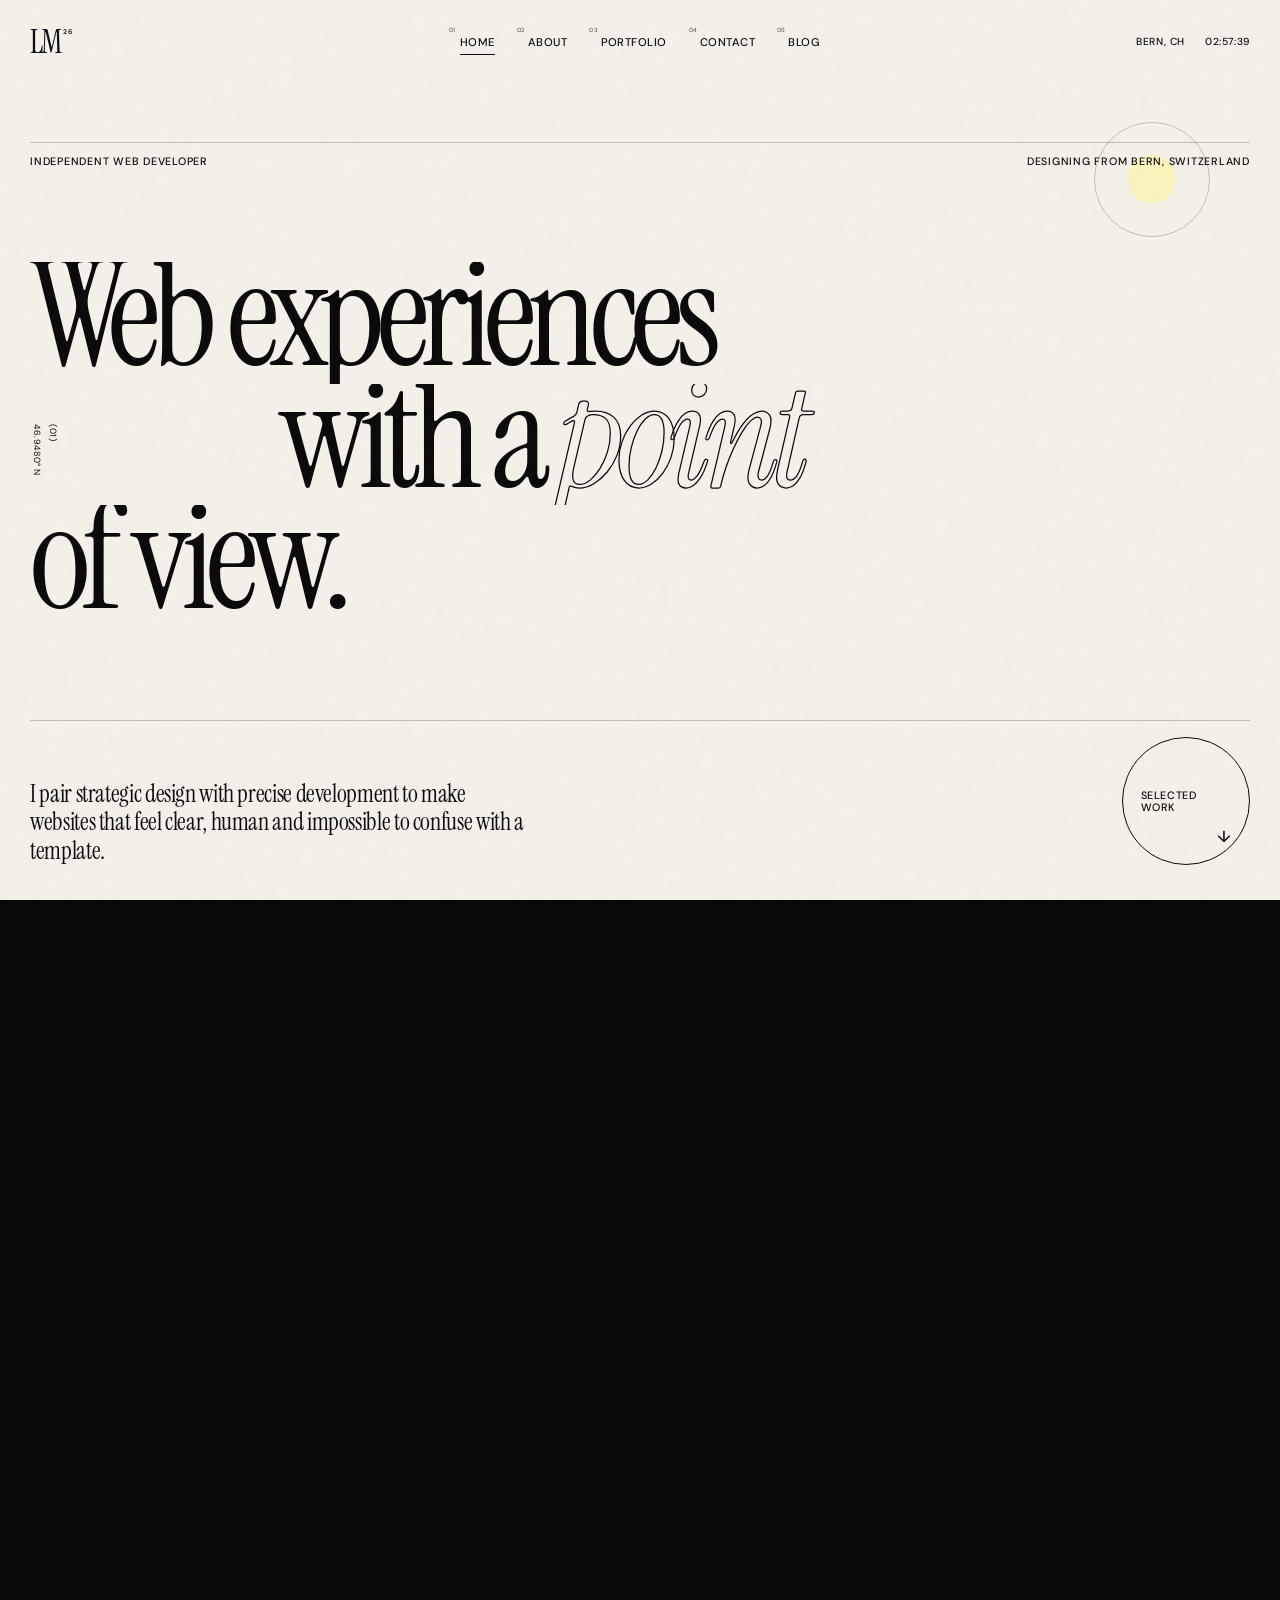
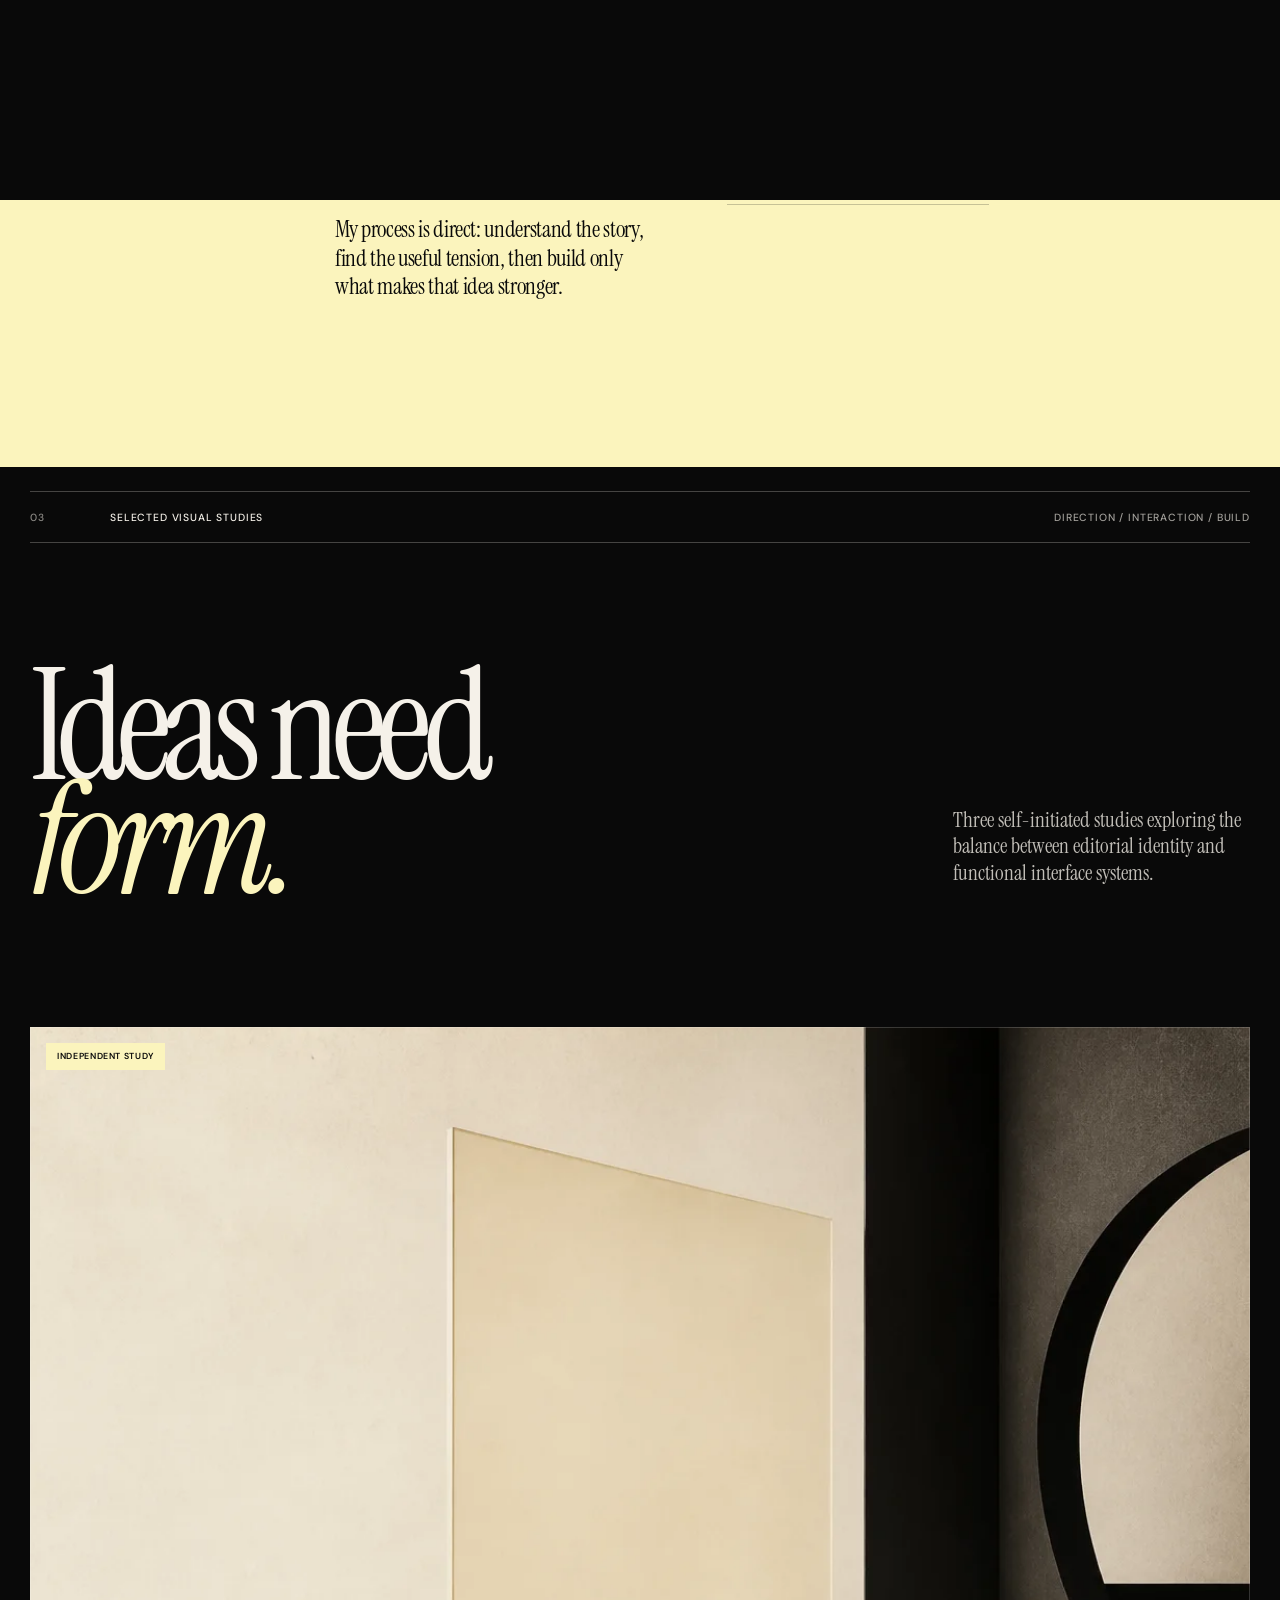
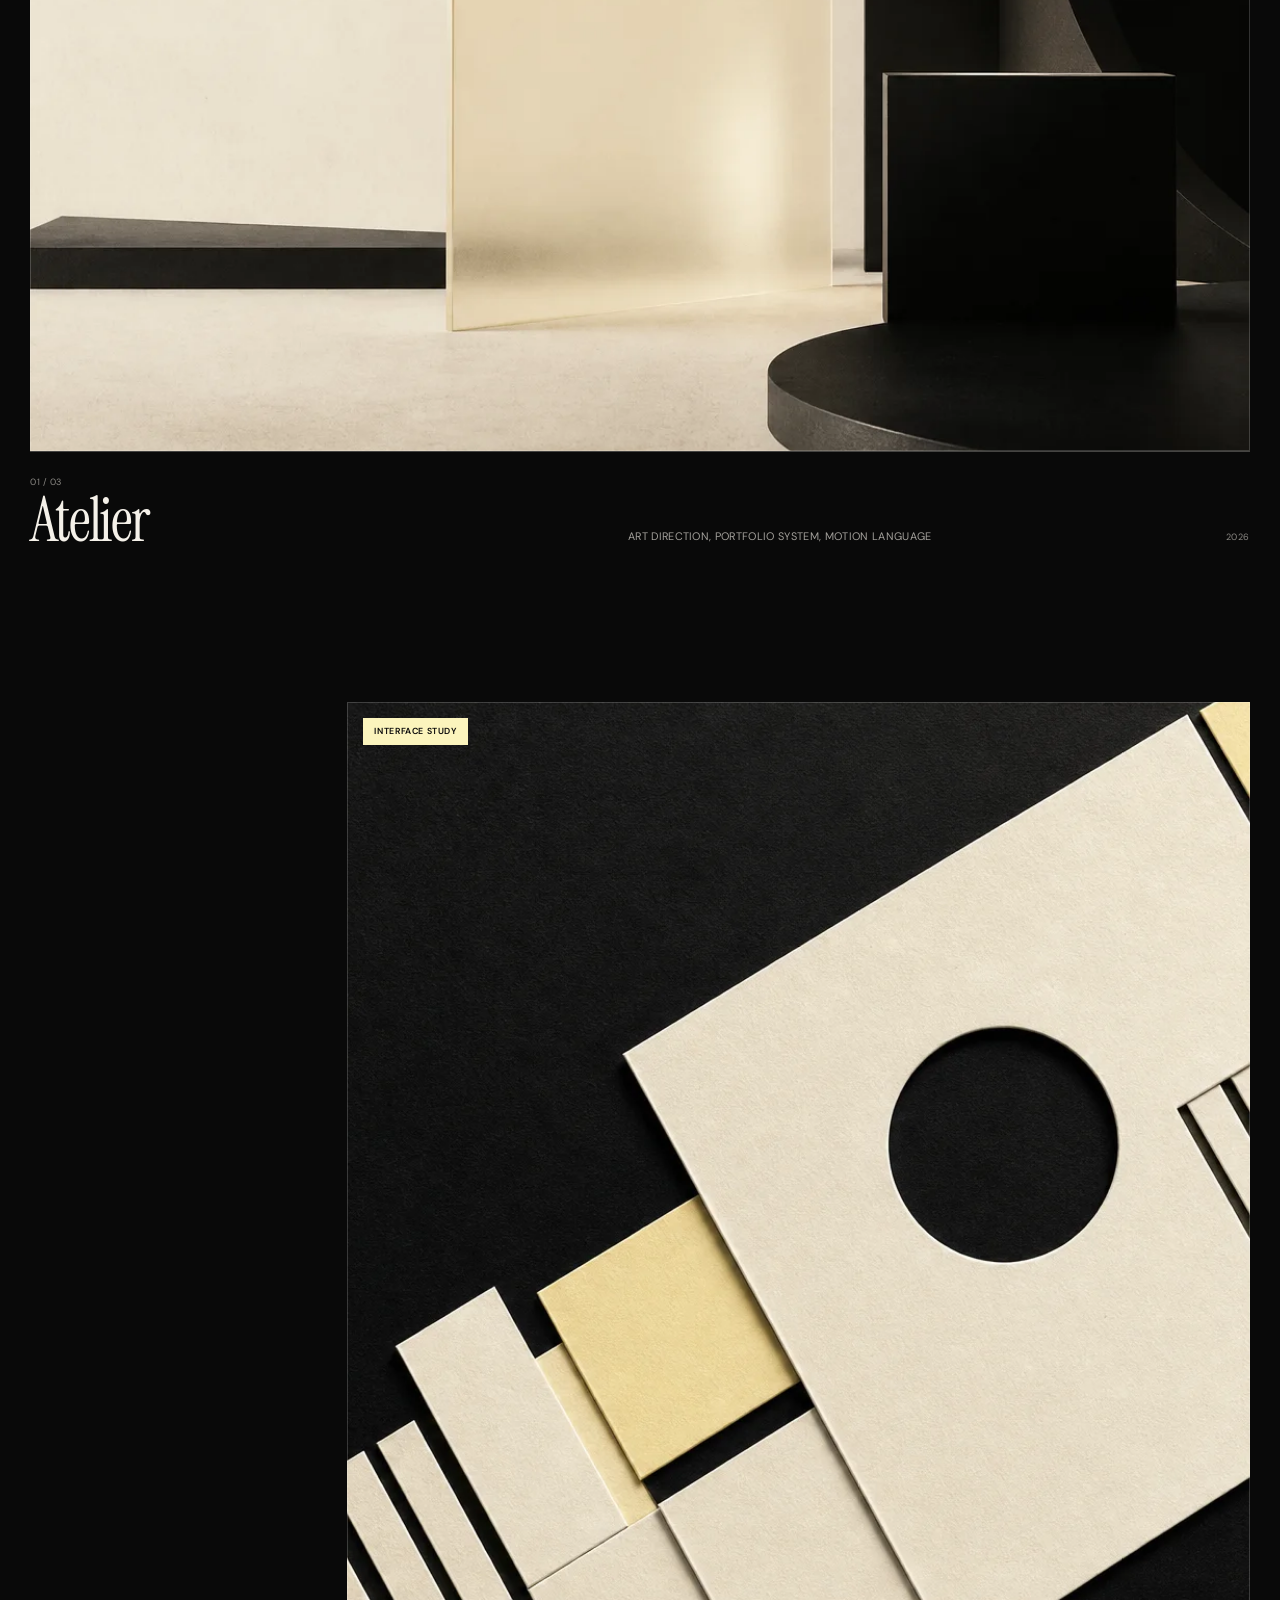
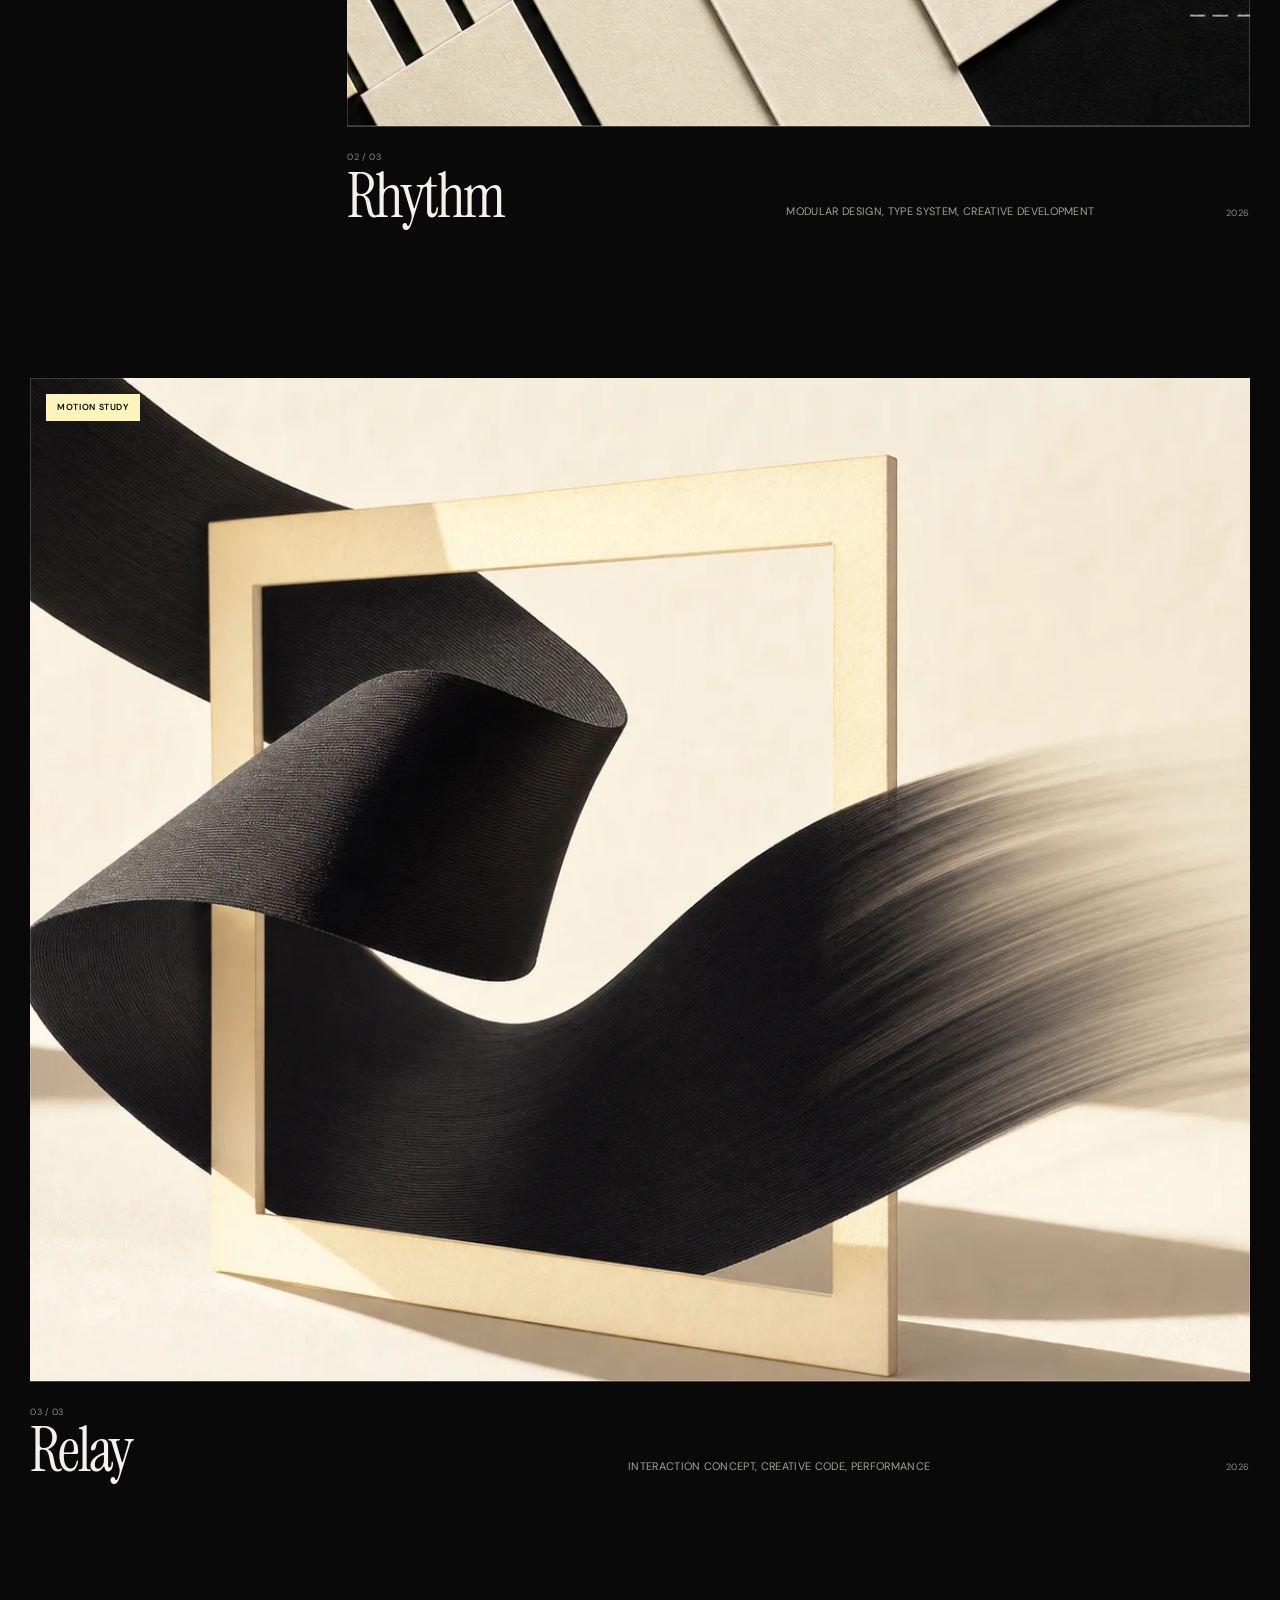
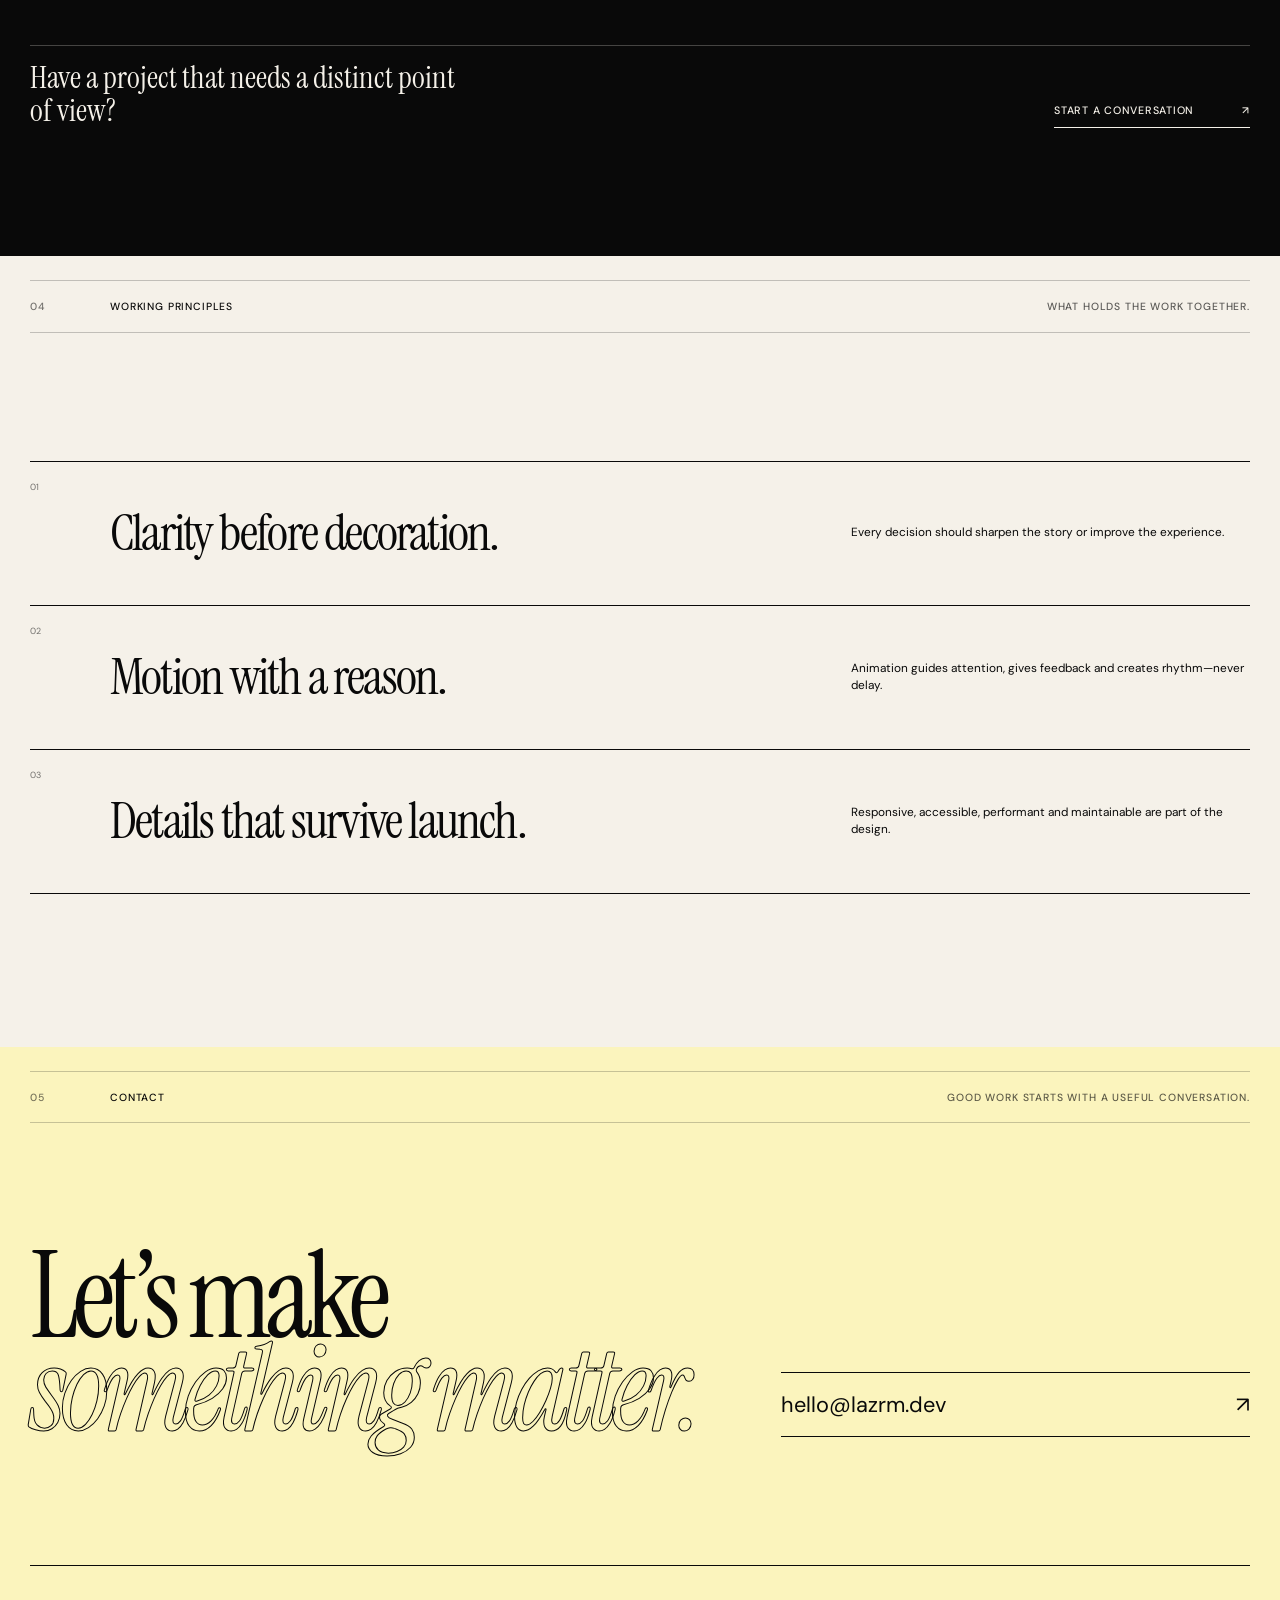
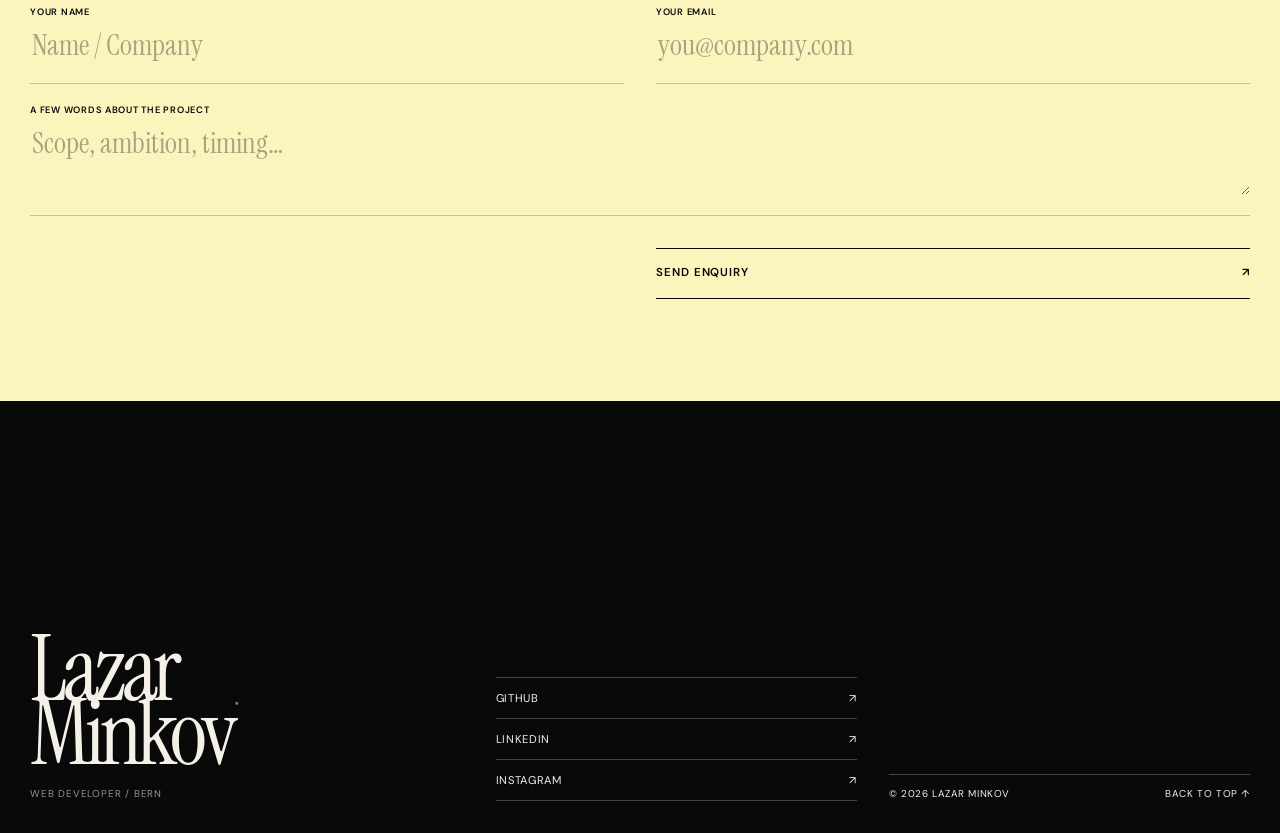
==== index.html @ 74229eda "Create personal portfolio website" ====
<!doctype html>
<html lang="en">
  <head>
    <meta charset="UTF-8" />
    <meta name="viewport" content="width=device-width, initial-scale=1.0" />
    <meta
      name="description"
      content="Lazar Minkov is an independent web developer in Bern, Switzerland, creating distinctive websites with precise code and thoughtful motion."
    />
    <meta name="theme-color" content="#F5F1E9" />
    <meta property="og:title" content="Lazar Minkov — Web Developer, Bern" />
    <meta
      property="og:description"
      content="Design-led development for identities, portfolios and digital products."
    />
    <meta property="og:type" content="website" />
    <meta property="og:image" content="assets/images/study-atelier.webp" />
    <title>Lazar Minkov — Web Developer in Bern</title>
    <link rel="icon" href="assets/favicon.svg" type="image/svg+xml" />
    <link rel="preload" href="assets/fonts/instrument-serif-regular.ttf" as="font" type="font/ttf" crossorigin />
    <link rel="preload" href="assets/fonts/dm-sans-regular.ttf" as="font" type="font/ttf" crossorigin />
    <link rel="stylesheet" href="styles.css" />
    <script src="app.js" defer></script>
  </head>
  <body data-page="home">
    <a class="skip-link" href="#main">Skip to content</a>

    <div class="loader" aria-hidden="true">
      <div class="loader__mark">LM<sup>26</sup></div>
      <div class="loader__track"><span></span></div>
      <p>Bern, Switzerland</p>
    </div>

    <div class="page-wipe" aria-hidden="true"></div>
    <div class="grain" aria-hidden="true"></div>
    <div class="scroll-progress" aria-hidden="true"><span></span></div>

    <div class="cursor" aria-hidden="true">
      <span class="cursor__label"></span>
    </div>

    <header class="site-header">
      <a class="brand magnetic" href="#home" aria-label="Lazar Minkov, back to home">
        <span>LM</span><sup>26</sup>
      </a>

      <nav class="desktop-nav" aria-label="Primary navigation">
        <a href="#home" data-nav="home"><span>01</span>Home</a>
        <a href="#about" data-nav="about"><span>02</span>About</a>
        <a href="#portfolio" data-nav="portfolio"><span>03</span>Portfolio</a>
        <a href="#contact" data-nav="contact"><span>04</span>Contact</a>
        <a href="blog.html"><span>05</span>Blog</a>
      </nav>

      <div class="header-meta">
        <span>Bern, CH</span>
        <span class="bern-time" aria-label="Current time in Bern">--:--</span>
      </div>

      <button class="menu-toggle magnetic" type="button" aria-expanded="false" aria-controls="mobile-menu">
        <span class="menu-toggle__text">Menu</span>
        <span class="menu-toggle__dot" aria-hidden="true"></span>
      </button>
    </header>

    <div class="mobile-menu" id="mobile-menu" aria-hidden="true">
      <div class="mobile-menu__top">
        <span>Navigation</span>
        <span>Bern — CH</span>
      </div>
      <nav aria-label="Mobile navigation">
        <a href="#home"><span>01</span>Home</a>
        <a href="#about"><span>02</span>About</a>
        <a href="#portfolio"><span>03</span>Portfolio</a>
        <a href="#contact"><span>04</span>Contact</a>
        <a href="blog.html"><span>05</span>Blog</a>
      </nav>
      <div class="mobile-menu__footer">
        <a href="https://github.com/lazrm" target="_blank" rel="noreferrer">GitHub ↗</a>
        <a href="https://www.linkedin.com/in/lazrm" target="_blank" rel="noreferrer">LinkedIn ↗</a>
        <a href="https://www.instagram.com/lazrm" target="_blank" rel="noreferrer">Instagram ↗</a>
      </div>
    </div>

    <main id="main">
      <section class="hero section-light" id="home" data-section="home">
        <div class="hero__eyebrow reveal">
          <p>Independent web developer</p>
          <p>Designing from Bern, Switzerland</p>
        </div>

        <h1 class="hero__title" aria-label="Web experiences with a point of view">
          <span class="title-line"><span>Web experiences</span></span>
          <span class="title-line title-line--offset"><span>with a <em>point</em></span></span>
          <span class="title-line"><span>of view.</span></span>
        </h1>

        <div class="hero__lower reveal">
          <p class="hero__intro">
            I pair strategic design with precise development to make websites that feel clear,
            human and impossible to confuse with a template.
          </p>
          <a class="round-link magnetic" href="#portfolio" data-cursor="Scroll">
            <span>Selected<br />work</span>
            <span aria-hidden="true">↓</span>
          </a>
        </div>

        <div class="hero__index" aria-hidden="true">
          <span>(01)</span>
          <span>46.9480° N</span>
        </div>
      </section>

      <div class="marquee" aria-hidden="true">
        <div class="marquee__track">
          <span>Design direction</span><i>✳</i>
          <span>Creative development</span><i>✳</i>
          <span>Interaction & motion</span><i>✳</i>
          <span>Based in Bern</span><i>✳</i>
          <span>Design direction</span><i>✳</i>
          <span>Creative development</span><i>✳</i>
          <span>Interaction & motion</span><i>✳</i>
          <span>Based in Bern</span><i>✳</i>
        </div>
      </div>

      <section class="about section-bone" id="about" data-section="about">
        <div class="section-heading reveal">
          <span class="section-number">02</span>
          <p>About / Approach</p>
          <p class="section-heading__side">Digital craft, without the theatre.</p>
        </div>

        <div class="about__statement reveal">
          <p class="serif-statement">
            Small on <em>footprint</em>,<br />
            large on feeling.
          </p>
        </div>

        <div class="about__grid">
          <div class="about__bio reveal">
            <p class="label">Profile</p>
            <p>
              I’m Lazar, a web developer working where visual identity, interface design and
              front-end engineering overlap. I help thoughtful people and brands turn a clear
              idea into a memorable, fast and maintainable web experience.
            </p>
            <p>
              My process is direct: understand the story, find the useful tension, then build
              only what makes that idea stronger.
            </p>
          </div>

          <div class="about__services reveal">
            <p class="label">What I do</p>
            <ol>
              <li><span>01</span><p>Art direction & UI/UX</p></li>
              <li><span>02</span><p>Creative development</p></li>
              <li><span>03</span><p>Motion & interaction</p></li>
              <li><span>04</span><p>Design systems & CMS</p></li>
            </ol>
          </div>

          <div class="about__facts reveal">
            <p class="label">In short</p>
            <dl>
              <dt>Based</dt><dd>Bern, CH</dd>
              <dt>Focus</dt><dd>Web & digital</dd>
              <dt>Available</dt><dd><span class="status-dot"></span> Select projects</dd>
            </dl>
          </div>
        </div>
      </section>

      <section class="portfolio section-dark" id="portfolio" data-section="portfolio">
        <div class="section-heading section-heading--dark reveal">
          <span class="section-number">03</span>
          <p>Selected visual studies</p>
          <p class="section-heading__side">Direction / Interaction / Build</p>
        </div>

        <div class="portfolio__intro reveal">
          <h2>Ideas need<br /><em>form.</em></h2>
          <p>
            Three self-initiated studies exploring the balance between editorial identity and
            functional interface systems.
          </p>
        </div>

        <div class="projects">
          <article class="project reveal">
            <a class="project__media" href="#contact" data-cursor="Discuss">
              <img
                src="assets/images/study-atelier.webp"
                alt="Abstract black architectural forms and a translucent bone panel"
                width="1536"
                height="1024"
                loading="lazy"
              />
              <span class="project__tag">Independent study</span>
            </a>
            <div class="project__meta">
              <div>
                <span>01 / 03</span>
                <h3>Atelier</h3>
              </div>
              <p>Art direction, portfolio system, motion language</p>
              <span class="project__year">2026</span>
            </div>
          </article>

          <article class="project project--narrow reveal">
            <a class="project__media" href="#contact" data-cursor="Discuss">
              <img
                src="assets/images/study-rhythm.webp"
                alt="Tactile cream and bone paper geometry on a black field"
                width="1536"
                height="1024"
                loading="lazy"
              />
              <span class="project__tag">Interface study</span>
            </a>
            <div class="project__meta">
              <div>
                <span>02 / 03</span>
                <h3>Rhythm</h3>
              </div>
              <p>Modular design, type system, creative development</p>
              <span class="project__year">2026</span>
            </div>
          </article>

          <article class="project reveal">
            <a class="project__media" href="#contact" data-cursor="Discuss">
              <img
                src="assets/images/study-relay.webp"
                alt="Black ribbon passing through a pale rectangular sculptural frame"
                width="1568"
                height="1003"
                loading="lazy"
              />
              <span class="project__tag">Motion study</span>
            </a>
            <div class="project__meta">
              <div>
                <span>03 / 03</span>
                <h3>Relay</h3>
              </div>
              <p>Interaction concept, creative code, performance</p>
              <span class="project__year">2026</span>
            </div>
          </article>
        </div>

        <div class="portfolio__footer reveal">
          <p>Have a project that needs a distinct point of view?</p>
          <a class="text-link magnetic" href="#contact">Start a conversation <span>↗</span></a>
        </div>
      </section>

      <section class="principles section-light">
        <div class="section-heading reveal">
          <span class="section-number">04</span>
          <p>Working principles</p>
          <p class="section-heading__side">What holds the work together.</p>
        </div>

        <div class="principles__list">
          <article class="principle reveal" data-principle="01">
            <span>01</span>
            <h3>Clarity before decoration.</h3>
            <p>Every decision should sharpen the story or improve the experience.</p>
          </article>
          <article class="principle reveal" data-principle="02">
            <span>02</span>
            <h3>Motion with a reason.</h3>
            <p>Animation guides attention, gives feedback and creates rhythm—never delay.</p>
          </article>
          <article class="principle reveal" data-principle="03">
            <span>03</span>
            <h3>Details that survive launch.</h3>
            <p>Responsive, accessible, performant and maintainable are part of the design.</p>
          </article>
        </div>
      </section>

      <section class="contact section-bone" id="contact" data-section="contact">
        <div class="section-heading reveal">
          <span class="section-number">05</span>
          <p>Contact</p>
          <p class="section-heading__side">Good work starts with a useful conversation.</p>
        </div>

        <div class="contact__top reveal">
          <h2>Let’s make<br /><em>something matter.</em></h2>
          <a class="contact__email" href="mailto:hello@lazrm.dev" data-cursor="Write">
            hello@lazrm.dev <span>↗</span>
          </a>
        </div>

        <form class="contact-form reveal" data-contact-form>
          <div class="form-field">
            <label for="name">Your name</label>
            <input id="name" name="name" type="text" autocomplete="name" placeholder="Name / Company" required />
          </div>
          <div class="form-field">
            <label for="email">Your email</label>
            <input id="email" name="email" type="email" autocomplete="email" placeholder="you@company.com" required />
          </div>
          <div class="form-field form-field--wide">
            <label for="message">A few words about the project</label>
            <textarea id="message" name="message" rows="2" placeholder="Scope, ambition, timing…" required></textarea>
          </div>
          <button class="form-submit magnetic" type="submit">
            <span>Send enquiry</span>
            <span aria-hidden="true">↗</span>
          </button>
        </form>
      </section>
    </main>

    <footer class="site-footer">
      <div class="site-footer__brand">
        <p>Lazar<br />Minkov<sup>®</sup></p>
        <span>Web developer / Bern</span>
      </div>
      <nav aria-label="Social links">
        <a href="https://github.com/lazrm" target="_blank" rel="noreferrer">GitHub <span>↗</span></a>
        <a href="https://www.linkedin.com/in/lazrm" target="_blank" rel="noreferrer">LinkedIn <span>↗</span></a>
        <a href="https://www.instagram.com/lazrm" target="_blank" rel="noreferrer">Instagram <span>↗</span></a>
      </nav>
      <div class="site-footer__meta">
        <p>© <span data-year></span> Lazar Minkov</p>
        <button type="button" data-back-to-top>Back to top ↑</button>
      </div>
    </footer>
  </body>
</html>
---- styles.css ----
@font-face {
  font-family: "Instrument Serif";
  src: url("assets/fonts/instrument-serif-regular.ttf") format("truetype");
  font-style: normal;
  font-weight: 400;
  font-display: swap;
}

@font-face {
  font-family: "Instrument Serif";
  src: url("assets/fonts/instrument-serif-italic.ttf") format("truetype");
  font-style: italic;
  font-weight: 400;
  font-display: swap;
}

@font-face {
  font-family: "DM Sans";
  src: url("assets/fonts/dm-sans-regular.ttf") format("truetype");
  font-style: normal;
  font-weight: 400;
  font-display: swap;
}

@font-face {
  font-family: "DM Sans";
  src: url("assets/fonts/dm-sans-medium.ttf") format("truetype");
  font-style: normal;
  font-weight: 500;
  font-display: swap;
}

@font-face {
  font-family: "DM Sans";
  src: url("assets/fonts/dm-sans-semibold.ttf") format("truetype");
  font-style: normal;
  font-weight: 600;
  font-display: swap;
}

:root {
  --paper: #f5f1e9;
  --bone: #fbf4bd;
  --ink: #090909;
  --white: #fff;
  --muted: rgba(9, 9, 9, 0.55);
  --line: rgba(9, 9, 9, 0.22);
  --line-light: rgba(245, 241, 233, 0.25);
  --side: clamp(1rem, 2.35vw, 2.75rem);
  --header-h: 5.25rem;
  --serif: "Instrument Serif", "Times New Roman", serif;
  --sans: "DM Sans", Arial, sans-serif;
}

*,
*::before,
*::after {
  box-sizing: border-box;
}

html {
  scroll-behavior: smooth;
  background: var(--ink);
}

body {
  margin: 0;
  overflow-x: clip;
  background: var(--paper);
  color: var(--ink);
  font-family: var(--sans);
  font-size: 16px;
  font-weight: 400;
  line-height: 1.45;
  text-rendering: optimizeLegibility;
  -webkit-font-smoothing: antialiased;
}

body.menu-open {
  overflow: hidden;
}

body.is-leaving {
  pointer-events: none;
}

body.is-leaving .page-wipe {
  transform: translateY(0);
}

::selection {
  color: var(--bone);
  background: var(--ink);
}

a {
  color: inherit;
  text-decoration: none;
}

button,
input,
textarea {
  color: inherit;
  font: inherit;
}

button {
  border: 0;
  padding: 0;
  background: none;
}

img {
  display: block;
  max-width: 100%;
}

p,
h1,
h2,
h3,
ol,
dl,
dd {
  margin: 0;
}

ol {
  padding: 0;
  list-style: none;
}

em {
  font-weight: 400;
}

:focus-visible {
  outline: 2px solid currentColor;
  outline-offset: 5px;
}

.skip-link {
  position: fixed;
  z-index: 1000;
  top: 0.75rem;
  left: 0.75rem;
  padding: 0.7rem 1rem;
  transform: translateY(-160%);
  background: var(--bone);
  color: var(--ink);
  font-size: 0.75rem;
  text-transform: uppercase;
  transition: transform 180ms ease;
}

.skip-link:focus {
  transform: translateY(0);
}

.grain {
  position: fixed;
  z-index: 90;
  inset: -50%;
  width: 200%;
  height: 200%;
  pointer-events: none;
  opacity: 0.038;
  background-image: url("data:image/svg+xml,%3Csvg viewBox='0 0 180 180' xmlns='http://www.w3.org/2000/svg'%3E%3Cfilter id='n'%3E%3CfeTurbulence type='fractalNoise' baseFrequency='.9' numOctaves='4' stitchTiles='stitch'/%3E%3C/filter%3E%3Crect width='100%25' height='100%25' filter='url(%23n)' opacity='.8'/%3E%3C/svg%3E");
  animation: grainShift 0.24s steps(2) infinite;
}

@keyframes grainShift {
  0% { transform: translate3d(0, 0, 0); }
  25% { transform: translate3d(1.5%, -1%, 0); }
  50% { transform: translate3d(-1%, 1.5%, 0); }
  75% { transform: translate3d(1%, 0.5%, 0); }
  100% { transform: translate3d(-1.5%, -0.5%, 0); }
}

.page-wipe {
  position: fixed;
  z-index: 500;
  inset: 0;
  transform: translateY(100%);
  background: var(--ink);
  pointer-events: none;
  transition: transform 620ms cubic-bezier(0.76, 0, 0.24, 1);
}

.loader {
  position: fixed;
  z-index: 600;
  inset: 0;
  display: grid;
  grid-template-columns: 1fr auto;
  grid-template-rows: 1fr auto;
  align-items: end;
  gap: 1.5rem;
  padding: var(--side);
  background: var(--ink);
  color: var(--paper);
  animation: loaderHide 700ms 1.45s cubic-bezier(0.76, 0, 0.24, 1) forwards;
}

.loader__mark {
  align-self: center;
  justify-self: center;
  grid-column: 1 / -1;
  font-family: var(--serif);
  font-size: clamp(4.5rem, 12vw, 10rem);
  line-height: 0.8;
  letter-spacing: -0.07em;
}

.loader__mark sup {
  margin-left: 0.15em;
  font-family: var(--sans);
  font-size: 0.08em;
  letter-spacing: 0.08em;
  vertical-align: top;
}

.loader__track {
  width: min(23rem, 56vw);
  height: 1px;
  overflow: hidden;
  background: rgba(245, 241, 233, 0.2);
}

.loader__track span {
  display: block;
  width: 100%;
  height: 100%;
  transform: scaleX(0);
  transform-origin: left;
  background: var(--bone);
  animation: loaderTrack 1.15s 100ms cubic-bezier(0.65, 0, 0.35, 1) forwards;
}

.loader p {
  font-size: 0.68rem;
  letter-spacing: 0.09em;
  text-transform: uppercase;
}

@keyframes loaderTrack {
  to { transform: scaleX(1); }
}

@keyframes loaderHide {
  to {
    visibility: hidden;
    transform: translateY(-100%);
  }
}

.scroll-progress {
  position: fixed;
  z-index: 110;
  top: 0;
  left: 0;
  width: 100%;
  height: 2px;
  pointer-events: none;
}

.scroll-progress span {
  display: block;
  width: 100%;
  height: 100%;
  transform: scaleX(0);
  transform-origin: left;
  background: var(--bone);
}

.cursor {
  position: fixed;
  z-index: 999;
  top: 0;
  left: 0;
  display: none;
  place-items: center;
  width: 0.75rem;
  height: 0.75rem;
  border-radius: 50%;
  transform: translate3d(-50%, -50%, 0);
  background: var(--bone);
  color: var(--ink);
  opacity: 0;
  pointer-events: none;
  mix-blend-mode: difference;
  transition:
    width 260ms cubic-bezier(0.2, 0.8, 0.2, 1),
    height 260ms cubic-bezier(0.2, 0.8, 0.2, 1),
    background-color 200ms ease,
    opacity 180ms ease;
}

.cursor.has-moved {
  opacity: 1;
}

.cursor.is-active {
  width: 5rem;
  height: 5rem;
  background: var(--bone);
  mix-blend-mode: normal;
}

.cursor__label {
  opacity: 0;
  font-size: 0.64rem;
  font-weight: 600;
  letter-spacing: 0.08em;
  text-transform: uppercase;
  transition: opacity 160ms ease;
}

.cursor.is-active .cursor__label {
  opacity: 1;
}

@media (pointer: fine) {
  .js .cursor {
    display: grid;
  }

  .js.has-custom-cursor a,
  .js.has-custom-cursor button,
  .js.has-custom-cursor summary {
    cursor: none;
  }
}

.site-header {
  position: fixed;
  z-index: 120;
  top: 0;
  left: 0;
  display: grid;
  grid-template-columns: 0.8fr 2.2fr 0.8fr;
  align-items: center;
  width: 100%;
  height: var(--header-h);
  padding: 0 var(--side);
  color: var(--white);
  mix-blend-mode: difference;
}

.brand {
  display: inline-flex;
  align-items: flex-start;
  justify-self: start;
  width: max-content;
  font-family: var(--serif);
  font-size: 2rem;
  line-height: 1;
  letter-spacing: -0.06em;
}

.brand sup {
  margin: 0.2rem 0 0 0.2rem;
  font-family: var(--sans);
  font-size: 0.43rem;
  font-weight: 600;
  letter-spacing: 0.04em;
}

.desktop-nav {
  display: flex;
  justify-content: center;
  gap: clamp(1.25rem, 2.6vw, 3.5rem);
}

.desktop-nav a {
  position: relative;
  font-size: 0.7rem;
  font-weight: 500;
  letter-spacing: 0.04em;
  text-transform: uppercase;
}

.desktop-nav a::after {
  position: absolute;
  right: 0;
  bottom: -0.28rem;
  left: 0;
  height: 1px;
  transform: scaleX(0);
  transform-origin: right;
  background: currentColor;
  content: "";
  transition: transform 240ms cubic-bezier(0.76, 0, 0.24, 1);
}

.desktop-nav a:hover::after,
.desktop-nav a.is-active::after {
  transform: scaleX(1);
  transform-origin: left;
}

.desktop-nav a span {
  position: absolute;
  top: -0.48rem;
  left: -0.7rem;
  font-size: 0.38rem;
  opacity: 0.65;
}

.header-meta {
  display: flex;
  justify-content: flex-end;
  gap: 1.25rem;
  font-size: 0.64rem;
  font-weight: 500;
  letter-spacing: 0.06em;
  text-transform: uppercase;
}

.menu-toggle {
  display: none;
  align-items: center;
  justify-self: end;
  gap: 0.65rem;
  color: inherit;
  font-size: 0.7rem;
  font-weight: 500;
  letter-spacing: 0.07em;
  text-transform: uppercase;
}

.menu-toggle__dot {
  width: 0.45rem;
  height: 0.45rem;
  border-radius: 50%;
  background: currentColor;
  transition: transform 300ms ease;
}

.menu-open .menu-toggle__dot {
  transform: scale(2.25);
}

.mobile-menu {
  position: fixed;
  z-index: 100;
  inset: 0;
  display: flex;
  flex-direction: column;
  justify-content: space-between;
  visibility: hidden;
  padding: calc(var(--header-h) + 2rem) var(--side) var(--side);
  clip-path: inset(0 0 100% 0);
  background: var(--ink);
  color: var(--paper);
  transition:
    clip-path 700ms cubic-bezier(0.76, 0, 0.24, 1),
    visibility 700ms;
}

.mobile-menu.is-open {
  visibility: visible;
  clip-path: inset(0 0 0 0);
}

.mobile-menu__top {
  display: flex;
  justify-content: space-between;
  padding-bottom: 0.8rem;
  border-bottom: 1px solid var(--line-light);
  font-size: 0.62rem;
  letter-spacing: 0.08em;
  text-transform: uppercase;
}

.mobile-menu nav {
  display: flex;
  flex-direction: column;
}

.mobile-menu nav a {
  display: flex;
  align-items: flex-start;
  gap: 1.25rem;
  padding: 0.55rem 0;
  font-family: var(--serif);
  font-size: clamp(3.5rem, 15vw, 7rem);
  line-height: 0.85;
  letter-spacing: -0.045em;
}

.mobile-menu nav a span {
  margin-top: 0.4rem;
  font-family: var(--sans);
  font-size: 0.55rem;
  letter-spacing: 0;
}

.mobile-menu__footer {
  display: flex;
  gap: 1.5rem;
  padding-top: 1rem;
  border-top: 1px solid var(--line-light);
  font-size: 0.68rem;
  letter-spacing: 0.06em;
  text-transform: uppercase;
}

.section-light {
  background: var(--paper);
  color: var(--ink);
}

.section-bone {
  background: var(--bone);
  color: var(--ink);
}

.section-dark {
  background: var(--ink);
  color: var(--paper);
}

.hero {
  position: relative;
  display: flex;
  min-height: 100svh;
  flex-direction: column;
  justify-content: space-between;
  overflow: hidden;
  padding: calc(var(--header-h) + 3.6rem) var(--side) 2.2rem;
}

.hero::before {
  position: absolute;
  top: 13.5%;
  right: 5.5%;
  width: clamp(4rem, 9vw, 9rem);
  aspect-ratio: 1;
  border: 1px solid var(--line);
  border-radius: 50%;
  content: "";
  animation: orbit 18s linear infinite;
}

.hero::after {
  position: absolute;
  top: calc(13.5% + clamp(1.2rem, 2.6vw, 2.7rem));
  right: calc(5.5% + clamp(1.2rem, 2.6vw, 2.7rem));
  width: clamp(1.6rem, 3.8vw, 3.8rem);
  aspect-ratio: 1;
  border-radius: 50%;
  background: var(--bone);
  content: "";
}

@keyframes orbit {
  to { transform: rotate(360deg); }
}

.hero__eyebrow,
.hero__lower,
.hero__index {
  position: relative;
  z-index: 1;
}

.hero__eyebrow {
  display: flex;
  justify-content: space-between;
  padding-top: 0.7rem;
  border-top: 1px solid var(--line);
  font-size: 0.67rem;
  font-weight: 500;
  letter-spacing: 0.07em;
  text-transform: uppercase;
}

.hero__title {
  position: relative;
  z-index: 1;
  width: 100%;
  margin: auto 0;
  padding: clamp(3rem, 7vh, 6rem) 0;
  font-family: var(--serif);
  font-size: clamp(4.15rem, 11.6vw, 11.8rem);
  font-weight: 400;
  line-height: 0.72;
  letter-spacing: -0.058em;
}

.title-line {
  display: block;
  overflow: hidden;
  padding-bottom: 0.1em;
}

.title-line > span {
  display: block;
  transform: translateY(0);
}

.js body:not(.is-ready) .hero__title .title-line > span {
  transform: translateY(115%);
}

body.is-ready .hero__title .title-line > span {
  transition: transform 1.05s cubic-bezier(0.16, 1, 0.3, 1);
}

body.is-ready .hero__title .title-line:nth-child(2) > span {
  transition-delay: 100ms;
}

body.is-ready .hero__title .title-line:nth-child(3) > span {
  transition-delay: 190ms;
}

.title-line--offset {
  padding-left: 19.5vw;
}

.hero__title em,
.journal-hero__title em {
  color: transparent;
  font-style: italic;
  -webkit-text-stroke: 1.25px var(--ink);
}

.hero__lower {
  display: grid;
  grid-template-columns: 1fr 1fr;
  align-items: end;
  border-top: 1px solid var(--line);
  padding-top: 1rem;
}

.hero__intro {
  max-width: 31rem;
  font-family: var(--serif);
  font-size: clamp(1.25rem, 1.9vw, 1.85rem);
  line-height: 1.16;
  letter-spacing: -0.015em;
}

.round-link {
  display: flex;
  align-items: center;
  justify-content: space-between;
  justify-self: end;
  width: clamp(7.5rem, 10vw, 10rem);
  aspect-ratio: 1;
  padding: 1.1rem;
  border: 1px solid var(--ink);
  border-radius: 50%;
  font-size: 0.67rem;
  font-weight: 500;
  line-height: 1.15;
  letter-spacing: 0.06em;
  text-transform: uppercase;
  transition:
    color 300ms ease,
    background-color 300ms ease;
}

.round-link:hover {
  background: var(--ink);
  color: var(--bone);
}

.round-link > span:last-child {
  align-self: flex-end;
  font-size: 1rem;
}

.round-link--light {
  border-color: var(--paper);
  color: var(--paper);
}

.round-link--light:hover {
  background: var(--bone);
  color: var(--ink);
}

.hero__index {
  position: absolute;
  top: 50%;
  left: var(--side);
  display: flex;
  flex-direction: column;
  gap: 0.2rem;
  transform: translateY(-50%);
  font-size: 0.56rem;
  letter-spacing: 0.06em;
  text-transform: uppercase;
  writing-mode: vertical-rl;
}

.marquee {
  overflow: hidden;
  border-top: 1px solid var(--ink);
  border-bottom: 1px solid var(--ink);
  background: var(--bone);
  color: var(--ink);
}

.marquee__track {
  display: flex;
  width: max-content;
  align-items: center;
  gap: 2.5rem;
  padding: 0.8rem 0;
  animation: marquee 26s linear infinite;
}

.marquee__track span {
  font-size: 0.68rem;
  font-weight: 500;
  letter-spacing: 0.08em;
  text-transform: uppercase;
}

.marquee__track i {
  font-size: 0.7rem;
  font-style: normal;
}

@keyframes marquee {
  to { transform: translateX(-50%); }
}

.section-heading {
  display: grid;
  grid-template-columns: 4rem 1fr 1fr;
  gap: 1rem;
  padding: 1.1rem 0;
  border-top: 1px solid var(--line);
  border-bottom: 1px solid var(--line);
  font-size: 0.65rem;
  font-weight: 500;
  letter-spacing: 0.08em;
  text-transform: uppercase;
}

.section-heading--dark {
  border-color: var(--line-light);
}

.section-heading__side {
  justify-self: end;
  opacity: 0.65;
}

.section-number {
  opacity: 0.55;
}

.about {
  padding: 1.5rem var(--side) clamp(7rem, 13vw, 13rem);
}

.about__statement {
  padding: clamp(6rem, 11vw, 11rem) 0 clamp(5rem, 9vw, 9rem);
}

.serif-statement {
  max-width: 12ch;
  margin-left: 8.33%;
  font-family: var(--serif);
  font-size: clamp(4rem, 9.4vw, 9.25rem);
  line-height: 0.84;
  letter-spacing: -0.05em;
}

.serif-statement em {
  color: transparent;
  -webkit-text-stroke: 1px var(--ink);
}

.about__grid {
  display: grid;
  grid-template-columns: 1.25fr 1fr 0.75fr;
  gap: clamp(2rem, 5vw, 7rem);
  margin-left: 25%;
}

.label {
  margin-bottom: 2rem;
  font-size: 0.62rem;
  font-weight: 600;
  letter-spacing: 0.08em;
  text-transform: uppercase;
}

.about__bio {
  font-family: var(--serif);
  font-size: clamp(1.25rem, 1.8vw, 1.75rem);
  line-height: 1.24;
  letter-spacing: -0.015em;
}

.about__bio > p + p {
  margin-top: 1.25rem;
}

.about__bio .label {
  font-family: var(--sans);
  font-size: 0.62rem;
  letter-spacing: 0.08em;
}

.about__services ol {
  border-top: 1px solid var(--line);
}

.about__services li {
  display: grid;
  grid-template-columns: 2.3rem 1fr;
  gap: 0.5rem;
  padding: 0.8rem 0;
  border-bottom: 1px solid var(--line);
}

.about__services li span {
  padding-top: 0.18rem;
  font-size: 0.52rem;
  opacity: 0.55;
}

.about__services li p {
  font-size: 0.78rem;
  font-weight: 500;
  letter-spacing: 0.02em;
  text-transform: uppercase;
}

.about__facts dl {
  display: grid;
  grid-template-columns: 4.5rem 1fr;
  gap: 0.6rem;
}

.about__facts dt,
.about__facts dd {
  font-size: 0.7rem;
}

.about__facts dt {
  opacity: 0.55;
}

.about__facts dd {
  font-weight: 500;
}

.status-dot {
  display: inline-block;
  width: 0.42rem;
  height: 0.42rem;
  margin-right: 0.35rem;
  border-radius: 50%;
  background: #1d6e38;
  box-shadow: 0 0 0 0 rgba(29, 110, 56, 0.5);
  animation: statusPulse 2s infinite;
}

@keyframes statusPulse {
  70% { box-shadow: 0 0 0 0.4rem rgba(29, 110, 56, 0); }
  100% { box-shadow: 0 0 0 0 rgba(29, 110, 56, 0); }
}

.portfolio {
  padding: 1.5rem var(--side) clamp(7rem, 10vw, 10rem);
}

.portfolio__intro {
  display: grid;
  grid-template-columns: 1.5fr 0.5fr;
  align-items: end;
  gap: 2rem;
  padding: clamp(6rem, 10vw, 10rem) 0;
}

.portfolio__intro h2 {
  font-family: var(--serif);
  font-size: clamp(5.3rem, 12vw, 12rem);
  font-weight: 400;
  line-height: 0.74;
  letter-spacing: -0.06em;
}

.portfolio__intro h2 em {
  color: var(--bone);
  font-style: italic;
}

.portfolio__intro > p {
  max-width: 27rem;
  padding-bottom: 0.8rem;
  font-family: var(--serif);
  font-size: clamp(1.2rem, 1.65vw, 1.6rem);
  line-height: 1.25;
  opacity: 0.78;
}

.projects {
  display: flex;
  flex-direction: column;
  gap: clamp(7rem, 12vw, 13rem);
}

.project {
  width: 100%;
}

.project--narrow {
  width: 74%;
  margin-left: auto;
}

.project__media {
  position: relative;
  display: block;
  overflow: hidden;
  background: #191919;
}

.project__media::after {
  position: absolute;
  inset: 0;
  border: 1px solid rgba(255, 255, 255, 0.18);
  content: "";
  pointer-events: none;
}

.project__media img {
  width: 100%;
  aspect-ratio: 1.62 / 1;
  object-fit: cover;
  transform: scale(1.04);
  transition: transform 1.2s cubic-bezier(0.16, 1, 0.3, 1);
  will-change: transform;
}

.project__media:hover img {
  transform: scale(1);
}

.project__tag {
  position: absolute;
  top: 1rem;
  left: 1rem;
  padding: 0.45rem 0.7rem;
  background: var(--bone);
  color: var(--ink);
  font-size: 0.55rem;
  font-weight: 600;
  letter-spacing: 0.07em;
  text-transform: uppercase;
}

.project__meta {
  display: grid;
  grid-template-columns: 1fr 1fr auto;
  align-items: end;
  gap: 1.5rem;
  padding-top: 1rem;
  border-top: 1px solid var(--line-light);
}

.project__meta > div > span,
.project__year {
  font-size: 0.57rem;
  letter-spacing: 0.06em;
  opacity: 0.55;
}

.project__meta h3 {
  margin-top: 0.15rem;
  font-family: var(--serif);
  font-size: clamp(2.6rem, 4.8vw, 5rem);
  font-weight: 400;
  line-height: 0.9;
  letter-spacing: -0.035em;
}

.project__meta > p {
  max-width: 20rem;
  padding-bottom: 0.25rem;
  font-size: 0.68rem;
  letter-spacing: 0.03em;
  text-transform: uppercase;
  opacity: 0.65;
}

.project__year {
  padding-bottom: 0.25rem;
}

.portfolio__footer {
  display: flex;
  align-items: flex-end;
  justify-content: space-between;
  gap: 2rem;
  margin-top: clamp(8rem, 13vw, 13rem);
  padding-top: 1rem;
  border-top: 1px solid var(--line-light);
}

.portfolio__footer > p {
  max-width: 28rem;
  font-family: var(--serif);
  font-size: clamp(1.5rem, 2.4vw, 2.4rem);
  line-height: 1.08;
}

.text-link {
  position: relative;
  display: inline-flex;
  align-items: center;
  gap: 3rem;
  padding-bottom: 0.55rem;
  border-bottom: 1px solid currentColor;
  font-size: 0.67rem;
  font-weight: 500;
  letter-spacing: 0.07em;
  text-transform: uppercase;
}

.text-link span {
  transition: transform 240ms ease;
}

.text-link:hover span {
  transform: translate(0.2rem, -0.2rem);
}

.principles {
  padding: 1.5rem var(--side) clamp(7rem, 12vw, 12rem);
}

.principles__list {
  margin-top: clamp(6rem, 10vw, 10rem);
  border-top: 1px solid var(--ink);
}

.principle {
  position: relative;
  display: grid;
  grid-template-columns: 4rem 1fr 0.55fr;
  align-items: center;
  gap: 1rem;
  min-height: 9rem;
  border-bottom: 1px solid var(--ink);
  transition:
    padding 340ms cubic-bezier(0.16, 1, 0.3, 1),
    background-color 340ms ease;
}

.principle::before {
  position: absolute;
  inset: 0;
  z-index: 0;
  transform: scaleY(0);
  transform-origin: bottom;
  background: var(--bone);
  content: "";
  transition: transform 420ms cubic-bezier(0.16, 1, 0.3, 1);
}

.principle:hover {
  padding: 0 1rem;
}

.principle:hover::before {
  transform: scaleY(1);
}

.principle > * {
  position: relative;
  z-index: 1;
}

.principle > span {
  align-self: start;
  padding-top: 1.2rem;
  font-size: 0.56rem;
  opacity: 0.55;
}

.principle h3 {
  font-family: var(--serif);
  font-size: clamp(2rem, 4vw, 4.5rem);
  font-weight: 400;
  line-height: 0.95;
  letter-spacing: -0.035em;
}

.principle p {
  max-width: 25rem;
  font-size: 0.74rem;
}

.contact {
  padding: 1.5rem var(--side) clamp(5rem, 8vw, 8rem);
}

.contact__top {
  display: grid;
  grid-template-columns: 1.2fr 0.8fr;
  align-items: end;
  gap: 3rem;
  padding: clamp(6rem, 10vw, 10rem) 0;
}

.contact__top h2,
.journal-cta h2 {
  font-family: var(--serif);
  font-size: clamp(4.7rem, 9.3vw, 9.5rem);
  font-weight: 400;
  line-height: 0.78;
  letter-spacing: -0.055em;
}

.contact__top h2 em {
  color: transparent;
  font-style: italic;
  -webkit-text-stroke: 1px var(--ink);
}

.contact__email {
  display: flex;
  justify-content: space-between;
  padding: 1rem 0;
  border-top: 1px solid var(--ink);
  border-bottom: 1px solid var(--ink);
  font-size: clamp(1.05rem, 1.7vw, 1.7rem);
}

.contact__email span {
  transition: transform 240ms ease;
}

.contact__email:hover span {
  transform: translate(0.2rem, -0.2rem);
}

.contact-form {
  display: grid;
  grid-template-columns: 1fr 1fr;
  gap: 0 2rem;
  padding-top: 1.25rem;
  border-top: 1px solid var(--ink);
}

.form-field {
  display: flex;
  flex-direction: column;
  gap: 0.5rem;
  padding: 1.25rem 0;
  border-bottom: 1px solid var(--line);
}

.form-field--wide {
  grid-column: 1 / -1;
}

.form-field label {
  font-size: 0.58rem;
  font-weight: 600;
  letter-spacing: 0.08em;
  text-transform: uppercase;
}

.form-field input,
.form-field textarea {
  width: 100%;
  border: 0;
  outline: 0;
  resize: vertical;
  background: transparent;
  font-family: var(--serif);
  font-size: clamp(1.45rem, 2.25vw, 2.25rem);
  line-height: 1.15;
}

.form-field input::placeholder,
.form-field textarea::placeholder {
  color: rgba(9, 9, 9, 0.35);
}

.form-submit {
  grid-column: 2;
  display: flex;
  align-items: center;
  justify-content: space-between;
  margin-top: 2rem;
  padding: 1rem 0;
  border-top: 1px solid var(--ink);
  border-bottom: 1px solid var(--ink);
  text-align: left;
  font-size: 0.72rem;
  font-weight: 600;
  letter-spacing: 0.08em;
  text-transform: uppercase;
}

.form-submit span:last-child {
  transition: transform 240ms ease;
}

.form-submit:hover span:last-child {
  transform: translate(0.2rem, -0.2rem);
}

.site-footer {
  display: grid;
  grid-template-columns: 1.2fr 1fr 1fr;
  align-items: end;
  gap: 2rem;
  min-height: 27rem;
  padding: clamp(6rem, 10vw, 10rem) var(--side) 2rem;
  background: var(--ink);
  color: var(--paper);
}

.site-footer__brand > p {
  font-family: var(--serif);
  font-size: clamp(4rem, 7vw, 7rem);
  line-height: 0.72;
  letter-spacing: -0.05em;
}

.site-footer__brand sup {
  margin-left: 0.2rem;
  font-family: var(--sans);
  font-size: 0.08em;
  vertical-align: top;
}

.site-footer__brand > span {
  display: block;
  margin-top: 1.25rem;
  font-size: 0.62rem;
  letter-spacing: 0.08em;
  text-transform: uppercase;
  opacity: 0.6;
}

.site-footer nav {
  display: flex;
  flex-direction: column;
  border-top: 1px solid var(--line-light);
}

.site-footer nav a {
  display: flex;
  justify-content: space-between;
  padding: 0.75rem 0;
  border-bottom: 1px solid var(--line-light);
  font-size: 0.7rem;
  letter-spacing: 0.06em;
  text-transform: uppercase;
}

.site-footer nav a span {
  transition: transform 240ms ease;
}

.site-footer nav a:hover span {
  transform: translate(0.2rem, -0.2rem);
}

.site-footer__meta {
  display: flex;
  justify-content: space-between;
  padding-top: 0.75rem;
  border-top: 1px solid var(--line-light);
  font-size: 0.62rem;
  letter-spacing: 0.06em;
  text-transform: uppercase;
}

.site-footer__meta button {
  color: var(--paper);
  font-size: inherit;
  letter-spacing: inherit;
  text-transform: inherit;
}

.journal-hero {
  min-height: 88svh;
  padding: calc(var(--header-h) + 3.6rem) var(--side) 3rem;
}

.journal-hero__meta {
  display: flex;
  justify-content: space-between;
  padding-top: 0.7rem;
  border-top: 1px solid var(--line);
  font-size: 0.65rem;
  font-weight: 500;
  letter-spacing: 0.07em;
  text-transform: uppercase;
}

.journal-hero__title {
  margin-top: clamp(5rem, 9vw, 9rem);
  font-family: var(--serif);
  font-size: clamp(5.5rem, 14vw, 14rem);
  font-weight: 400;
  line-height: 0.72;
  letter-spacing: -0.06em;
}

.journal-hero__intro {
  max-width: 35rem;
  margin: clamp(4rem, 7vw, 7rem) 8.33% 0 auto;
  font-family: var(--serif);
  font-size: clamp(1.4rem, 2.2vw, 2.2rem);
  line-height: 1.16;
}

.journal {
  padding: 1.5rem var(--side) clamp(8rem, 12vw, 12rem);
}

.journal-list {
  margin-top: clamp(6rem, 9vw, 9rem);
  border-top: 1px solid var(--ink);
}

.journal-entry {
  border-bottom: 1px solid var(--ink);
}

.journal-entry summary {
  display: grid;
  grid-template-columns: 4rem 1fr 7rem 2rem;
  align-items: center;
  gap: 1rem;
  min-height: clamp(8rem, 12vw, 12rem);
  list-style: none;
  cursor: pointer;
}

.journal-entry summary::-webkit-details-marker {
  display: none;
}

.journal-entry__number,
.journal-entry__date {
  font-size: 0.6rem;
  letter-spacing: 0.06em;
  opacity: 0.6;
}

.journal-entry__title {
  font-family: var(--serif);
  font-size: clamp(2.35rem, 5vw, 5.5rem);
  line-height: 0.9;
  letter-spacing: -0.035em;
}

.journal-entry__toggle {
  justify-self: end;
  font-family: var(--serif);
  font-size: 2rem;
  transition: transform 320ms cubic-bezier(0.16, 1, 0.3, 1);
}

.journal-entry[open] .journal-entry__toggle {
  transform: rotate(45deg);
}

.journal-entry__body {
  display: grid;
  grid-template-columns: 1fr 1fr;
  gap: 2rem 4rem;
  max-width: 72rem;
  margin-left: 4rem;
  padding: 0 0 clamp(4rem, 7vw, 7rem);
}

.journal-entry__body p {
  max-width: 38rem;
}

.journal-entry__lead {
  grid-row: 1 / 3;
  font-family: var(--serif);
  font-size: clamp(1.7rem, 2.8vw, 2.8rem);
  line-height: 1.1;
  letter-spacing: -0.02em;
}

.journal-entry__body p:not(.journal-entry__lead) {
  font-size: 0.88rem;
  line-height: 1.65;
}

.journal-cta {
  padding: 2rem var(--side) clamp(6rem, 9vw, 9rem);
}

.journal-cta .label {
  padding-top: 1rem;
  border-top: 1px solid var(--line-light);
}

.journal-cta__inner {
  display: flex;
  align-items: flex-end;
  justify-content: space-between;
  gap: 2rem;
  padding-top: clamp(5rem, 9vw, 9rem);
}

.journal-cta h2 em {
  color: var(--bone);
  font-style: italic;
}

.js .reveal {
  opacity: 0;
  transform: translateY(2.8rem);
  transition:
    opacity 850ms ease,
    transform 900ms cubic-bezier(0.16, 1, 0.3, 1);
}

.js .reveal.is-visible {
  opacity: 1;
  transform: translateY(0);
}

@media (max-width: 1100px) {
  .desktop-nav,
  .header-meta {
    display: none;
  }

  .site-header {
    grid-template-columns: 1fr 1fr;
  }

  .menu-toggle {
    display: flex;
  }

  .hero__title {
    font-size: clamp(4rem, 12.8vw, 8rem);
  }

  .about__grid {
    grid-template-columns: 1fr 1fr;
    margin-left: 16.66%;
  }

  .about__facts {
    grid-column: 2;
  }

  .portfolio__intro {
    grid-template-columns: 1.3fr 0.7fr;
  }

  .principle {
    grid-template-columns: 3rem 1fr 0.7fr;
  }

  .site-footer {
    grid-template-columns: 1fr 1fr;
  }

  .site-footer__brand {
    grid-column: 1 / -1;
  }
}

@media (max-width: 760px) {
  :root {
    --side: 1rem;
    --header-h: 4.5rem;
  }

  .grain {
    opacity: 0.025;
  }

  .loader {
    grid-template-columns: 1fr;
  }

  .loader__track {
    width: 100%;
  }

  .loader p {
    justify-self: end;
  }

  .hero {
    min-height: 100svh;
    padding-top: calc(var(--header-h) + 2.5rem);
  }

  .hero::before {
    top: 14%;
    right: 1rem;
    width: 4.5rem;
  }

  .hero::after {
    top: calc(14% + 1.35rem);
    right: calc(1rem + 1.35rem);
    width: 1.8rem;
  }

  .hero__eyebrow p:last-child {
    max-width: 11rem;
    text-align: right;
  }

  .hero__title {
    padding: 3rem 0 2rem;
    font-size: clamp(3.9rem, 20vw, 7rem);
    line-height: 0.76;
  }

  .title-line--offset {
    padding-left: 10vw;
  }

  .hero__lower {
    grid-template-columns: 1fr auto;
    gap: 1rem;
  }

  .hero__intro {
    max-width: 18rem;
    font-size: 1.15rem;
  }

  .round-link {
    width: 6.3rem;
    padding: 0.8rem;
    font-size: 0.55rem;
  }

  .hero__index {
    display: none;
  }

  .marquee__track {
    gap: 1.75rem;
  }

  .section-heading {
    grid-template-columns: 2rem 1fr;
  }

  .section-heading__side {
    display: none;
  }

  .about {
    padding-bottom: 6rem;
  }

  .about__statement {
    padding: 5rem 0 4rem;
  }

  .serif-statement {
    margin-left: 0;
    font-size: clamp(3.8rem, 19vw, 6rem);
  }

  .about__grid {
    grid-template-columns: 1fr;
    gap: 4rem;
    margin-left: 0;
  }

  .about__facts {
    grid-column: auto;
  }

  .portfolio {
    padding-bottom: 6rem;
  }

  .portfolio__intro {
    grid-template-columns: 1fr;
    padding: 5rem 0;
  }

  .portfolio__intro h2 {
    font-size: clamp(4.7rem, 22vw, 7rem);
  }

  .portfolio__intro > p {
    max-width: 19rem;
    margin-left: auto;
    font-size: 1.15rem;
  }

  .projects {
    gap: 6rem;
  }

  .project--narrow {
    width: 100%;
  }

  .project__media img {
    aspect-ratio: 1.2 / 1;
  }

  .project__meta {
    grid-template-columns: 1fr auto;
  }

  .project__meta > p {
    grid-column: 1 / -1;
    grid-row: 2;
  }

  .project__year {
    grid-column: 2;
    grid-row: 1;
  }

  .portfolio__footer {
    flex-direction: column;
    align-items: flex-start;
    margin-top: 7rem;
  }

  .text-link {
    width: 100%;
    justify-content: space-between;
  }

  .principles {
    padding-bottom: 6rem;
  }

  .principles__list {
    margin-top: 5rem;
  }

  .principle {
    grid-template-columns: 2rem 1fr;
    gap: 0.5rem;
    padding: 2rem 0;
  }

  .principle > span {
    padding-top: 0.2rem;
  }

  .principle p {
    grid-column: 2;
    margin-top: 0.75rem;
  }

  .principle:hover {
    padding: 2rem 0.5rem;
  }

  .contact {
    padding-bottom: 5rem;
  }

  .contact__top {
    grid-template-columns: 1fr;
    padding: 5rem 0;
  }

  .contact__top h2,
  .journal-cta h2 {
    font-size: clamp(4rem, 18vw, 6.5rem);
  }

  .contact__email {
    font-size: 1rem;
  }

  .contact-form {
    grid-template-columns: 1fr;
    gap: 0;
  }

  .form-field--wide,
  .form-submit {
    grid-column: auto;
  }

  .site-footer {
    grid-template-columns: 1fr;
    min-height: auto;
    gap: 4rem;
  }

  .site-footer__brand {
    grid-column: auto;
  }

  .site-footer__brand > p {
    font-size: 4.7rem;
  }

  .journal-hero {
    min-height: 78svh;
    padding-top: calc(var(--header-h) + 2.5rem);
  }

  .journal-hero__meta span:last-child {
    max-width: 10rem;
    text-align: right;
  }

  .journal-hero__title {
    margin-top: 5rem;
    font-size: clamp(5rem, 22vw, 8rem);
  }

  .journal-hero__intro {
    max-width: 22rem;
    margin: 4rem 0 0 auto;
    font-size: 1.35rem;
  }

  .journal {
    padding-bottom: 6rem;
  }

  .journal-list {
    margin-top: 5rem;
  }

  .journal-entry summary {
    grid-template-columns: 2rem 1fr 1.5rem;
    min-height: 9rem;
  }

  .journal-entry__date {
    display: none;
  }

  .journal-entry__title {
    font-size: 2.3rem;
  }

  .journal-entry__body {
    grid-template-columns: 1fr;
    margin-left: 2rem;
    padding-right: 1rem;
  }

  .journal-entry__lead {
    grid-row: auto;
    font-size: 1.65rem;
  }

  .journal-cta__inner {
    align-items: flex-start;
    flex-direction: column;
  }

  .journal-cta__inner .round-link {
    align-self: flex-end;
  }
}

@media (max-width: 420px) {
  .hero__eyebrow {
    font-size: 0.56rem;
  }

  .hero__title {
    font-size: 18.5vw;
  }

  .hero__intro {
    max-width: 15rem;
    font-size: 1rem;
  }

  .round-link {
    width: 5.75rem;
  }

  .mobile-menu__footer {
    gap: 0.75rem;
    font-size: 0.56rem;
  }
}

@media (prefers-reduced-motion: reduce) {
  *,
  *::before,
  *::after {
    scroll-behavior: auto !important;
    animation-duration: 0.01ms !important;
    animation-iteration-count: 1 !important;
    transition-duration: 0.01ms !important;
  }

  .grain,
  .cursor {
    display: none !important;
  }

  .js .reveal {
    opacity: 1;
    transform: none;
  }
}
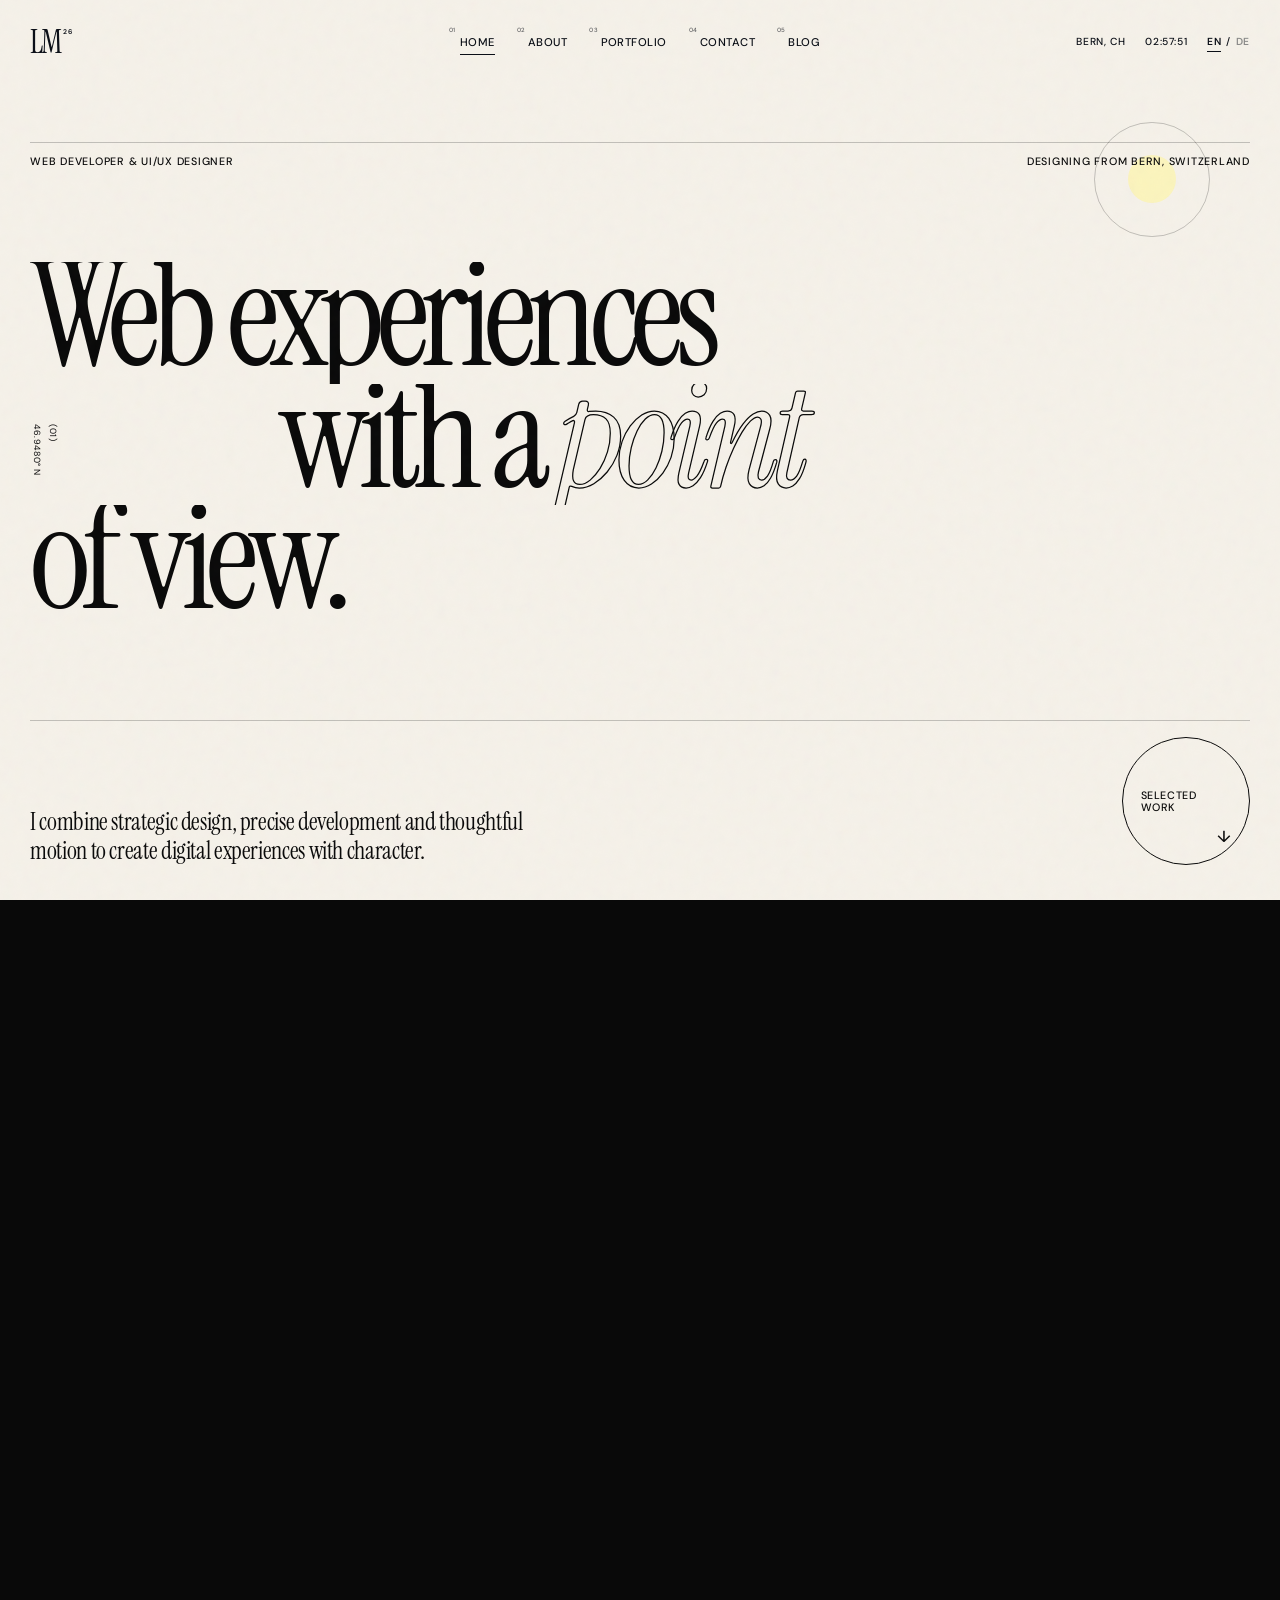
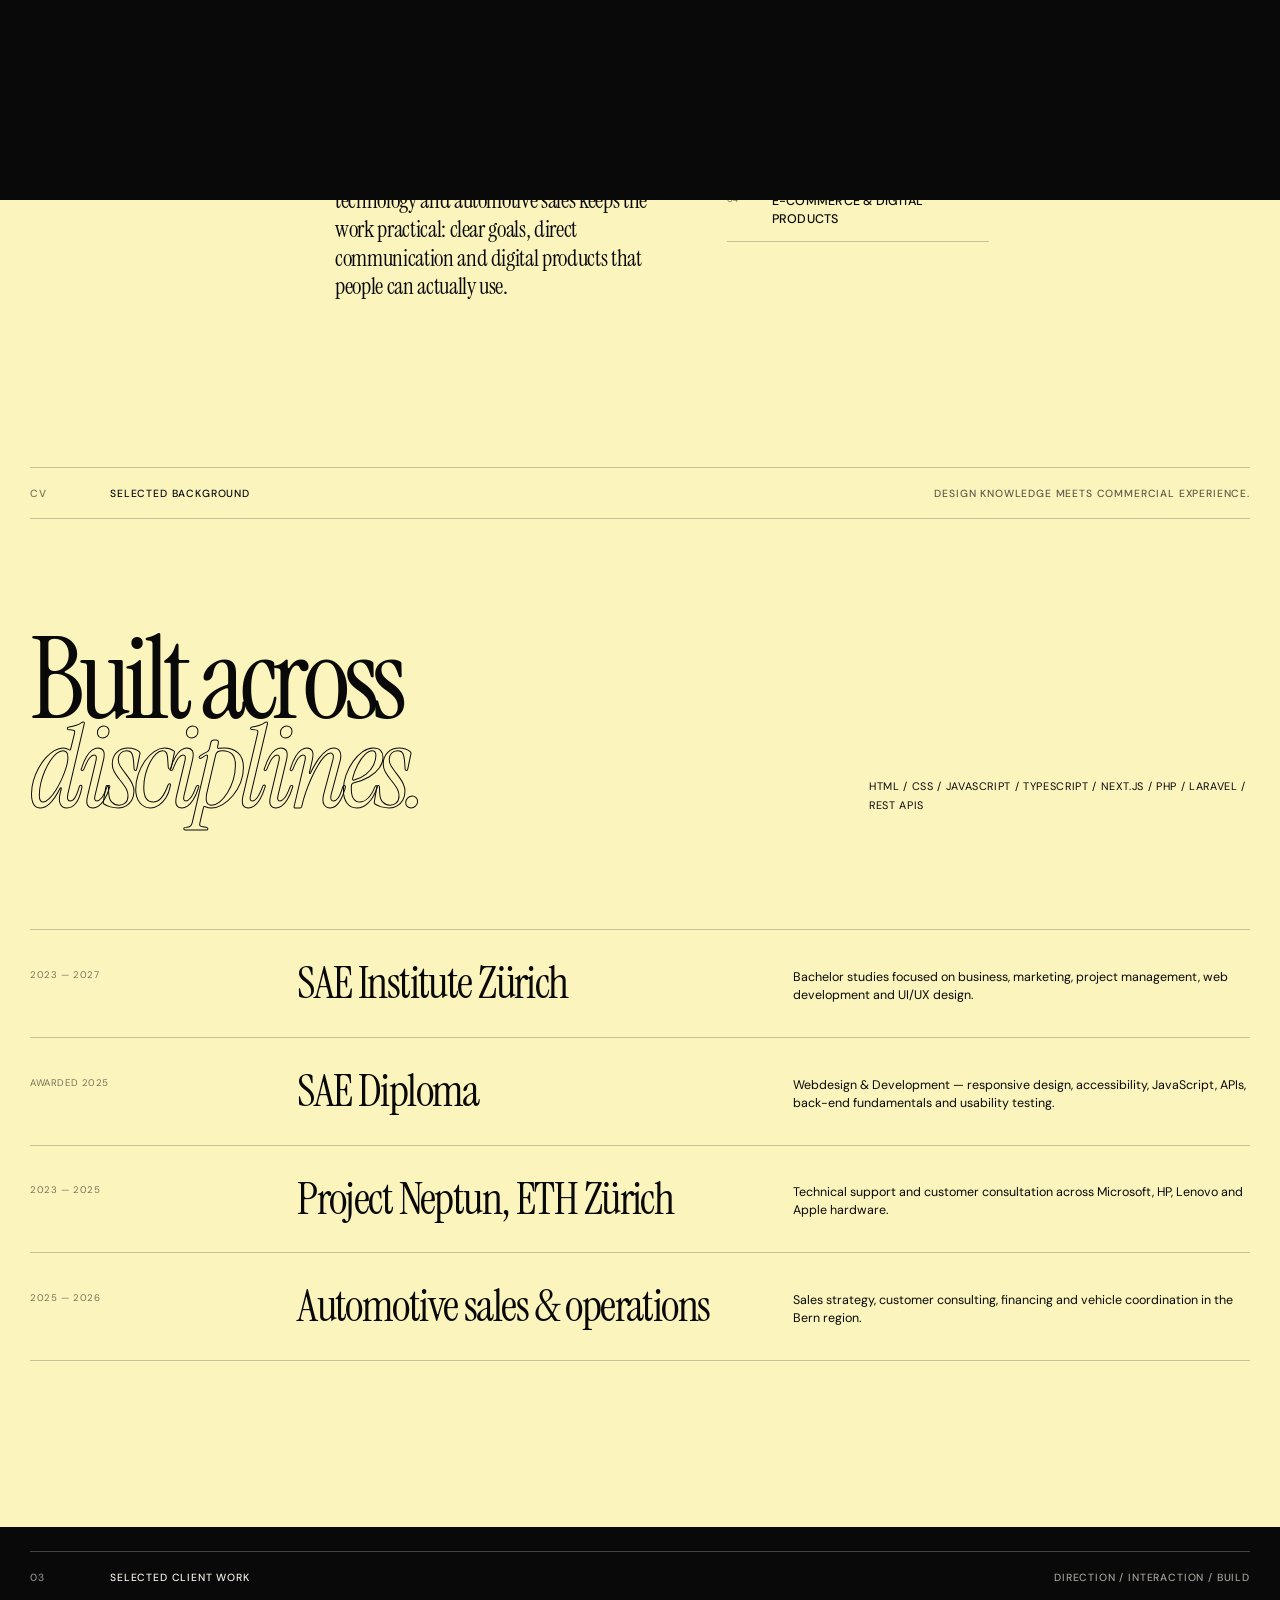
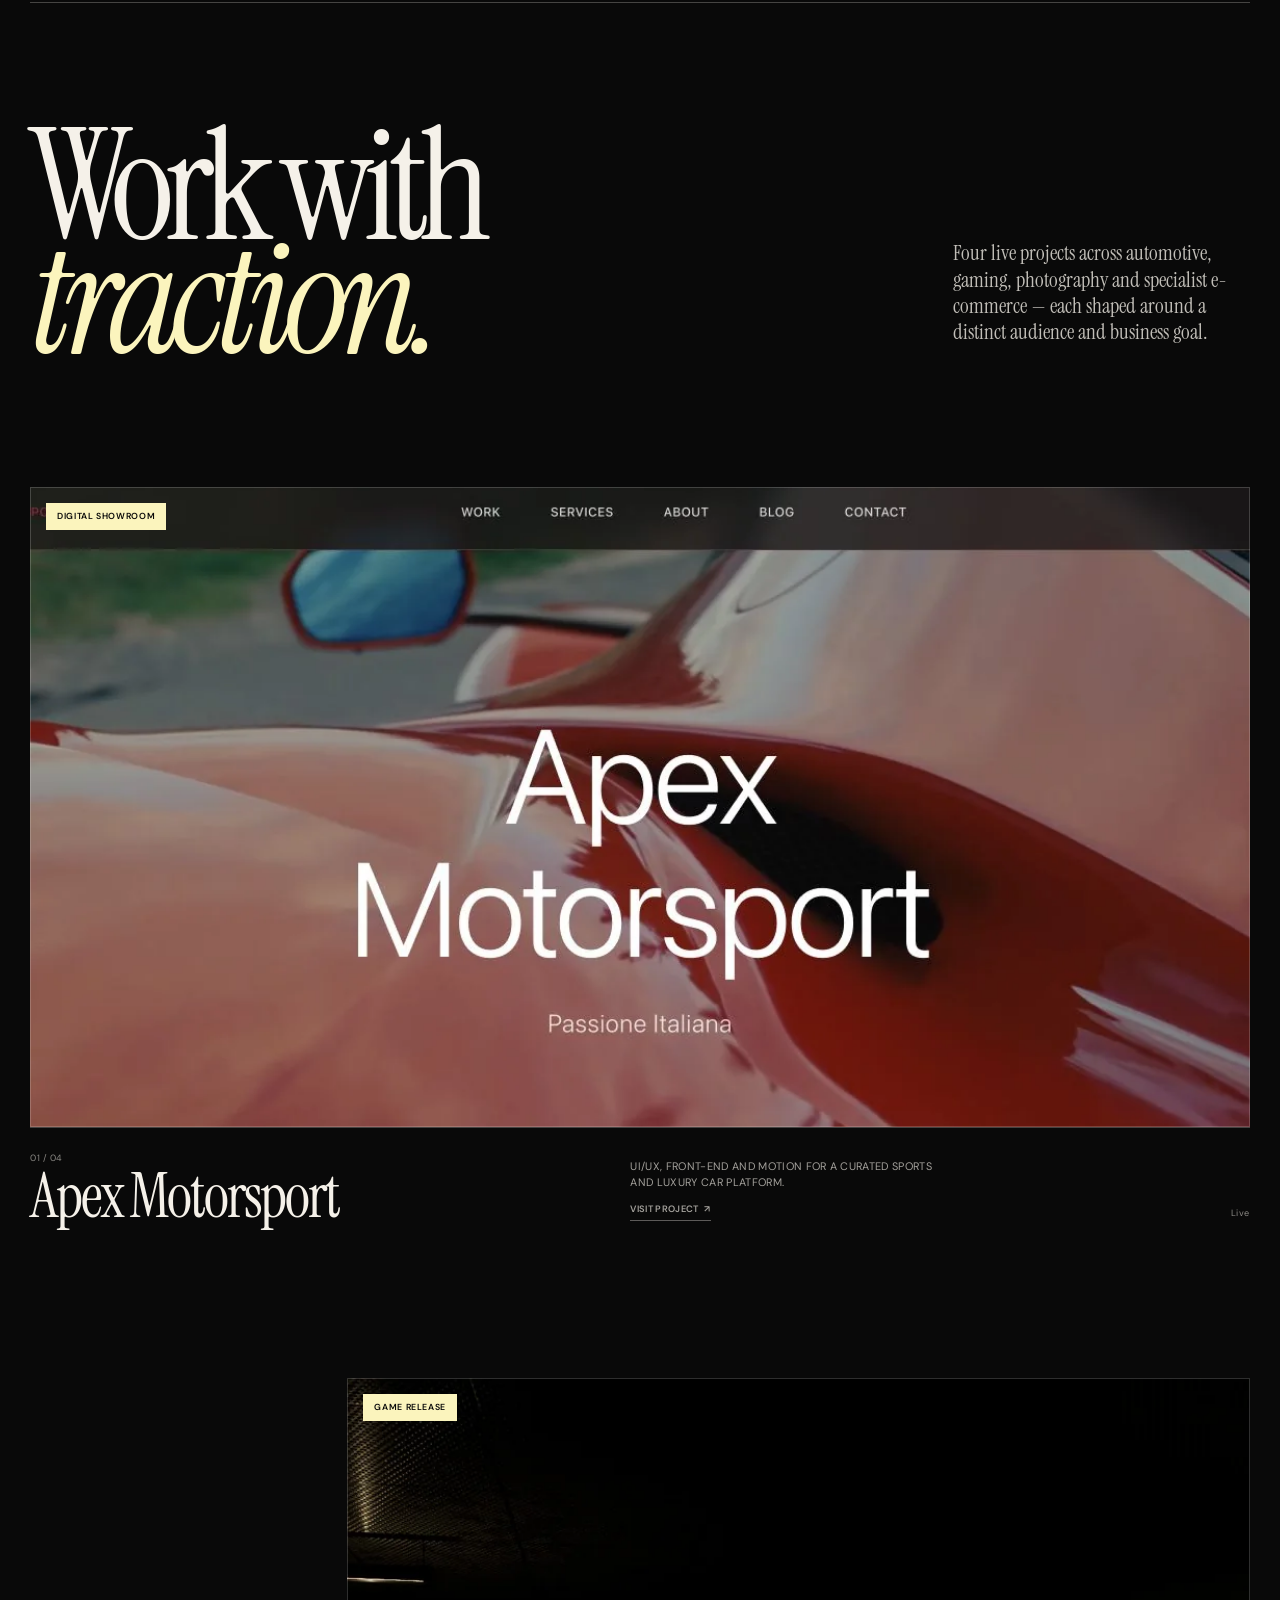
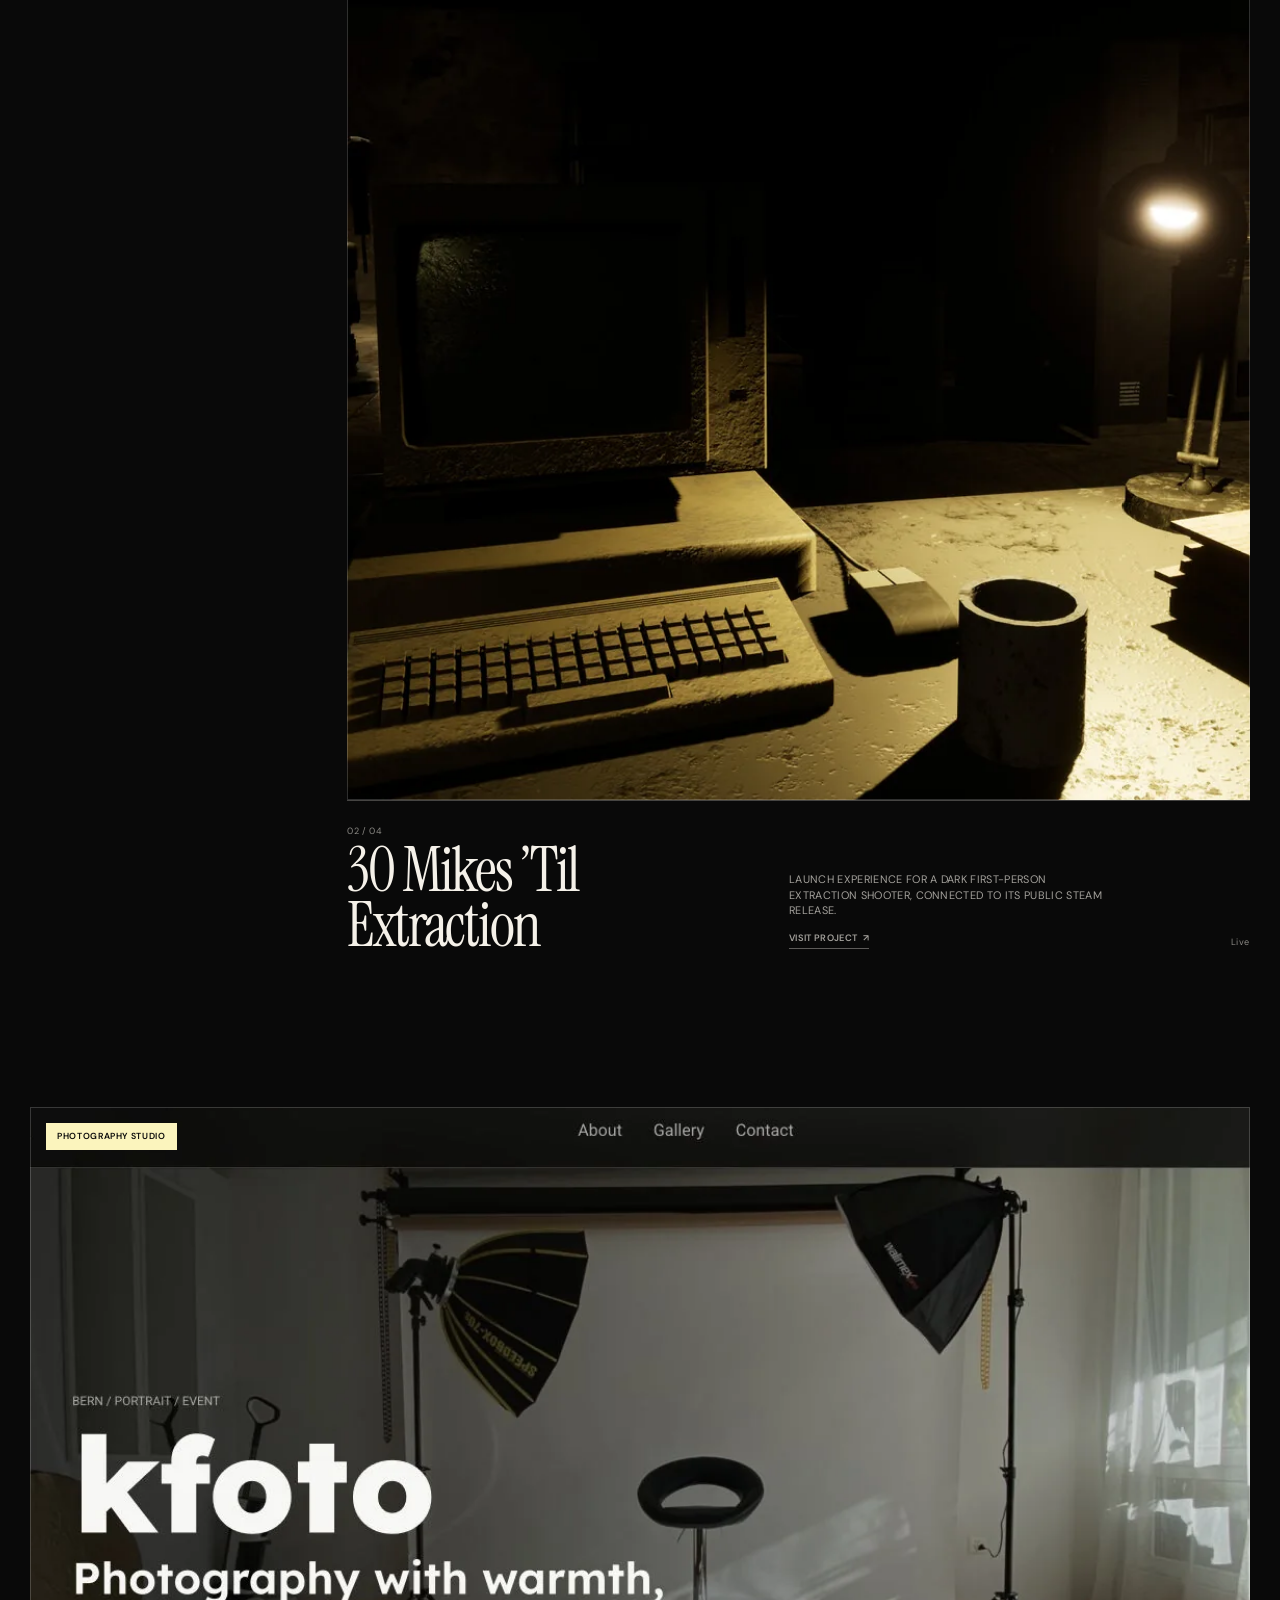
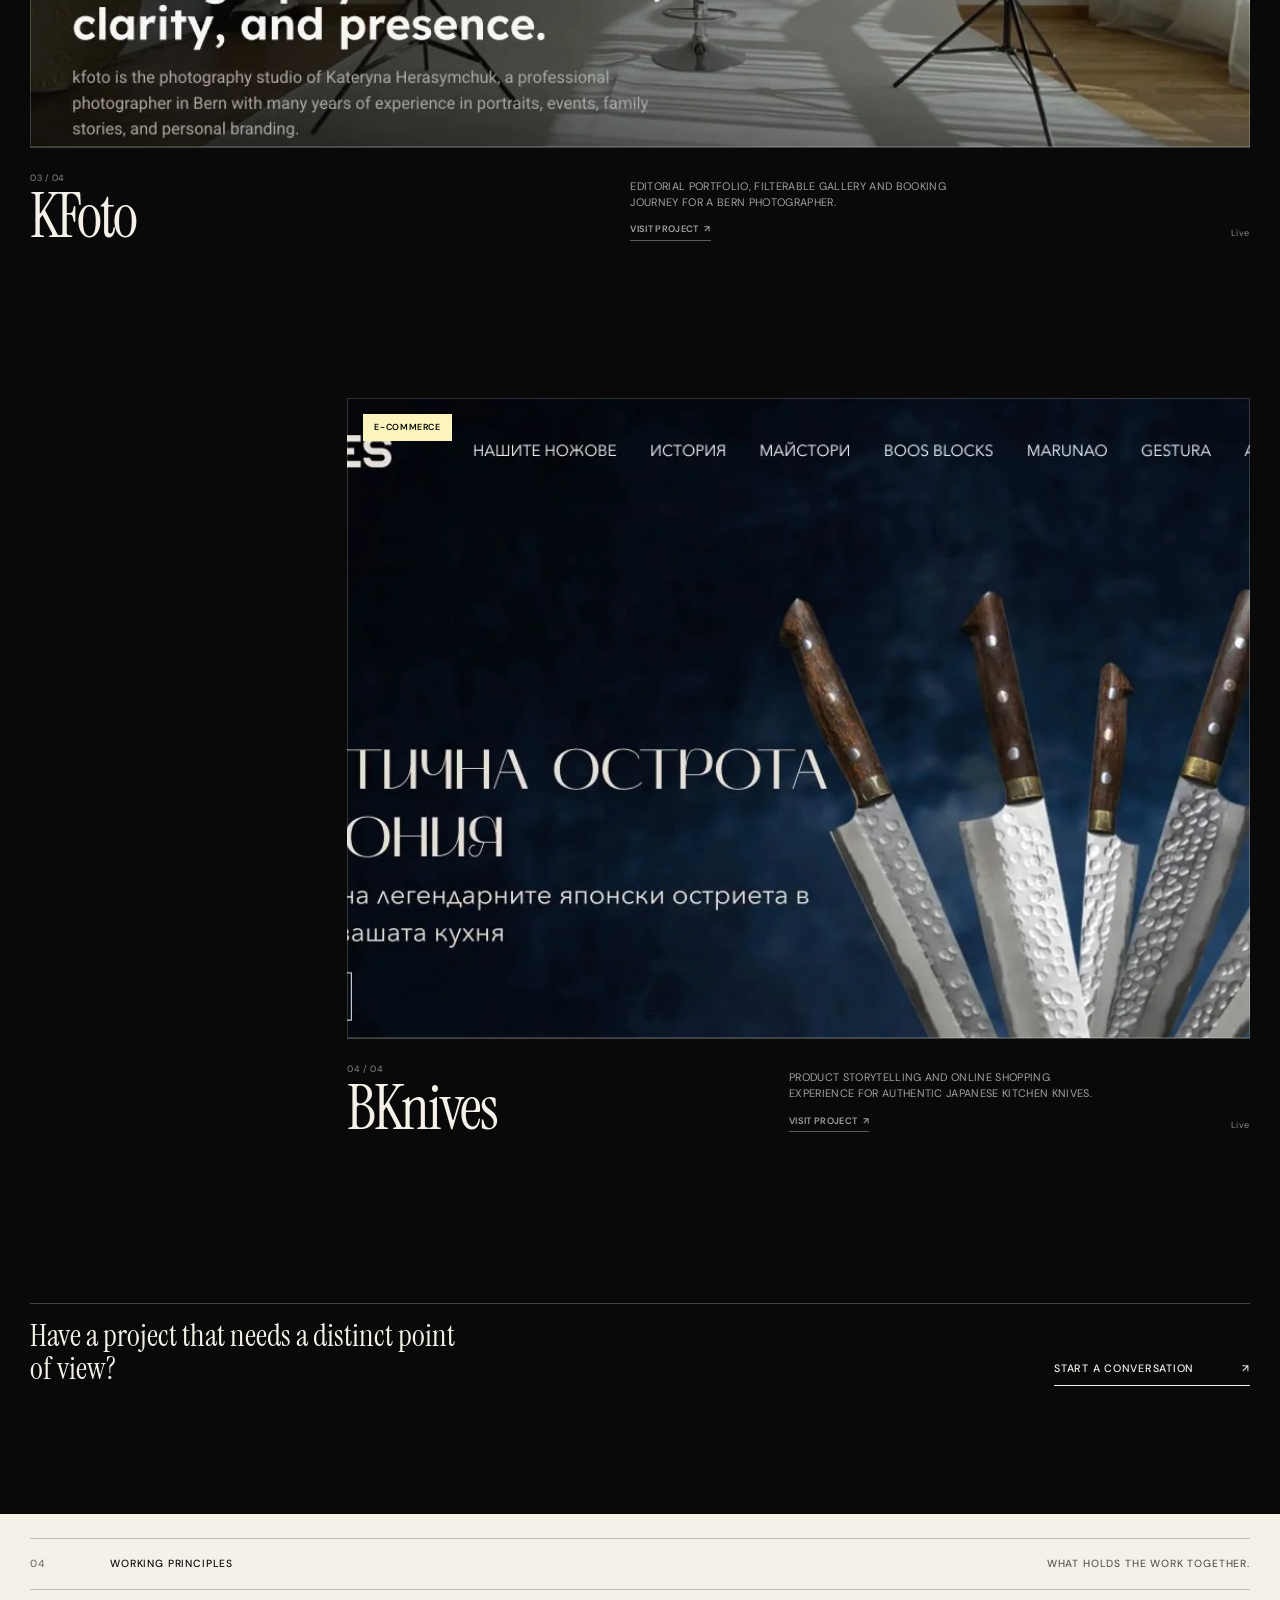
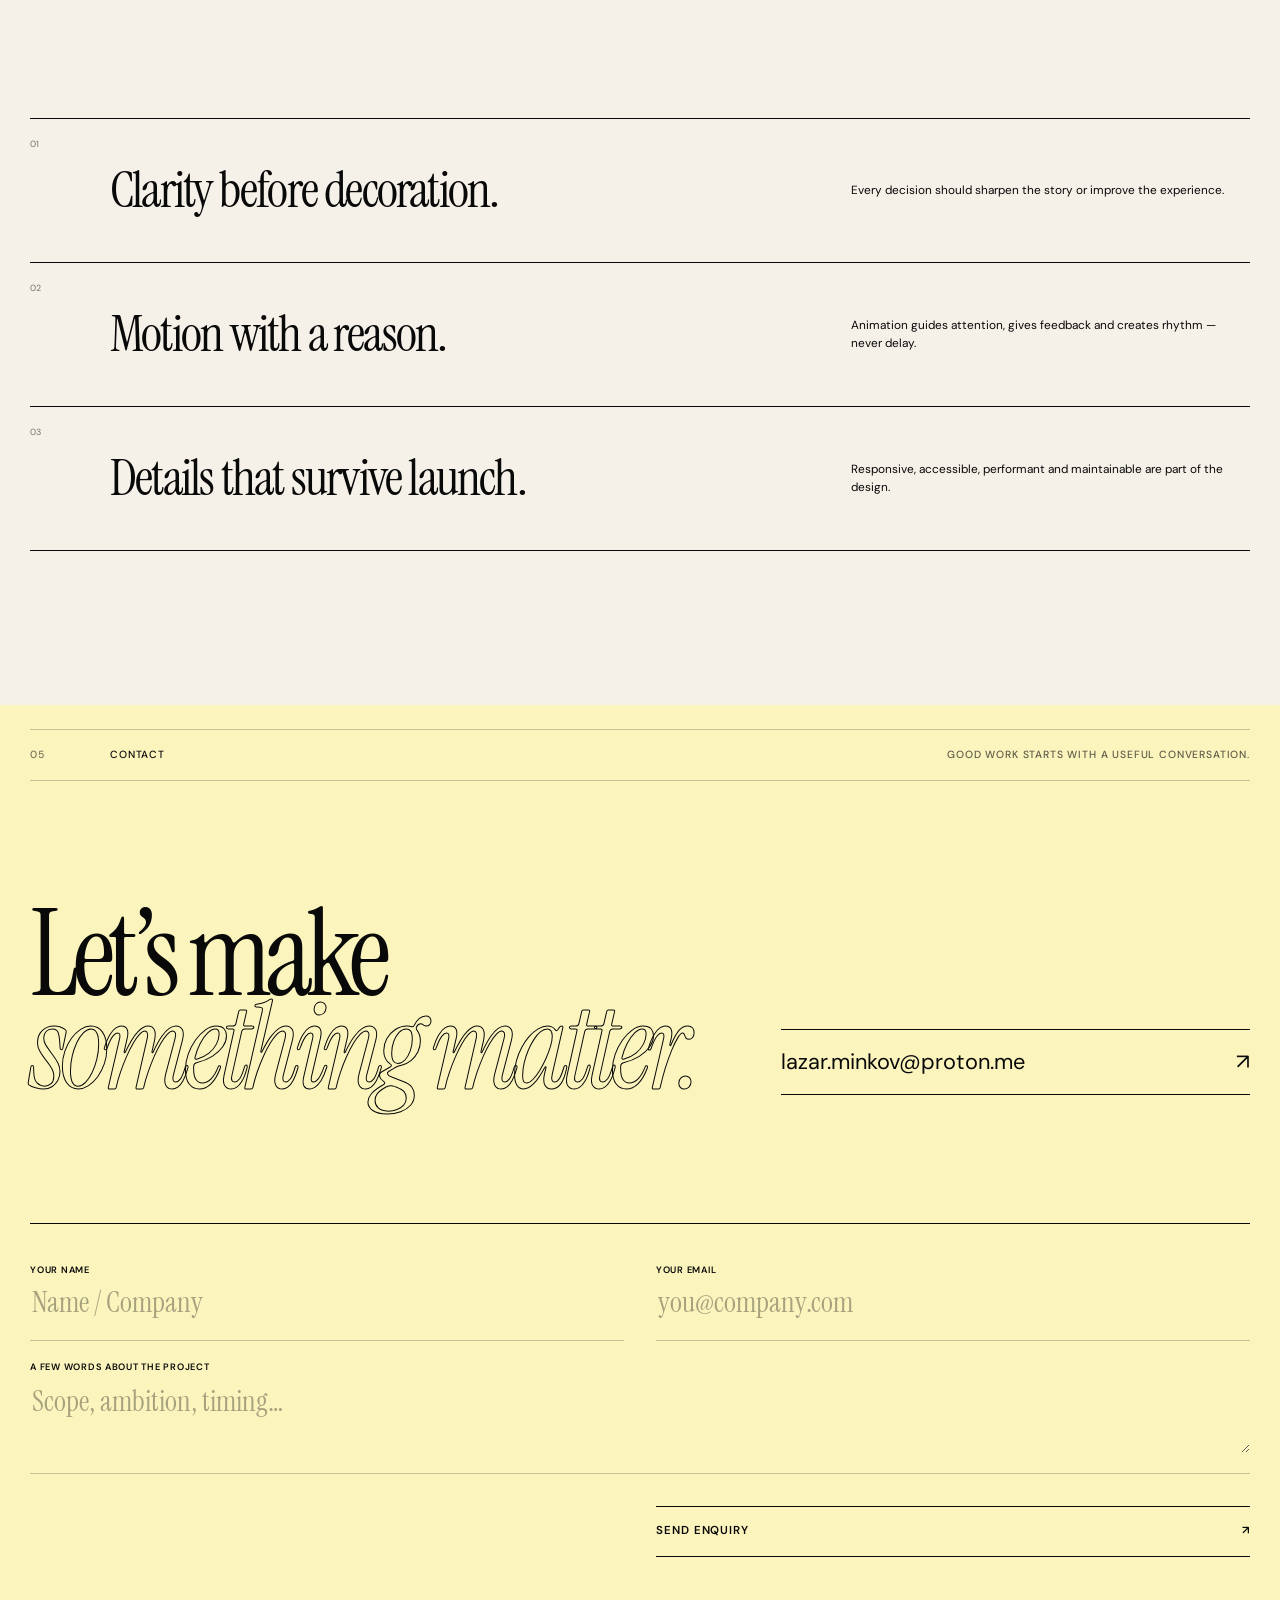
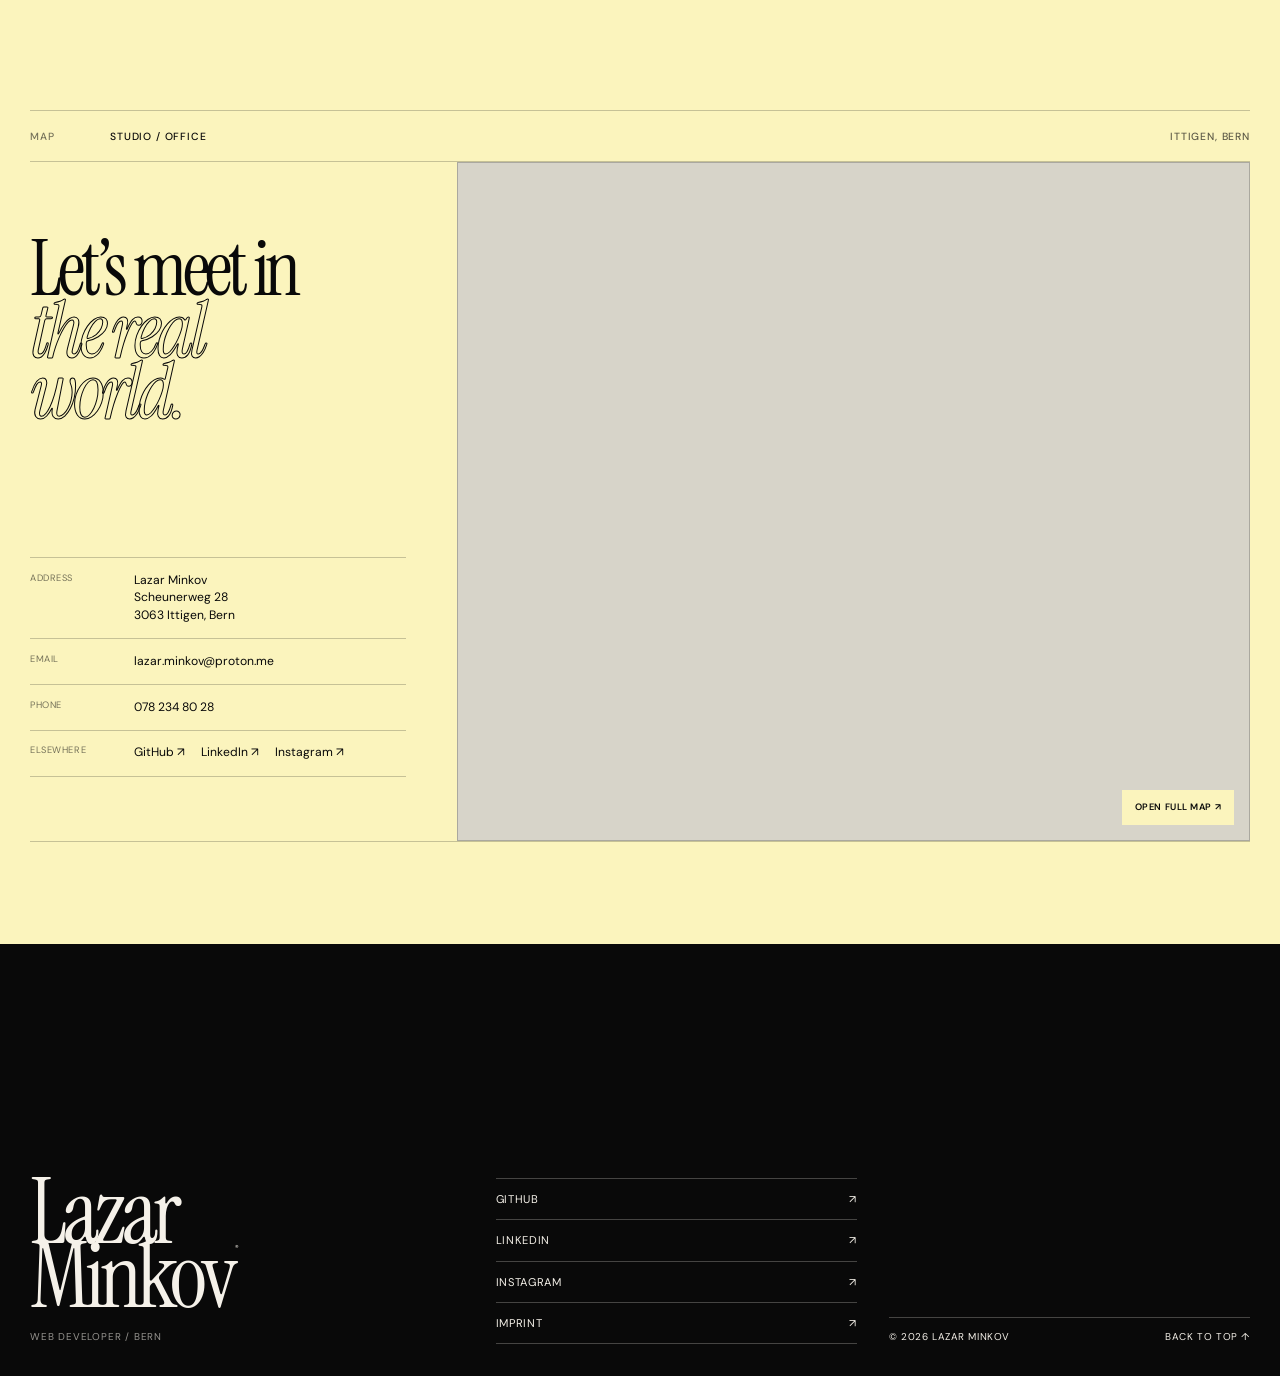
==== commit 3c6797b8: "Expand portfolio with bilingual profile and contact details" ====
--- a/index.html
+++ b/index.html
@@ -14,21 +14,24 @@
       content="Design-led development for identities, portfolios and digital products."
     />
     <meta property="og:type" content="website" />
-    <meta property="og:image" content="assets/images/study-atelier.webp" />
+    <meta property="og:url" content="https://lazrm.com/" />
+    <meta property="og:image" content="https://lazrm.com/assets/images/projects/apex-motorsport.webp" />
     <title>Lazar Minkov — Web Developer in Bern</title>
+    <link rel="canonical" href="https://lazrm.com/" />
     <link rel="icon" href="assets/favicon.svg" type="image/svg+xml" />
     <link rel="preload" href="assets/fonts/instrument-serif-regular.ttf" as="font" type="font/ttf" crossorigin />
     <link rel="preload" href="assets/fonts/dm-sans-regular.ttf" as="font" type="font/ttf" crossorigin />
     <link rel="stylesheet" href="styles.css" />
+    <script src="translations.js" defer></script>
     <script src="app.js" defer></script>
   </head>
   <body data-page="home">
-    <a class="skip-link" href="#main">Skip to content</a>
+    <a class="skip-link" href="#main" data-i18n="common.skip">Skip to content</a>
 
     <div class="loader" aria-hidden="true">
       <div class="loader__mark">LM<sup>26</sup></div>
       <div class="loader__track"><span></span></div>
-      <p>Bern, Switzerland</p>
+      <p data-i18n="home.loader">Bern, Switzerland</p>
     </div>
 
     <div class="page-wipe" aria-hidden="true"></div>
@@ -45,51 +48,63 @@
       </a>
 
       <nav class="desktop-nav" aria-label="Primary navigation">
-        <a href="#home" data-nav="home"><span>01</span>Home</a>
-        <a href="#about" data-nav="about"><span>02</span>About</a>
-        <a href="#portfolio" data-nav="portfolio"><span>03</span>Portfolio</a>
-        <a href="#contact" data-nav="contact"><span>04</span>Contact</a>
-        <a href="blog.html"><span>05</span>Blog</a>
+        <a href="#home" data-nav="home"><span>01</span><b data-i18n="common.nav.home">Home</b></a>
+        <a href="#about" data-nav="about"><span>02</span><b data-i18n="common.nav.about">About</b></a>
+        <a href="#portfolio" data-nav="portfolio"><span>03</span><b data-i18n="common.nav.portfolio">Portfolio</b></a>
+        <a href="#contact" data-nav="contact"><span>04</span><b data-i18n="common.nav.contact">Contact</b></a>
+        <a href="blog.html"><span>05</span><b data-i18n="common.nav.blog">Blog</b></a>
       </nav>
 
       <div class="header-meta">
         <span>Bern, CH</span>
         <span class="bern-time" aria-label="Current time in Bern">--:--</span>
+        <div class="language-switch" role="group" aria-label="Language" data-i18n-aria-label="common.languageLabel">
+          <button type="button" data-lang-switch="en" aria-pressed="true">EN</button>
+          <span>/</span>
+          <button type="button" data-lang-switch="de" aria-pressed="false">DE</button>
+        </div>
       </div>
 
       <button class="menu-toggle magnetic" type="button" aria-expanded="false" aria-controls="mobile-menu">
-        <span class="menu-toggle__text">Menu</span>
+        <span class="menu-toggle__text" data-i18n="common.menu">Menu</span>
         <span class="menu-toggle__dot" aria-hidden="true"></span>
       </button>
     </header>
 
     <div class="mobile-menu" id="mobile-menu" aria-hidden="true">
       <div class="mobile-menu__top">
-        <span>Navigation</span>
-        <span>Bern — CH</span>
+        <span data-i18n="common.navigation">Navigation</span>
+        <div class="mobile-language">
+          <button type="button" data-lang-switch="en" aria-pressed="true">EN</button>
+          <span>/</span>
+          <button type="button" data-lang-switch="de" aria-pressed="false">DE</button>
+        </div>
       </div>
       <nav aria-label="Mobile navigation">
-        <a href="#home"><span>01</span>Home</a>
-        <a href="#about"><span>02</span>About</a>
-        <a href="#portfolio"><span>03</span>Portfolio</a>
-        <a href="#contact"><span>04</span>Contact</a>
-        <a href="blog.html"><span>05</span>Blog</a>
+        <a href="#home"><span>01</span><b data-i18n="common.nav.home">Home</b></a>
+        <a href="#about"><span>02</span><b data-i18n="common.nav.about">About</b></a>
+        <a href="#portfolio"><span>03</span><b data-i18n="common.nav.portfolio">Portfolio</b></a>
+        <a href="#contact"><span>04</span><b data-i18n="common.nav.contact">Contact</b></a>
+        <a href="blog.html"><span>05</span><b data-i18n="common.nav.blog">Blog</b></a>
       </nav>
       <div class="mobile-menu__footer">
-        <a href="https://github.com/lazrm" target="_blank" rel="noreferrer">GitHub ↗</a>
-        <a href="https://www.linkedin.com/in/lazrm" target="_blank" rel="noreferrer">LinkedIn ↗</a>
-        <a href="https://www.instagram.com/lazrm" target="_blank" rel="noreferrer">Instagram ↗</a>
+        <a href="https://github.com/dinero2004" target="_blank" rel="noreferrer">GitHub ↗</a>
+        <a href="https://www.linkedin.com/in/lazar-minkov-b0494b22a/" target="_blank" rel="noreferrer">LinkedIn ↗</a>
+        <a href="https://www.instagram.com/lazar.minkov" target="_blank" rel="noreferrer">Instagram ↗</a>
       </div>
     </div>
 
     <main id="main">
       <section class="hero section-light" id="home" data-section="home">
         <div class="hero__eyebrow reveal">
-          <p>Independent web developer</p>
-          <p>Designing from Bern, Switzerland</p>
-        </div>
-
-        <h1 class="hero__title" aria-label="Web experiences with a point of view">
+          <p data-i18n="home.hero.eyebrow1">Web developer &amp; UI/UX designer</p>
+          <p data-i18n="home.hero.eyebrow2">Designing from Bern, Switzerland</p>
+        </div>
+
+        <h1
+          class="hero__title"
+          data-i18n-html="home.hero.title"
+        >
           <span class="title-line"><span>Web experiences</span></span>
           <span class="title-line title-line--offset"><span>with a <em>point</em></span></span>
           <span class="title-line"><span>of view.</span></span>
@@ -97,11 +112,13 @@
 
         <div class="hero__lower reveal">
           <p class="hero__intro">
-            I pair strategic design with precise development to make websites that feel clear,
-            human and impossible to confuse with a template.
+            <span data-i18n="home.hero.intro">
+              I combine strategic design, precise development and thoughtful motion to create
+              digital experiences with character.
+            </span>
           </p>
           <a class="round-link magnetic" href="#portfolio" data-cursor="Scroll">
-            <span>Selected<br />work</span>
+            <span data-i18n-html="home.hero.selected">Selected<br />work</span>
             <span aria-hidden="true">↓</span>
           </a>
         </div>
@@ -114,62 +131,118 @@
 
       <div class="marquee" aria-hidden="true">
         <div class="marquee__track">
-          <span>Design direction</span><i>✳</i>
-          <span>Creative development</span><i>✳</i>
-          <span>Interaction & motion</span><i>✳</i>
-          <span>Based in Bern</span><i>✳</i>
-          <span>Design direction</span><i>✳</i>
-          <span>Creative development</span><i>✳</i>
-          <span>Interaction & motion</span><i>✳</i>
-          <span>Based in Bern</span><i>✳</i>
+          <span data-i18n="home.marquee.design">Design direction</span><i>✳</i>
+          <span data-i18n="home.marquee.development">Creative development</span><i>✳</i>
+          <span data-i18n="home.marquee.motion">Interaction &amp; motion</span><i>✳</i>
+          <span data-i18n="home.marquee.bern">Based in Bern</span><i>✳</i>
+          <span data-i18n="home.marquee.design">Design direction</span><i>✳</i>
+          <span data-i18n="home.marquee.development">Creative development</span><i>✳</i>
+          <span data-i18n="home.marquee.motion">Interaction &amp; motion</span><i>✳</i>
+          <span data-i18n="home.marquee.bern">Based in Bern</span><i>✳</i>
         </div>
       </div>
 
       <section class="about section-bone" id="about" data-section="about">
         <div class="section-heading reveal">
           <span class="section-number">02</span>
-          <p>About / Approach</p>
-          <p class="section-heading__side">Digital craft, without the theatre.</p>
+          <p data-i18n="home.about.kicker">About / Approach</p>
+          <p class="section-heading__side" data-i18n="home.about.side">
+            Digital craft, without the theatre.
+          </p>
         </div>
 
         <div class="about__statement reveal">
-          <p class="serif-statement">
-            Small on <em>footprint</em>,<br />
-            large on feeling.
+          <p class="serif-statement" data-i18n-html="home.about.statement">
+            Small on <em>footprint</em>,<br />large on feeling.
           </p>
         </div>
 
         <div class="about__grid">
           <div class="about__bio reveal">
-            <p class="label">Profile</p>
-            <p>
-              I’m Lazar, a web developer working where visual identity, interface design and
-              front-end engineering overlap. I help thoughtful people and brands turn a clear
-              idea into a memorable, fast and maintainable web experience.
+            <p class="label" data-i18n="home.about.profile">Profile</p>
+            <p data-i18n="home.about.bio1">
+              I’m Lazar, a web developer and UI/UX designer working where visual identity,
+              interface design and front-end engineering overlap.
             </p>
-            <p>
-              My process is direct: understand the story, find the useful tension, then build
-              only what makes that idea stronger.
+            <p data-i18n="home.about.bio2">
+              My background in customer-facing technology and automotive sales keeps the work
+              practical: clear goals, direct communication and digital products that people can
+              actually use.
             </p>
           </div>
 
           <div class="about__services reveal">
-            <p class="label">What I do</p>
+            <p class="label" data-i18n="home.about.services">What I do</p>
             <ol>
-              <li><span>01</span><p>Art direction & UI/UX</p></li>
-              <li><span>02</span><p>Creative development</p></li>
-              <li><span>03</span><p>Motion & interaction</p></li>
-              <li><span>04</span><p>Design systems & CMS</p></li>
+              <li><span>01</span><p data-i18n="home.about.service1">Art direction &amp; UI/UX</p></li>
+              <li><span>02</span><p data-i18n="home.about.service2">Front-end &amp; full-stack development</p></li>
+              <li><span>03</span><p data-i18n="home.about.service3">Motion &amp; interaction</p></li>
+              <li><span>04</span><p data-i18n="home.about.service4">E-commerce &amp; digital products</p></li>
             </ol>
           </div>
 
           <div class="about__facts reveal">
-            <p class="label">In short</p>
+            <p class="label" data-i18n="home.about.facts">In short</p>
             <dl>
-              <dt>Based</dt><dd>Bern, CH</dd>
-              <dt>Focus</dt><dd>Web & digital</dd>
-              <dt>Available</dt><dd><span class="status-dot"></span> Select projects</dd>
+              <dt data-i18n="home.about.based">Based</dt>
+              <dd data-i18n="home.about.basedValue">Bern, CH</dd>
+              <dt data-i18n="home.about.focus">Focus</dt>
+              <dd data-i18n="home.about.focusValue">Web &amp; digital</dd>
+              <dt data-i18n="home.about.credential">Diploma</dt>
+              <dd data-i18n="home.about.credentialValue">SAE Webdesign &amp; Development</dd>
+              <dt data-i18n="home.about.available">Available</dt>
+              <dd><span class="status-dot"></span><span data-i18n="home.about.availableValue">Select projects</span></dd>
             </dl>
+          </div>
+        </div>
+
+        <div class="background-block">
+          <div class="section-heading reveal">
+            <span class="section-number">CV</span>
+            <p data-i18n="home.background.kicker">Selected background</p>
+            <p class="section-heading__side" data-i18n="home.background.side">
+              Design knowledge meets commercial experience.
+            </p>
+          </div>
+
+          <div class="background-block__intro reveal">
+            <h2 data-i18n-html="home.background.title">Built across<br /><em>disciplines.</em></h2>
+            <p>HTML / CSS / JavaScript / TypeScript / Next.js / PHP / Laravel / REST APIs</p>
+          </div>
+
+          <div class="experience-list">
+            <article class="experience reveal">
+              <span data-i18n="home.background.item1.date">2023 — 2027</span>
+              <h3 data-i18n="home.background.item1.title">SAE Institute Zürich</h3>
+              <p data-i18n="home.background.item1.text">
+                Bachelor studies focused on business, marketing, project management, web
+                development and UI/UX design.
+              </p>
+            </article>
+            <article class="experience reveal">
+              <span data-i18n="home.background.item2.date">Awarded 2025</span>
+              <h3 data-i18n="home.background.item2.title">SAE Diploma</h3>
+              <p data-i18n="home.background.item2.text">
+                Webdesign &amp; Development — responsive design, accessibility, JavaScript, APIs,
+                back-end fundamentals and usability testing.
+              </p>
+            </article>
+            <article class="experience reveal">
+              <span data-i18n="home.background.item3.date">2023 — 2025</span>
+              <h3 data-i18n="home.background.item3.title">Project Neptun, ETH Zürich</h3>
+              <p data-i18n="home.background.item3.text">
+                Technical support and customer consultation across Microsoft, HP, Lenovo and
+                Apple hardware.
+              </p>
+            </article>
+            <article class="experience reveal">
+              <span data-i18n="home.background.item4.date">2025 — 2026</span>
+              <h3 data-i18n="home.background.item4.title">Automotive sales &amp; operations</h3>
+              <p data-i18n="home.background.item4.text">
+                Sales strategy, customer consulting, financing and vehicle coordination in the
+                Bern region.
+              </p>
+            </article>
           </div>
         </div>
       </section>
@@ -177,111 +250,211 @@
       <section class="portfolio section-dark" id="portfolio" data-section="portfolio">
         <div class="section-heading section-heading--dark reveal">
           <span class="section-number">03</span>
-          <p>Selected visual studies</p>
-          <p class="section-heading__side">Direction / Interaction / Build</p>
+          <p data-i18n="home.portfolio.kicker">Selected client work</p>
+          <p class="section-heading__side" data-i18n="home.portfolio.side">
+            Direction / Interaction / Build
+          </p>
         </div>
 
         <div class="portfolio__intro reveal">
-          <h2>Ideas need<br /><em>form.</em></h2>
-          <p>
-            Three self-initiated studies exploring the balance between editorial identity and
-            functional interface systems.
+          <h2 data-i18n-html="home.portfolio.title">Work with<br /><em>traction.</em></h2>
+          <p data-i18n="home.portfolio.intro">
+            Four live projects across automotive, gaming, photography and specialist e-commerce —
+            each shaped around a distinct audience and business goal.
           </p>
         </div>
 
         <div class="projects">
           <article class="project reveal">
-            <a class="project__media" href="#contact" data-cursor="Discuss">
+            <a
+              class="project__media"
+              href="https://dinero2004-apex-motorsport-deal-git-73afaf-dinero2004s-projects.vercel.app/"
+              target="_blank"
+              rel="noreferrer"
+              data-cursor="Visit"
+            >
               <img
-                src="assets/images/study-atelier.webp"
-                alt="Abstract black architectural forms and a translucent bone panel"
-                width="1536"
-                height="1024"
+                src="assets/images/projects/apex-motorsport.webp"
+                alt="Apex Motorsport digital showroom displaying a red sports car"
+                width="1512"
+                height="640"
                 loading="lazy"
               />
-              <span class="project__tag">Independent study</span>
+              <span class="project__tag" data-i18n="home.portfolio.apex.tag">Digital showroom</span>
             </a>
             <div class="project__meta">
               <div>
-                <span>01 / 03</span>
-                <h3>Atelier</h3>
+                <span>01 / 04</span>
+                <h3>Apex Motorsport</h3>
               </div>
-              <p>Art direction, portfolio system, motion language</p>
-              <span class="project__year">2026</span>
+              <p>
+                <span data-i18n="home.portfolio.apex.description">
+                  UI/UX, front-end and motion for a curated sports and luxury car platform.
+                </span>
+                <a
+                  class="project__action"
+                  href="https://dinero2004-apex-motorsport-deal-git-73afaf-dinero2004s-projects.vercel.app/"
+                  target="_blank"
+                  rel="noreferrer"
+                ><span data-i18n="common.visitProject">Visit project</span> ↗</a>
+              </p>
+              <span class="project__year" data-i18n="common.live">Live</span>
             </div>
           </article>
 
           <article class="project project--narrow reveal">
-            <a class="project__media" href="#contact" data-cursor="Discuss">
+            <a
+              class="project__media"
+              href="https://store.steampowered.com/app/4329460/30_Mikes_Til_Extraction/"
+              target="_blank"
+              rel="noreferrer"
+              data-cursor="Visit"
+            >
               <img
-                src="assets/images/study-rhythm.webp"
-                alt="Tactile cream and bone paper geometry on a black field"
-                width="1536"
-                height="1024"
+                src="assets/images/projects/30-mikes.webp"
+                alt="Dark first-person gameplay scene from 30 Mikes 'Til Extraction"
+                width="1920"
+                height="1022"
                 loading="lazy"
               />
-              <span class="project__tag">Interface study</span>
+              <span class="project__tag" data-i18n="home.portfolio.mikes.tag">Game release</span>
             </a>
             <div class="project__meta">
               <div>
-                <span>02 / 03</span>
-                <h3>Rhythm</h3>
+                <span>02 / 04</span>
+                <h3>30 Mikes ’Til Extraction</h3>
               </div>
-              <p>Modular design, type system, creative development</p>
-              <span class="project__year">2026</span>
+              <p>
+                <span data-i18n="home.portfolio.mikes.description">
+                  Launch experience for a dark first-person extraction shooter, connected to its
+                  public Steam release.
+                </span>
+                <a
+                  class="project__action"
+                  href="https://store.steampowered.com/app/4329460/30_Mikes_Til_Extraction/"
+                  target="_blank"
+                  rel="noreferrer"
+                ><span data-i18n="common.visitProject">Visit project</span> ↗</a>
+              </p>
+              <span class="project__year" data-i18n="common.live">Live</span>
             </div>
           </article>
 
-          <article class="project reveal">
-            <a class="project__media" href="#contact" data-cursor="Discuss">
+          <article class="project project--kfoto reveal">
+            <a
+              class="project__media"
+              href="https://kfoto.ch/"
+              target="_blank"
+              rel="noreferrer"
+              data-cursor="Visit"
+            >
               <img
-                src="assets/images/study-relay.webp"
-                alt="Black ribbon passing through a pale rectangular sculptural frame"
-                width="1568"
-                height="1003"
+                src="assets/images/projects/kfoto.webp"
+                alt="KFoto photography studio website in Bern"
+                width="1512"
+                height="640"
                 loading="lazy"
               />
-              <span class="project__tag">Motion study</span>
+              <span class="project__tag" data-i18n="home.portfolio.kfoto.tag">Photography studio</span>
             </a>
             <div class="project__meta">
               <div>
-                <span>03 / 03</span>
-                <h3>Relay</h3>
+                <span>03 / 04</span>
+                <h3>KFoto</h3>
               </div>
-              <p>Interaction concept, creative code, performance</p>
-              <span class="project__year">2026</span>
+              <p>
+                <span data-i18n="home.portfolio.kfoto.description">
+                  Editorial portfolio, filterable gallery and booking journey for a Bern
+                  photographer.
+                </span>
+                <a
+                  class="project__action"
+                  href="https://kfoto.ch/"
+                  target="_blank"
+                  rel="noreferrer"
+                ><span data-i18n="common.visitProject">Visit project</span> ↗</a>
+              </p>
+              <span class="project__year" data-i18n="common.live">Live</span>
             </div>
           </article>
+
+          <article class="project project--narrow project--bknives reveal">
+            <a
+              class="project__media"
+              href="https://bknives.com/"
+              target="_blank"
+              rel="noreferrer"
+              data-cursor="Visit"
+            >
+              <img
+                src="assets/images/projects/bknives.webp"
+                alt="BKnives online shop displaying handcrafted Japanese kitchen knives"
+                width="1280"
+                height="640"
+                loading="lazy"
+              />
+              <span class="project__tag" data-i18n="home.portfolio.bknives.tag">E-commerce</span>
+            </a>
+            <div class="project__meta">
+              <div>
+                <span>04 / 04</span>
+                <h3>BKnives</h3>
+              </div>
+              <p>
+                <span data-i18n="home.portfolio.bknives.description">
+                  Product storytelling and online shopping experience for authentic Japanese
+                  kitchen knives.
+                </span>
+                <a
+                  class="project__action"
+                  href="https://bknives.com/"
+                  target="_blank"
+                  rel="noreferrer"
+                ><span data-i18n="common.visitProject">Visit project</span> ↗</a>
+              </p>
+              <span class="project__year" data-i18n="common.live">Live</span>
+            </div>
+          </article>
         </div>
 
         <div class="portfolio__footer reveal">
-          <p>Have a project that needs a distinct point of view?</p>
-          <a class="text-link magnetic" href="#contact">Start a conversation <span>↗</span></a>
+          <p data-i18n="home.portfolio.footer">Have a project that needs a distinct point of view?</p>
+          <a class="text-link magnetic" href="#contact">
+            <b data-i18n="home.portfolio.cta">Start a conversation</b> <span>↗</span>
+          </a>
         </div>
       </section>
 
       <section class="principles section-light">
         <div class="section-heading reveal">
           <span class="section-number">04</span>
-          <p>Working principles</p>
-          <p class="section-heading__side">What holds the work together.</p>
+          <p data-i18n="home.principles.kicker">Working principles</p>
+          <p class="section-heading__side" data-i18n="home.principles.side">
+            What holds the work together.
+          </p>
         </div>
 
         <div class="principles__list">
           <article class="principle reveal" data-principle="01">
             <span>01</span>
-            <h3>Clarity before decoration.</h3>
-            <p>Every decision should sharpen the story or improve the experience.</p>
+            <h3 data-i18n="home.principles.one.title">Clarity before decoration.</h3>
+            <p data-i18n="home.principles.one.text">
+              Every decision should sharpen the story or improve the experience.
+            </p>
           </article>
           <article class="principle reveal" data-principle="02">
             <span>02</span>
-            <h3>Motion with a reason.</h3>
-            <p>Animation guides attention, gives feedback and creates rhythm—never delay.</p>
+            <h3 data-i18n="home.principles.two.title">Motion with a reason.</h3>
+            <p data-i18n="home.principles.two.text">
+              Animation guides attention, gives feedback and creates rhythm — never delay.
+            </p>
           </article>
           <article class="principle reveal" data-principle="03">
             <span>03</span>
-            <h3>Details that survive launch.</h3>
-            <p>Responsive, accessible, performant and maintainable are part of the design.</p>
+            <h3 data-i18n="home.principles.three.title">Details that survive launch.</h3>
+            <p data-i18n="home.principles.three.text">
+              Responsive, accessible, performant and maintainable are part of the design.
+            </p>
           </article>
         </div>
       </section>
@@ -289,51 +462,139 @@
       <section class="contact section-bone" id="contact" data-section="contact">
         <div class="section-heading reveal">
           <span class="section-number">05</span>
-          <p>Contact</p>
-          <p class="section-heading__side">Good work starts with a useful conversation.</p>
+          <p data-i18n="home.contact.kicker">Contact</p>
+          <p class="section-heading__side" data-i18n="home.contact.side">
+            Good work starts with a useful conversation.
+          </p>
         </div>
 
         <div class="contact__top reveal">
-          <h2>Let’s make<br /><em>something matter.</em></h2>
-          <a class="contact__email" href="mailto:hello@lazrm.dev" data-cursor="Write">
-            hello@lazrm.dev <span>↗</span>
+          <h2 data-i18n-html="home.contact.title">Let’s make<br /><em>something matter.</em></h2>
+          <a class="contact__email" href="mailto:lazar.minkov@proton.me" data-cursor="Write">
+            lazar.minkov@proton.me <span>↗</span>
           </a>
         </div>
 
         <form class="contact-form reveal" data-contact-form>
           <div class="form-field">
-            <label for="name">Your name</label>
-            <input id="name" name="name" type="text" autocomplete="name" placeholder="Name / Company" required />
+            <label for="name" data-i18n="home.contact.nameLabel">Your name</label>
+            <input
+              id="name"
+              name="name"
+              type="text"
+              autocomplete="name"
+              placeholder="Name / Company"
+              data-i18n-placeholder="home.contact.namePlaceholder"
+              required
+            />
           </div>
           <div class="form-field">
-            <label for="email">Your email</label>
-            <input id="email" name="email" type="email" autocomplete="email" placeholder="you@company.com" required />
+            <label for="email" data-i18n="home.contact.emailLabel">Your email</label>
+            <input
+              id="email"
+              name="email"
+              type="email"
+              autocomplete="email"
+              placeholder="you@company.com"
+              data-i18n-placeholder="home.contact.emailPlaceholder"
+              required
+            />
           </div>
           <div class="form-field form-field--wide">
-            <label for="message">A few words about the project</label>
-            <textarea id="message" name="message" rows="2" placeholder="Scope, ambition, timing…" required></textarea>
+            <label for="message" data-i18n="home.contact.messageLabel">
+              A few words about the project
+            </label>
+            <textarea
+              id="message"
+              name="message"
+              rows="2"
+              placeholder="Scope, ambition, timing…"
+              data-i18n-placeholder="home.contact.messagePlaceholder"
+              required
+            ></textarea>
           </div>
           <button class="form-submit magnetic" type="submit">
-            <span>Send enquiry</span>
+            <span data-i18n="home.contact.send">Send enquiry</span>
             <span aria-hidden="true">↗</span>
           </button>
         </form>
+
+        <div class="office reveal">
+          <div class="section-heading">
+            <span class="section-number">MAP</span>
+            <p data-i18n="home.office.kicker">Studio / Office</p>
+            <p class="section-heading__side" data-i18n="home.office.side">Ittigen, Bern</p>
+          </div>
+
+          <div class="office__grid">
+            <div class="office__info">
+              <h2 data-i18n-html="home.office.heading">
+                Let’s meet in<br /><em>the real world.</em>
+              </h2>
+              <dl>
+                <div>
+                  <dt data-i18n="home.office.addressLabel">Address</dt>
+                  <dd>
+                    <address>
+                      Lazar Minkov<br />
+                      Scheunerweg 28<br />
+                      3063 Ittigen, Bern
+                    </address>
+                  </dd>
+                </div>
+                <div>
+                  <dt data-i18n="home.office.emailLabel">Email</dt>
+                  <dd><a href="mailto:lazar.minkov@proton.me">lazar.minkov@proton.me</a></dd>
+                </div>
+                <div>
+                  <dt data-i18n="home.office.phoneLabel">Phone</dt>
+                  <dd><a href="tel:+41782348028">078 234 80 28</a></dd>
+                </div>
+                <div>
+                  <dt data-i18n="home.office.socialLabel">Elsewhere</dt>
+                  <dd class="office__socials">
+                    <a href="https://github.com/dinero2004" target="_blank" rel="noreferrer">GitHub ↗</a>
+                    <a href="https://www.linkedin.com/in/lazar-minkov-b0494b22a/" target="_blank" rel="noreferrer">LinkedIn ↗</a>
+                    <a href="https://www.instagram.com/lazar.minkov" target="_blank" rel="noreferrer">Instagram ↗</a>
+                  </dd>
+                </div>
+              </dl>
+            </div>
+
+            <div class="office__map">
+              <iframe
+                src="https://www.openstreetmap.org/export/embed.html?bbox=7.4705%2C46.9685%2C7.4820%2C46.9748&amp;layer=mapnik&amp;marker=46.971622%2C7.4762739"
+                title="Map showing Scheunerweg 28, 3063 Ittigen"
+                data-i18n-title="home.office.mapTitle"
+                loading="lazy"
+                referrerpolicy="no-referrer-when-downgrade"
+              ></iframe>
+              <a
+                href="https://www.openstreetmap.org/?mlat=46.971622&amp;mlon=7.4762739#map=18/46.971622/7.4762739"
+                target="_blank"
+                rel="noreferrer"
+                data-i18n="home.office.mapOpen"
+              >Open full map ↗</a>
+            </div>
+          </div>
+        </div>
       </section>
     </main>
 
     <footer class="site-footer">
       <div class="site-footer__brand">
         <p>Lazar<br />Minkov<sup>®</sup></p>
-        <span>Web developer / Bern</span>
+        <span data-i18n="common.footerRole">Web developer / Bern</span>
       </div>
       <nav aria-label="Social links">
-        <a href="https://github.com/lazrm" target="_blank" rel="noreferrer">GitHub <span>↗</span></a>
-        <a href="https://www.linkedin.com/in/lazrm" target="_blank" rel="noreferrer">LinkedIn <span>↗</span></a>
-        <a href="https://www.instagram.com/lazrm" target="_blank" rel="noreferrer">Instagram <span>↗</span></a>
+        <a href="https://github.com/dinero2004" target="_blank" rel="noreferrer">GitHub <span>↗</span></a>
+        <a href="https://www.linkedin.com/in/lazar-minkov-b0494b22a/" target="_blank" rel="noreferrer">LinkedIn <span>↗</span></a>
+        <a href="https://www.instagram.com/lazar.minkov" target="_blank" rel="noreferrer">Instagram <span>↗</span></a>
+        <a href="imprint.html"><b data-i18n="common.imprint">Imprint</b> <span>↗</span></a>
       </nav>
       <div class="site-footer__meta">
         <p>© <span data-year></span> Lazar Minkov</p>
-        <button type="button" data-back-to-top>Back to top ↑</button>
+        <button type="button" data-back-to-top data-i18n="common.backTop">Back to top ↑</button>
       </div>
     </footer>
   </body>
--- a/styles.css
+++ b/styles.css
@@ -1436,6 +1436,336 @@
   transform: translateY(0);
 }
 
+.desktop-nav b,
+.mobile-menu nav b,
+.text-link b,
+.site-footer nav b {
+  font: inherit;
+}
+
+.language-switch,
+.mobile-language {
+  display: inline-flex;
+  align-items: center;
+  gap: 0.3rem;
+}
+
+.language-switch button,
+.mobile-language button {
+  position: relative;
+  color: inherit;
+  font-size: inherit;
+  font-weight: 600;
+  letter-spacing: inherit;
+  text-transform: uppercase;
+  opacity: 0.45;
+  transition: opacity 220ms ease;
+}
+
+.language-switch button::after,
+.mobile-language button::after {
+  position: absolute;
+  right: 0;
+  bottom: -0.16rem;
+  left: 0;
+  height: 1px;
+  transform: scaleX(0);
+  background: currentColor;
+  content: "";
+  transition: transform 220ms ease;
+}
+
+.language-switch button:hover,
+.language-switch button.is-active,
+.mobile-language button:hover,
+.mobile-language button.is-active {
+  opacity: 1;
+}
+
+.language-switch button.is-active::after,
+.mobile-language button.is-active::after {
+  transform: scaleX(1);
+}
+
+.background-block {
+  margin-top: clamp(8rem, 13vw, 13rem);
+}
+
+.background-block__intro {
+  display: grid;
+  grid-template-columns: 1.35fr 0.65fr;
+  align-items: end;
+  gap: 3rem;
+  padding: clamp(5rem, 9vw, 9rem) 0;
+}
+
+.background-block__intro h2 {
+  font-family: var(--serif);
+  font-size: clamp(4.6rem, 9vw, 9rem);
+  font-weight: 400;
+  line-height: 0.78;
+  letter-spacing: -0.055em;
+}
+
+.background-block__intro h2 em {
+  color: transparent;
+  font-style: italic;
+  -webkit-text-stroke: 1px var(--ink);
+}
+
+.background-block__intro > p {
+  max-width: 28rem;
+  font-size: 0.68rem;
+  line-height: 1.7;
+  letter-spacing: 0.06em;
+  text-transform: uppercase;
+}
+
+.experience-list {
+  border-top: 1px solid var(--line);
+}
+
+.experience {
+  display: grid;
+  grid-template-columns: 0.5fr 1fr 1fr;
+  gap: clamp(1rem, 3vw, 4rem);
+  align-items: start;
+  padding: 2rem 0;
+  border-bottom: 1px solid var(--line);
+}
+
+.experience > span {
+  padding-top: 0.35rem;
+  font-size: 0.6rem;
+  letter-spacing: 0.06em;
+  text-transform: uppercase;
+  opacity: 0.55;
+}
+
+.experience h3 {
+  font-family: var(--serif);
+  font-size: clamp(2rem, 3.5vw, 3.6rem);
+  font-weight: 400;
+  line-height: 0.95;
+  letter-spacing: -0.035em;
+}
+
+.experience p {
+  max-width: 34rem;
+  padding-top: 0.35rem;
+  font-size: 0.78rem;
+}
+
+.project__meta > p {
+  display: flex;
+  flex-direction: column;
+  gap: 0.8rem;
+}
+
+.project__action {
+  display: inline-flex;
+  align-items: center;
+  align-self: flex-start;
+  gap: 0.35rem;
+  padding-bottom: 0.18rem;
+  border-bottom: 1px solid rgba(245, 241, 233, 0.55);
+  font-size: 0.58rem;
+  font-weight: 600;
+  opacity: 1;
+}
+
+.project--kfoto .project__media img {
+  object-position: 35% center;
+}
+
+.project--bknives .project__media img {
+  object-position: 42% center;
+}
+
+.office {
+  margin-top: clamp(8rem, 12vw, 12rem);
+}
+
+.office__grid {
+  display: grid;
+  grid-template-columns: 0.7fr 1.3fr;
+  min-height: 42rem;
+  border-bottom: 1px solid var(--line);
+}
+
+.office__info {
+  display: flex;
+  flex-direction: column;
+  justify-content: space-between;
+  padding: clamp(3rem, 6vw, 6rem) clamp(2rem, 4vw, 5rem) clamp(3rem, 5vw, 5rem) 0;
+}
+
+.office__info h2 {
+  max-width: 9ch;
+  font-family: var(--serif);
+  font-size: clamp(3.6rem, 6vw, 6.5rem);
+  font-weight: 400;
+  line-height: 0.8;
+  letter-spacing: -0.055em;
+}
+
+.office__info h2 em {
+  color: transparent;
+  font-style: italic;
+  -webkit-text-stroke: 1px var(--ink);
+}
+
+.office__info dl {
+  border-top: 1px solid var(--line);
+}
+
+.office__info dl > div {
+  display: grid;
+  grid-template-columns: 5.5rem 1fr;
+  gap: 1rem;
+  padding: 0.85rem 0;
+  border-bottom: 1px solid var(--line);
+}
+
+.office__info dt {
+  font-size: 0.58rem;
+  letter-spacing: 0.06em;
+  text-transform: uppercase;
+  opacity: 0.55;
+}
+
+.office__info dd,
+.office__info address {
+  font-size: 0.76rem;
+  font-style: normal;
+}
+
+.office__socials {
+  display: flex;
+  flex-wrap: wrap;
+  gap: 0.5rem 1rem;
+}
+
+.office__map {
+  position: relative;
+  overflow: hidden;
+  min-height: 42rem;
+  background: #d7d4c9;
+}
+
+.office__map::after {
+  position: absolute;
+  inset: 0;
+  border: 1px solid var(--line);
+  content: "";
+  pointer-events: none;
+}
+
+.office__map iframe {
+  width: 100%;
+  height: 100%;
+  min-height: 42rem;
+  border: 0;
+  filter: grayscale(1) contrast(1.06);
+}
+
+.office__map > a {
+  position: absolute;
+  right: 1rem;
+  bottom: 1rem;
+  z-index: 1;
+  padding: 0.65rem 0.8rem;
+  background: var(--bone);
+  font-size: 0.58rem;
+  font-weight: 600;
+  letter-spacing: 0.06em;
+  text-transform: uppercase;
+}
+
+.imprint-hero {
+  min-height: 82svh;
+  padding: calc(var(--header-h) + 4rem) var(--side) 4rem;
+}
+
+.imprint-hero__eyebrow {
+  display: flex;
+  justify-content: space-between;
+  padding-bottom: 0.8rem;
+  border-bottom: 1px solid var(--line);
+  font-size: 0.62rem;
+  letter-spacing: 0.08em;
+  text-transform: uppercase;
+}
+
+.imprint-hero__title {
+  margin-top: clamp(5rem, 10vw, 9rem);
+  font-family: var(--serif);
+  font-size: clamp(5rem, 12vw, 12rem);
+  font-weight: 400;
+  line-height: 0.72;
+  letter-spacing: -0.06em;
+}
+
+.imprint-hero__title em {
+  color: transparent;
+  font-style: italic;
+  -webkit-text-stroke: 1px var(--ink);
+}
+
+.imprint-hero__intro {
+  max-width: 34rem;
+  margin: clamp(3rem, 6vw, 6rem) 0 0 auto;
+  font-family: var(--serif);
+  font-size: clamp(1.4rem, 2.1vw, 2rem);
+  line-height: 1.15;
+}
+
+.imprint-content {
+  padding: clamp(5rem, 9vw, 9rem) var(--side) clamp(7rem, 12vw, 12rem);
+}
+
+.imprint-grid {
+  display: grid;
+  grid-template-columns: repeat(2, 1fr);
+  border-top: 1px solid var(--line);
+}
+
+.legal-card {
+  min-height: 24rem;
+  padding: 1.5rem clamp(1rem, 4vw, 4rem) 3rem 0;
+  border-bottom: 1px solid var(--line);
+}
+
+.legal-card:nth-child(odd) {
+  border-right: 1px solid var(--line);
+}
+
+.legal-card:nth-child(even) {
+  padding-left: clamp(1rem, 4vw, 4rem);
+}
+
+.legal-card > span {
+  font-size: 0.58rem;
+  opacity: 0.5;
+}
+
+.legal-card h2 {
+  margin-top: clamp(4rem, 8vw, 8rem);
+  font-family: var(--serif);
+  font-size: clamp(2.8rem, 5vw, 5rem);
+  font-weight: 400;
+  line-height: 0.9;
+  letter-spacing: -0.04em;
+}
+
+.legal-card p,
+.legal-card address {
+  max-width: 34rem;
+  margin-top: 1.5rem;
+  font-size: 0.82rem;
+  font-style: normal;
+}
+
 @media (max-width: 1100px) {
   .desktop-nav,
   .header-meta {
@@ -1798,6 +2128,93 @@
   .mobile-menu__footer {
     gap: 0.75rem;
     font-size: 0.56rem;
+  }
+}
+
+@media (max-width: 760px) {
+  .background-block__intro {
+    grid-template-columns: 1fr;
+    padding: 5rem 0;
+  }
+
+  .background-block__intro h2 {
+    font-size: clamp(4rem, 18vw, 6.5rem);
+  }
+
+  .background-block__intro > p {
+    max-width: 20rem;
+    margin-left: auto;
+  }
+
+  .experience {
+    grid-template-columns: 5.5rem 1fr;
+    gap: 1rem;
+  }
+
+  .experience p {
+    grid-column: 2;
+  }
+
+  .project__meta > p {
+    max-width: none;
+  }
+
+  .contact__email {
+    overflow-wrap: anywhere;
+  }
+
+  .office {
+    margin-top: 7rem;
+  }
+
+  .office__grid {
+    grid-template-columns: 1fr;
+    min-height: auto;
+  }
+
+  .office__info {
+    min-height: 40rem;
+    padding: 4rem 0;
+  }
+
+  .office__info h2 {
+    font-size: clamp(3.6rem, 17vw, 6rem);
+  }
+
+  .office__map,
+  .office__map iframe {
+    min-height: 28rem;
+  }
+
+  .imprint-hero {
+    min-height: 76svh;
+    padding-top: calc(var(--header-h) + 3rem);
+  }
+
+  .imprint-hero__title {
+    margin-top: 5rem;
+    font-size: clamp(4.3rem, 19vw, 7rem);
+    line-height: 0.78;
+  }
+
+  .imprint-hero__intro {
+    max-width: 22rem;
+    font-size: 1.35rem;
+  }
+
+  .imprint-grid {
+    grid-template-columns: 1fr;
+  }
+
+  .legal-card,
+  .legal-card:nth-child(even) {
+    min-height: 20rem;
+    padding: 1.5rem 0 3rem;
+    border-right: 0;
+  }
+
+  .legal-card h2 {
+    margin-top: 4rem;
   }
 }
 
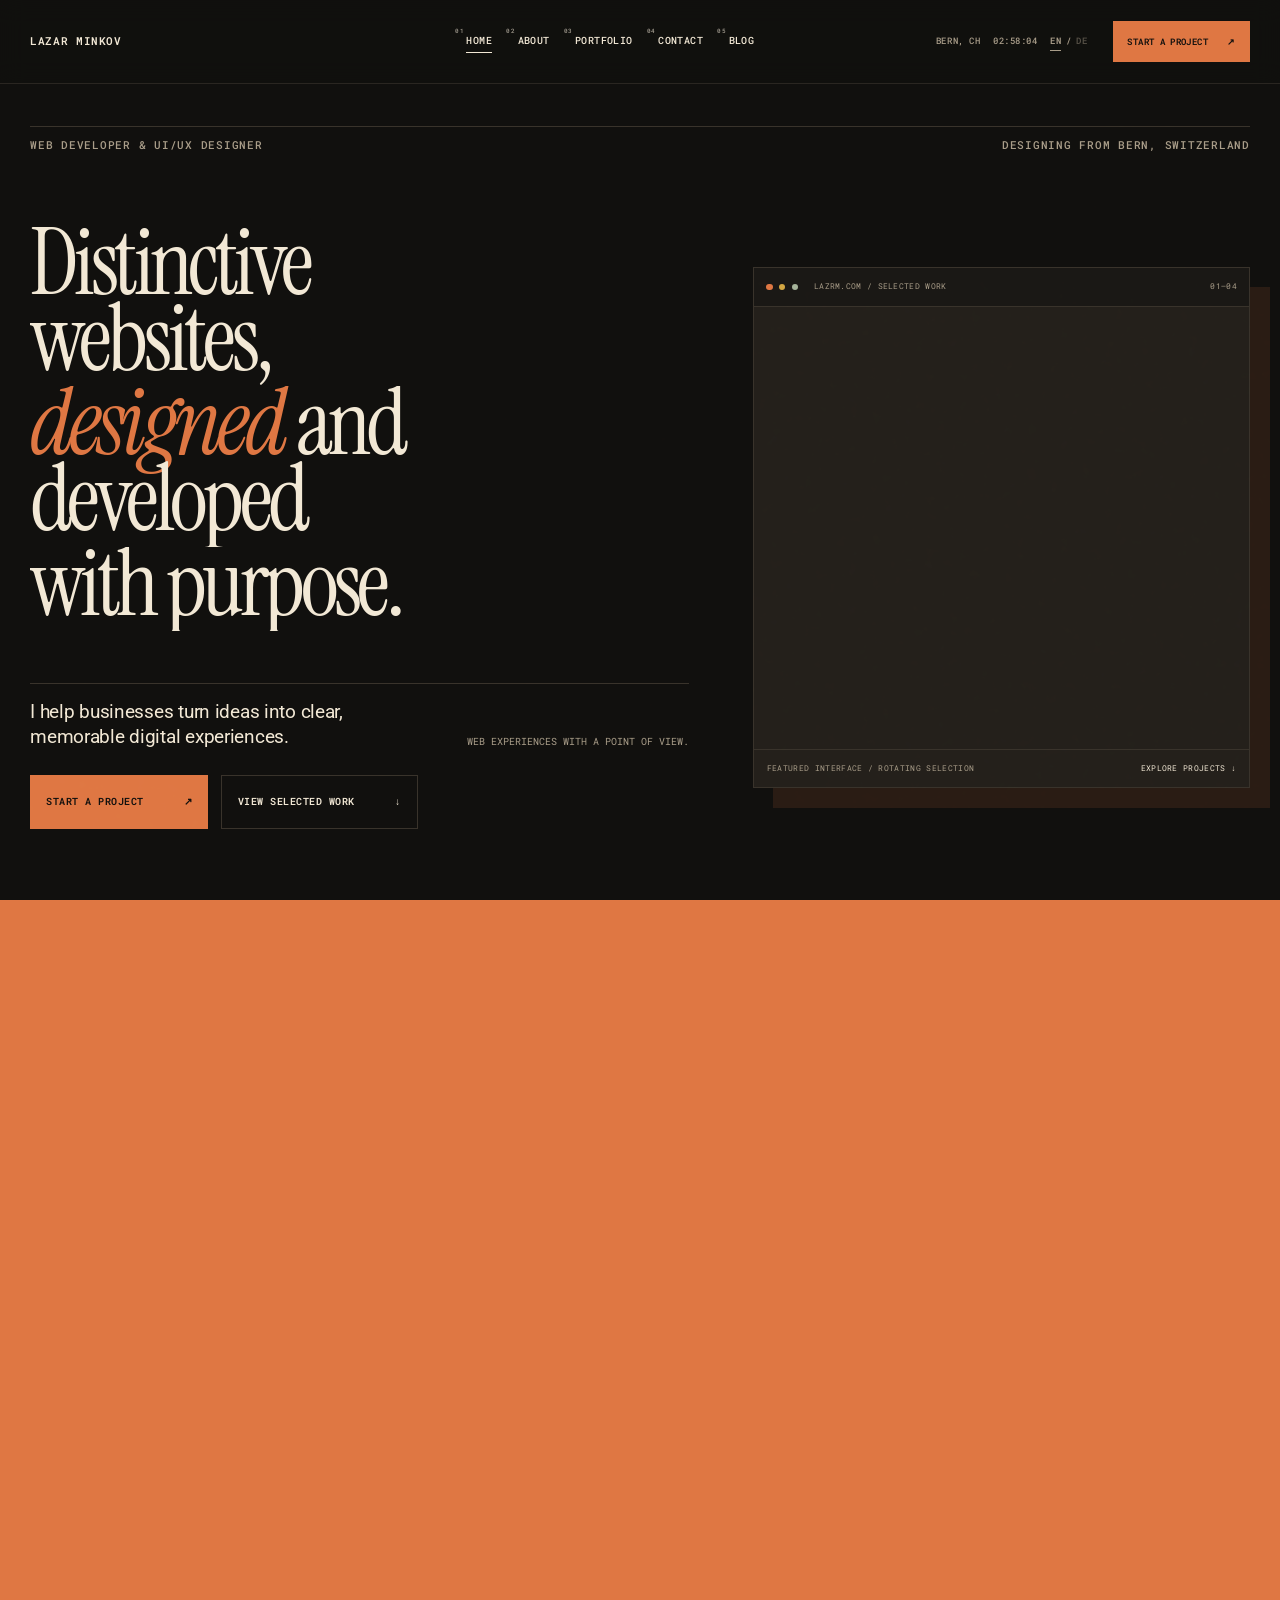
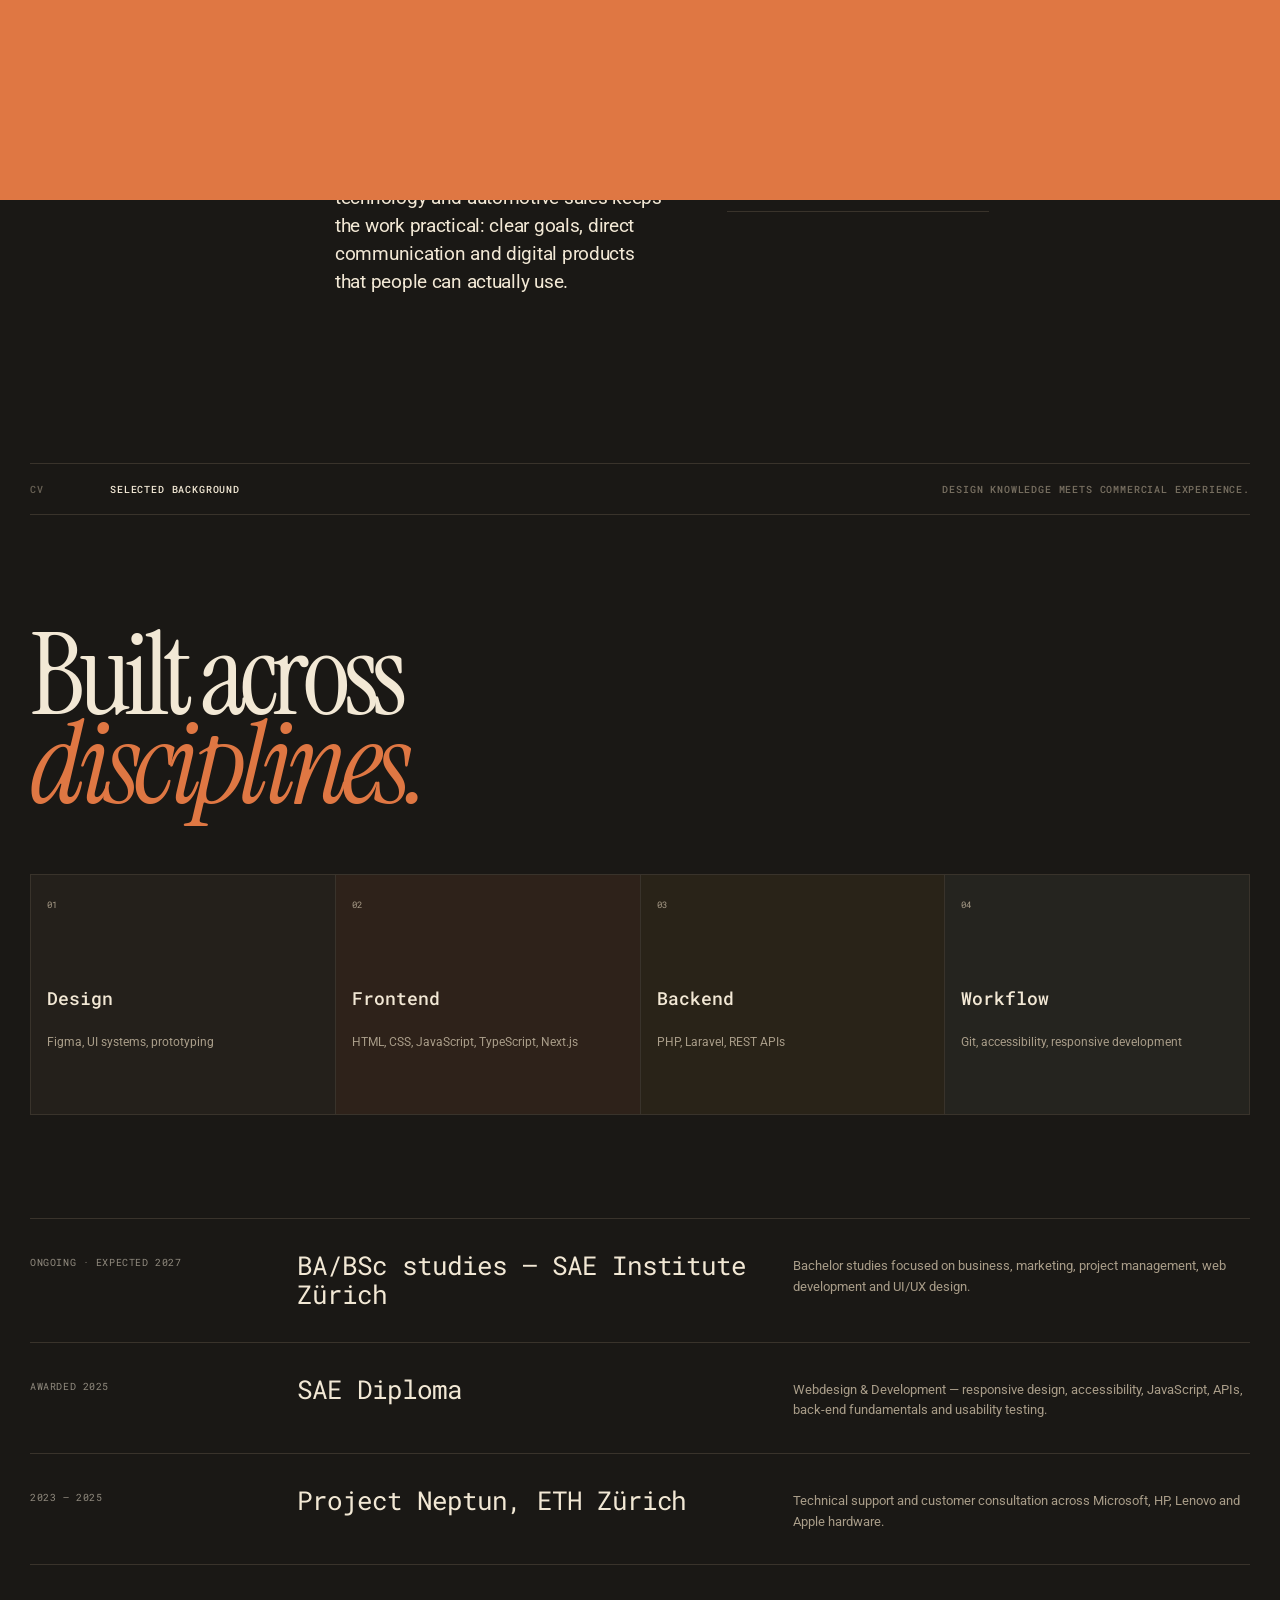
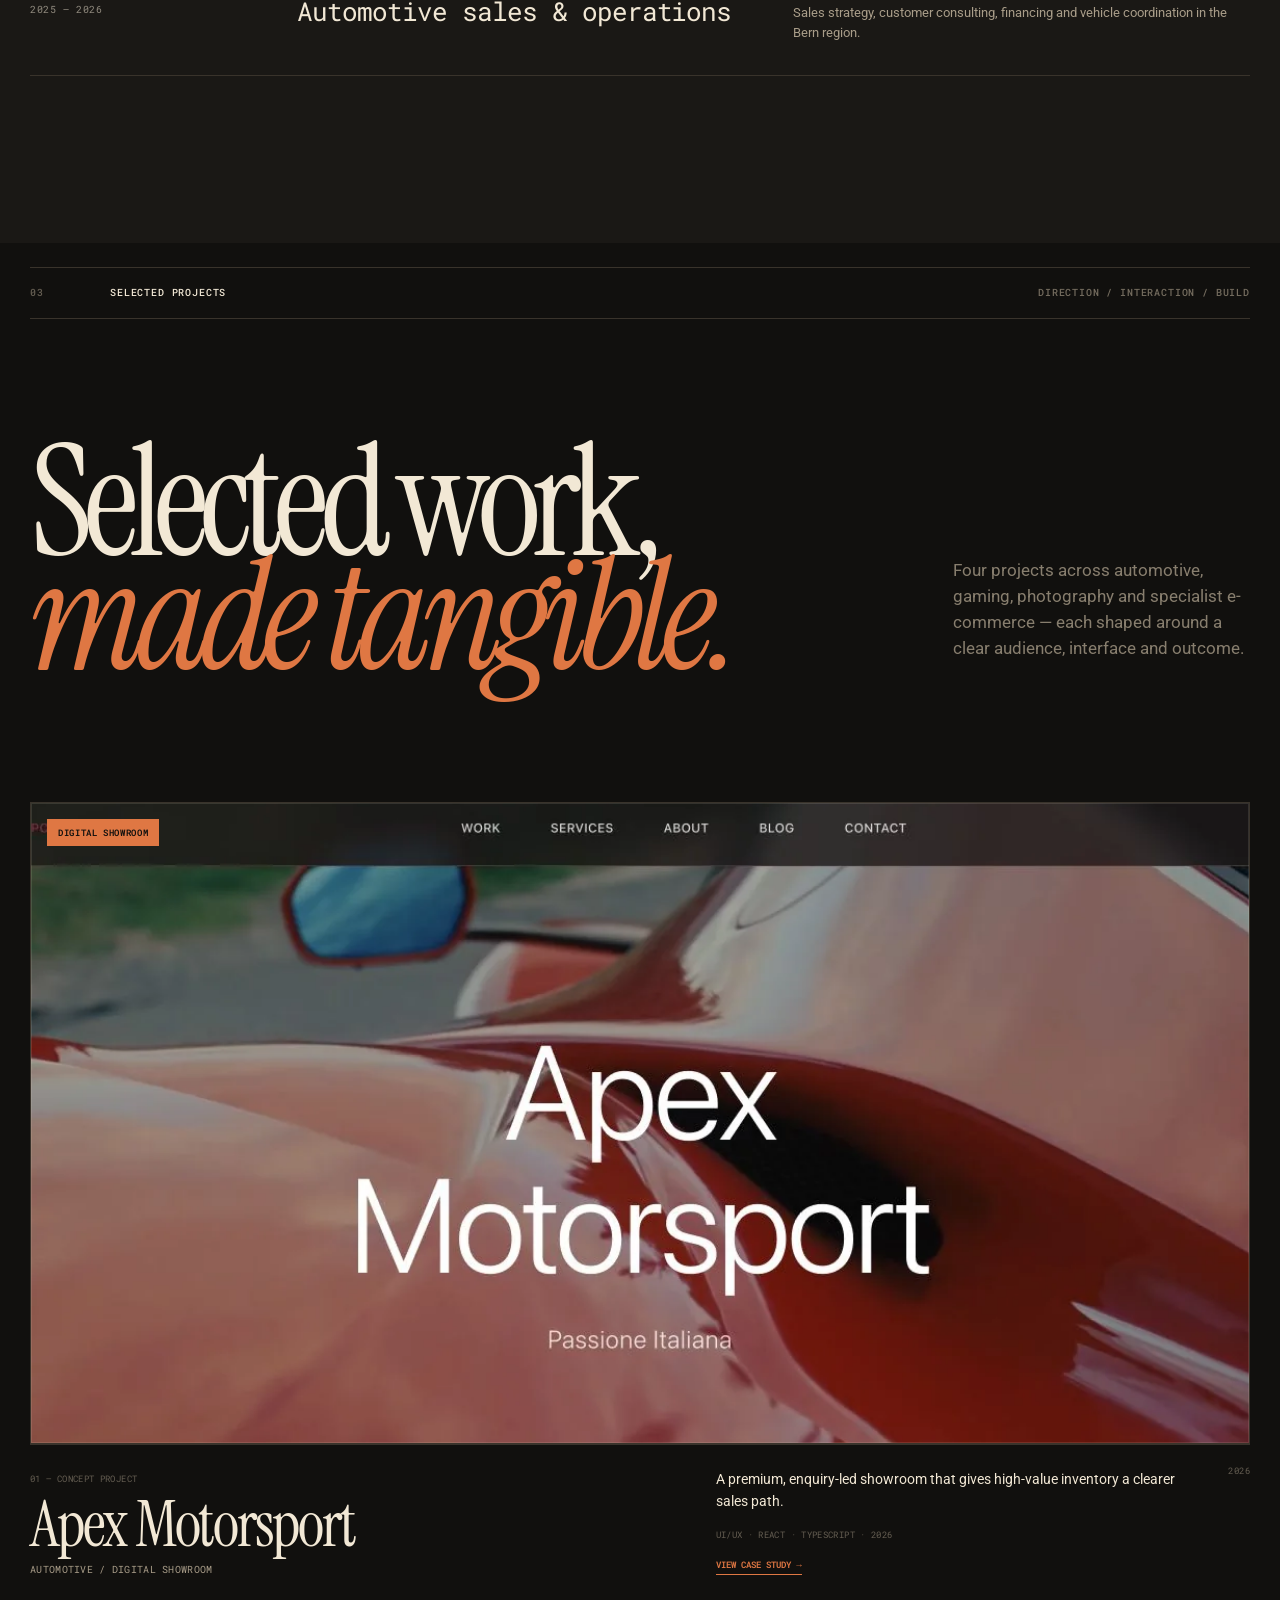
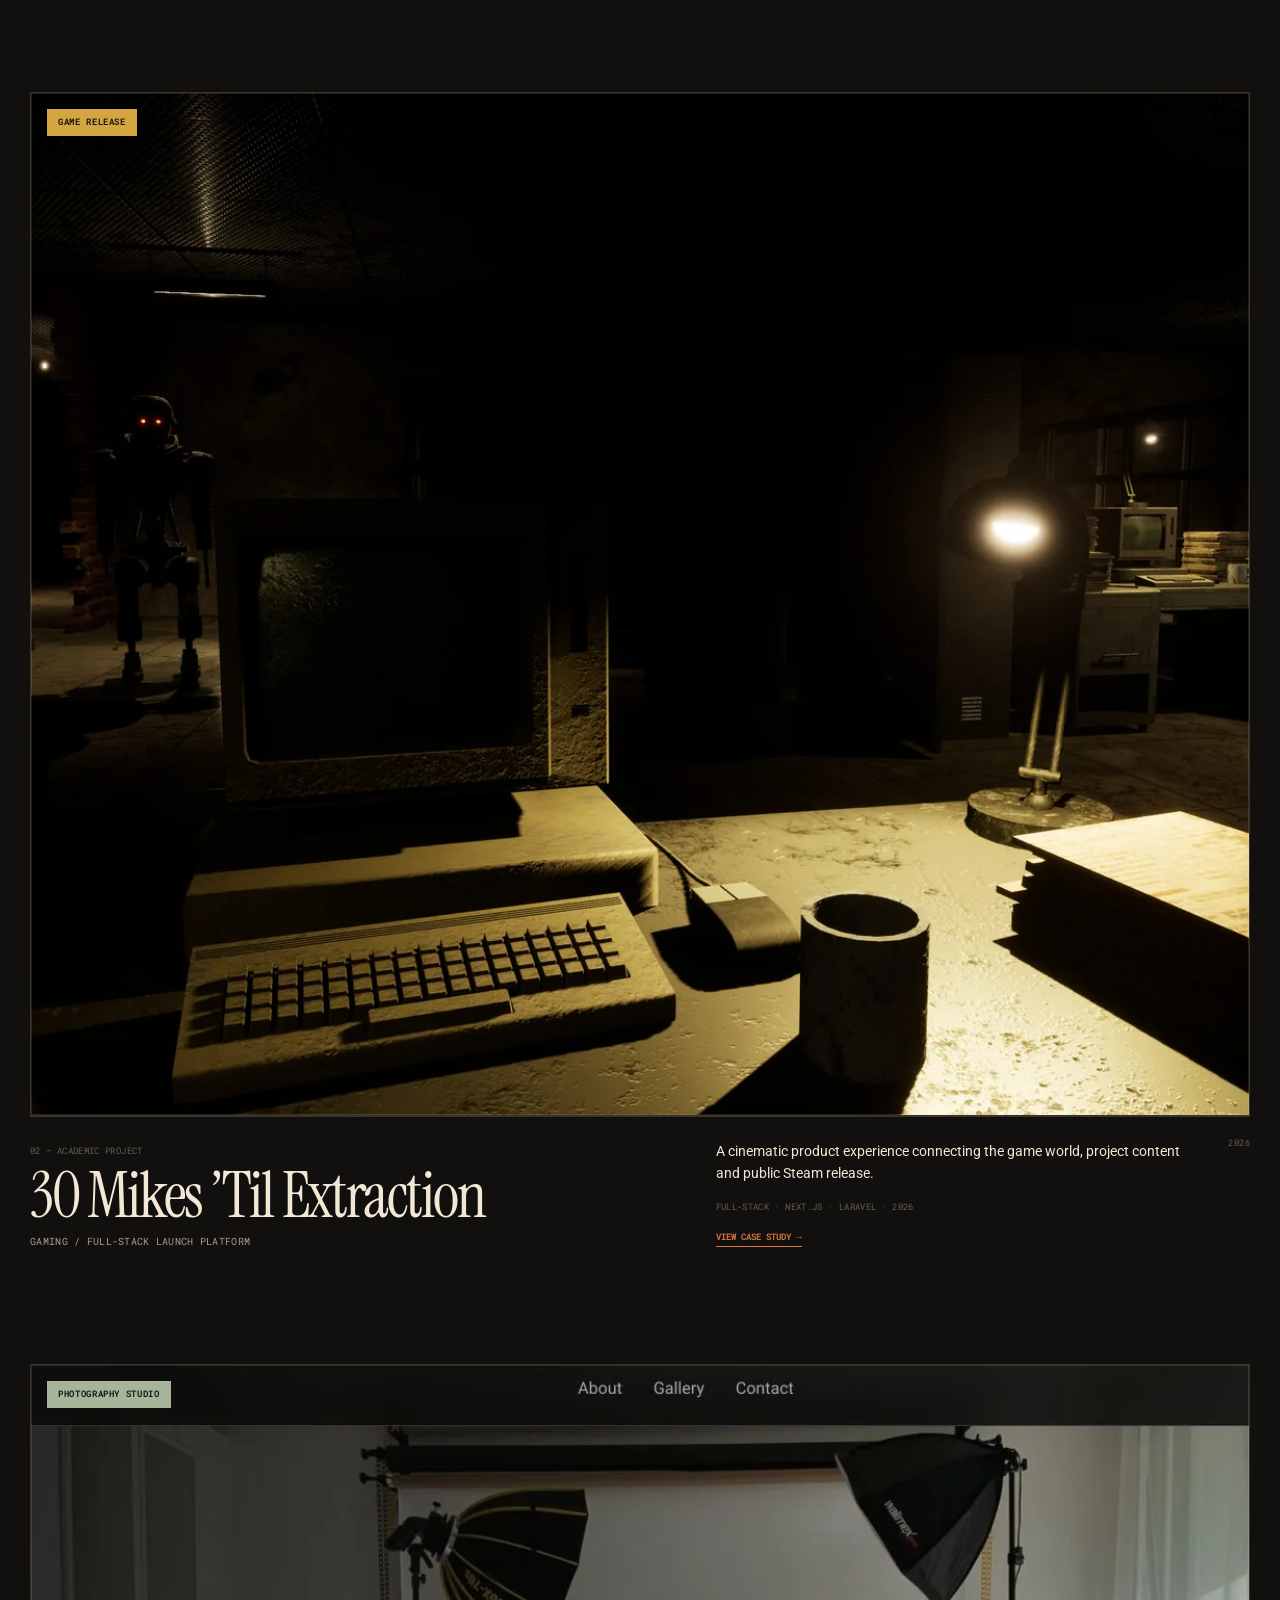
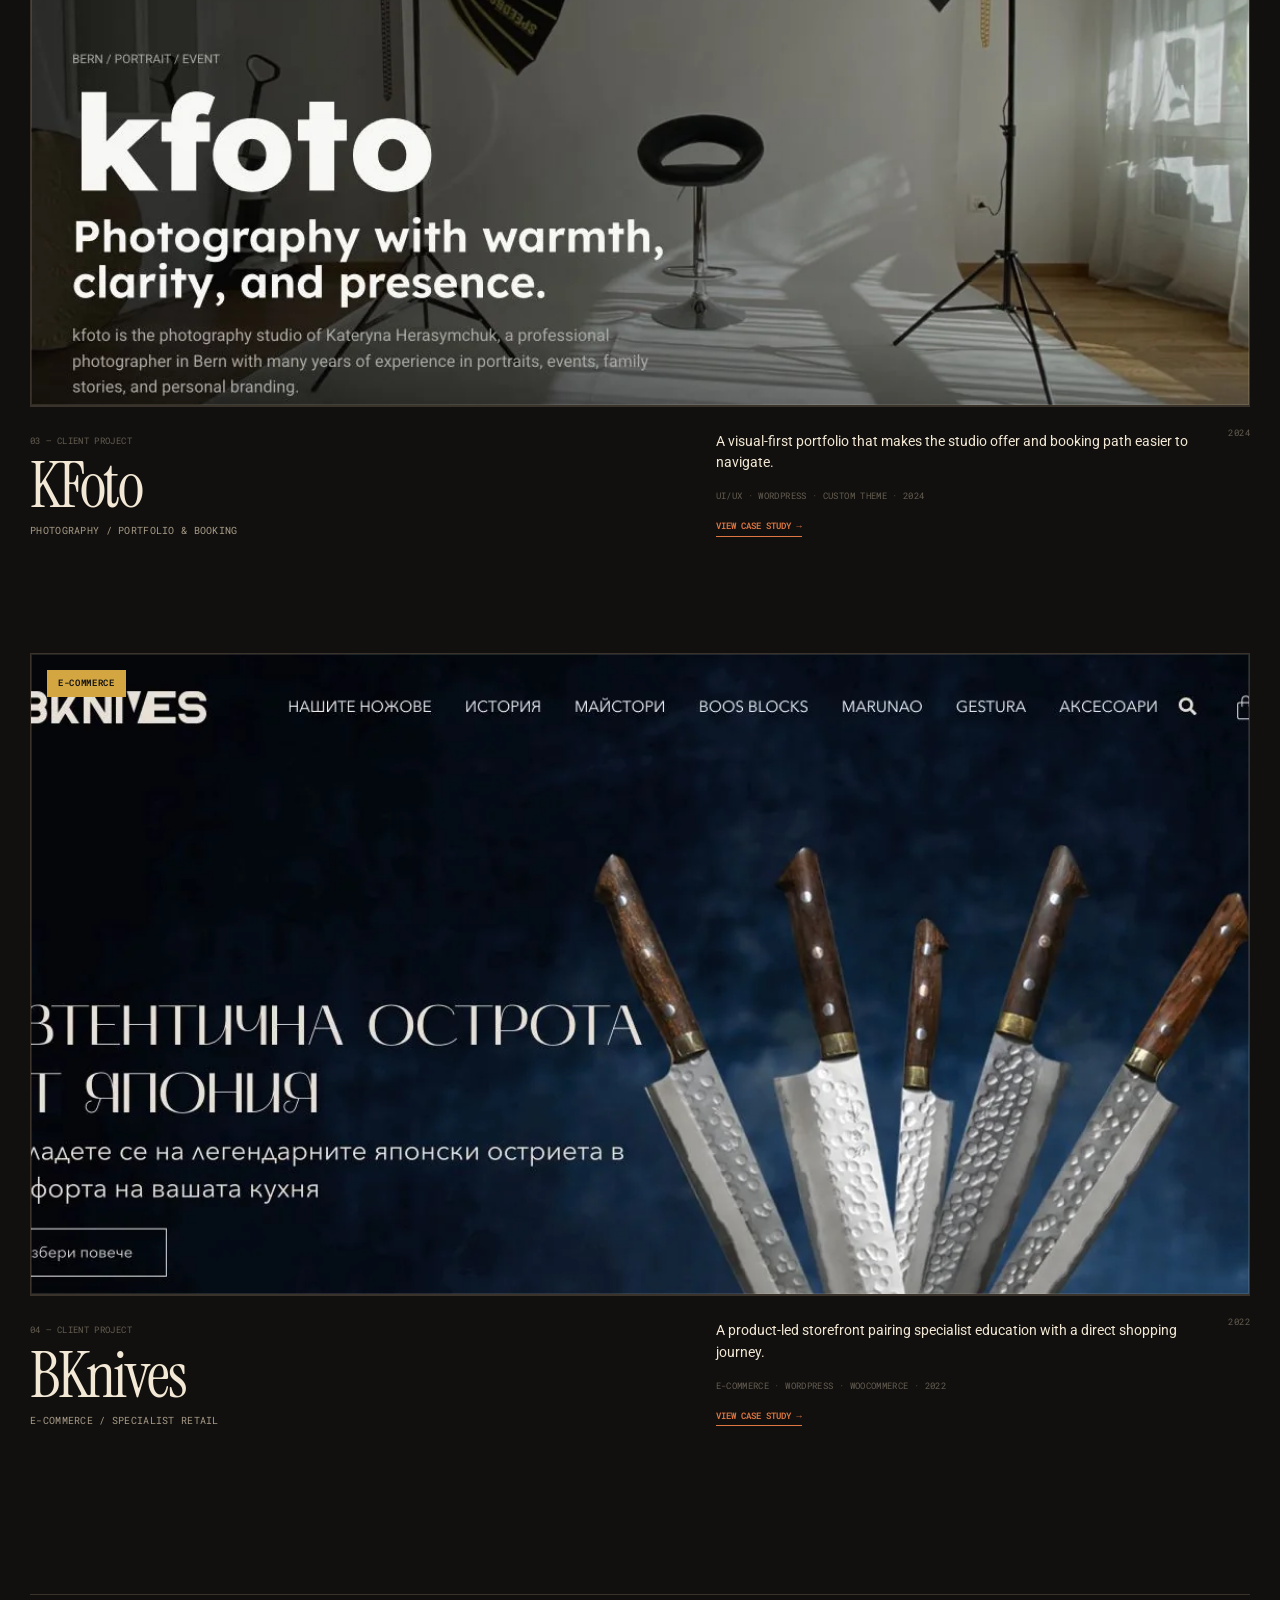
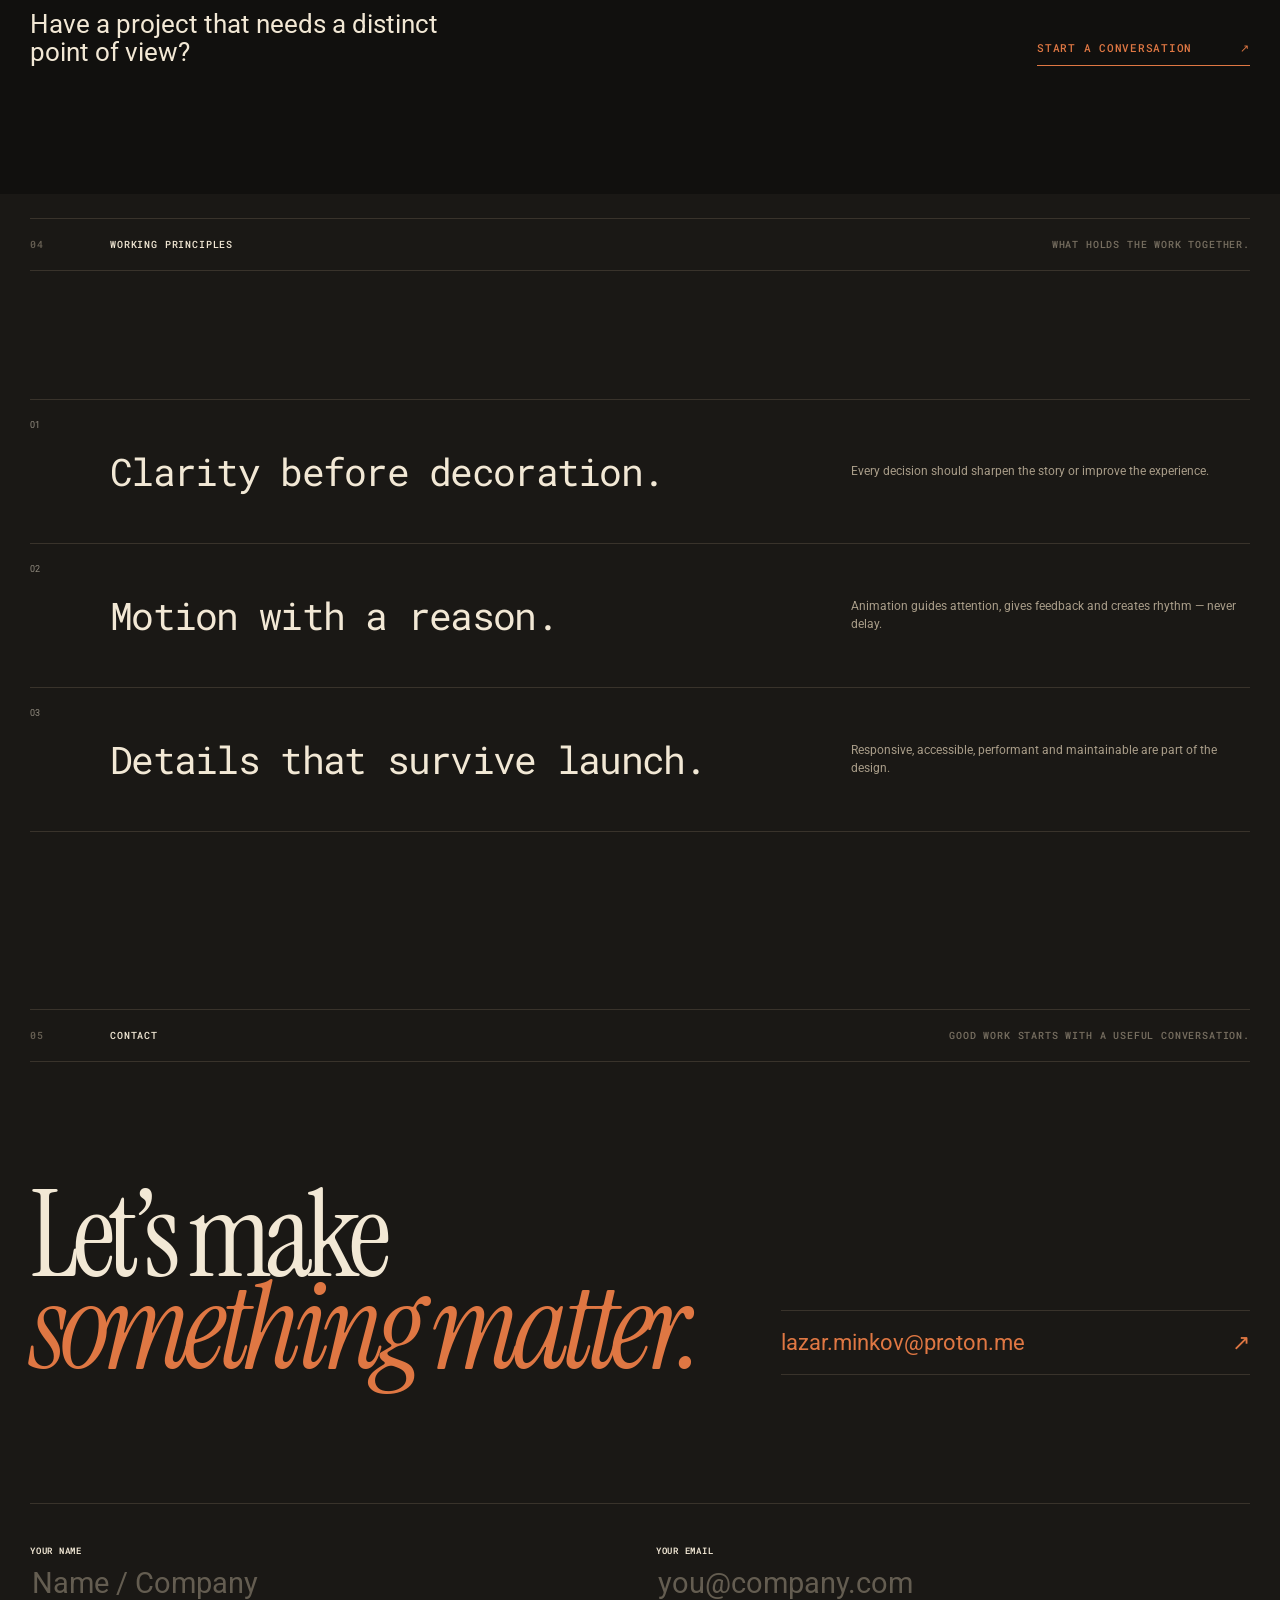
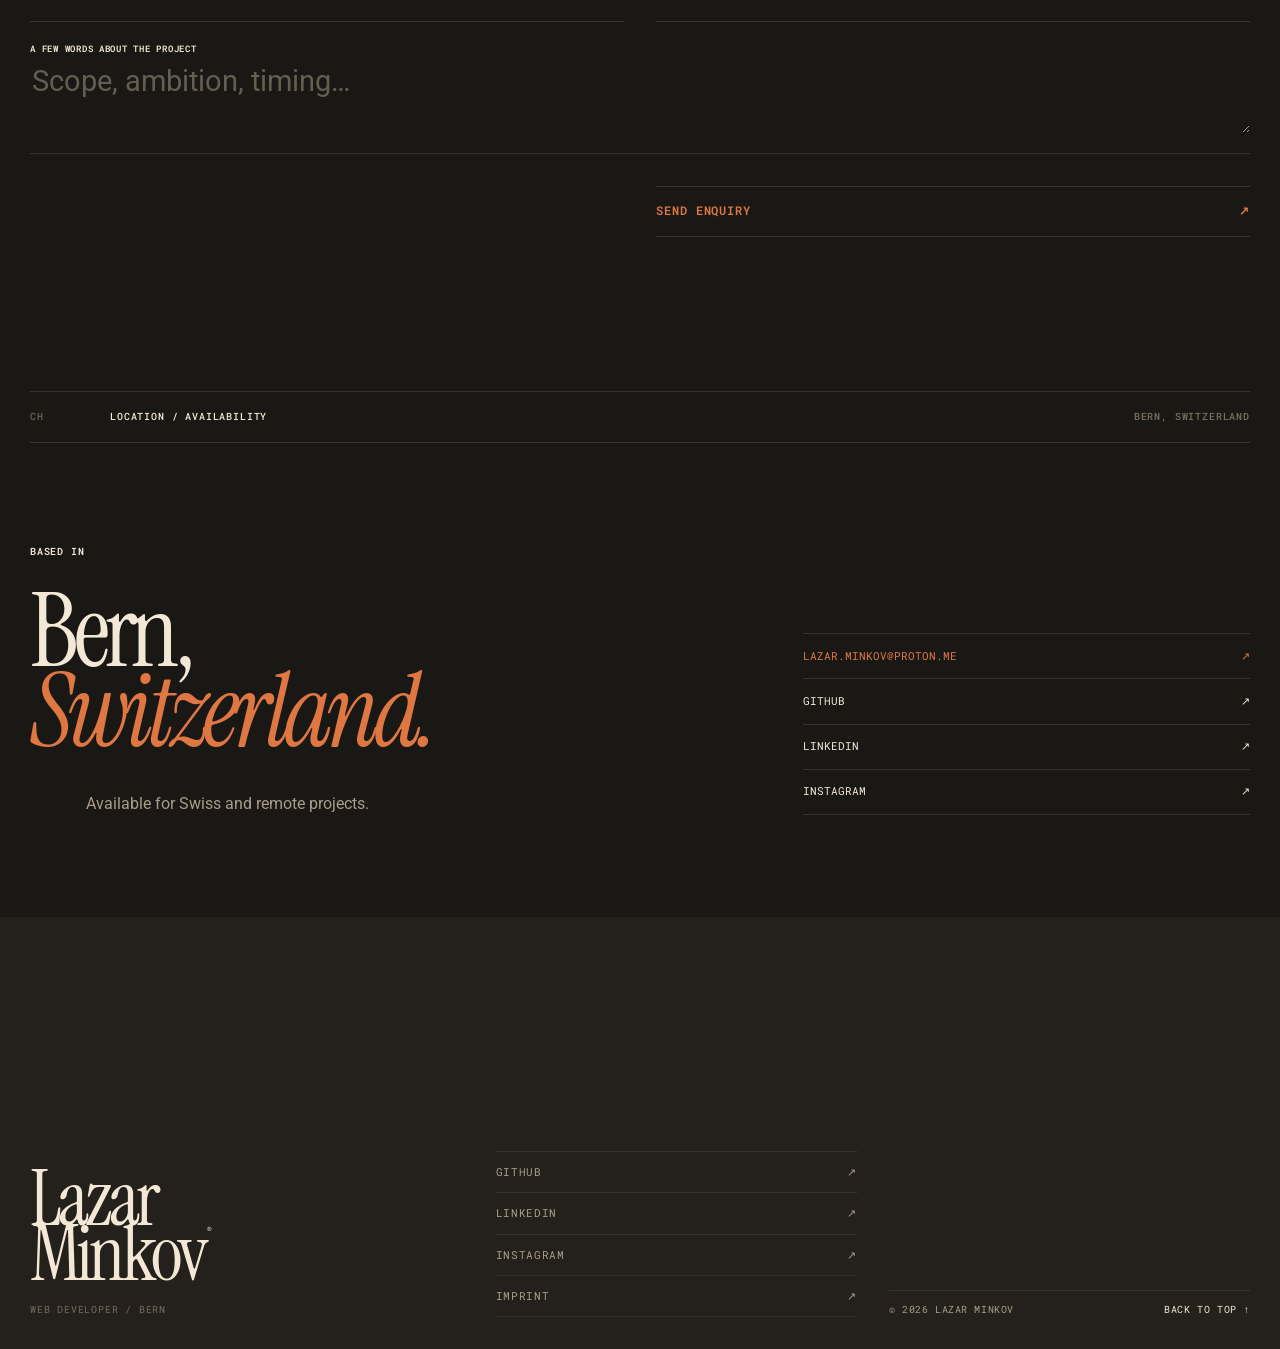
==== commit 4e3f8952: "Redesign portfolio and add case studies" ====
--- a/index.html
+++ b/index.html
@@ -7,7 +7,7 @@
       name="description"
       content="Lazar Minkov is an independent web developer in Bern, Switzerland, creating distinctive websites with precise code and thoughtful motion."
     />
-    <meta name="theme-color" content="#F5F1E9" />
+    <meta name="theme-color" content="#11100E" />
     <meta property="og:title" content="Lazar Minkov — Web Developer, Bern" />
     <meta
       property="og:description"
@@ -15,24 +15,34 @@
     />
     <meta property="og:type" content="website" />
     <meta property="og:url" content="https://lazrm.com/" />
-    <meta property="og:image" content="https://lazrm.com/assets/images/projects/apex-motorsport.webp" />
+    <meta
+      property="og:image"
+      content="https://lazrm.com/assets/images/projects/apex-motorsport.webp"
+    />
     <title>Lazar Minkov — Web Developer in Bern</title>
     <link rel="canonical" href="https://lazrm.com/" />
     <link rel="icon" href="assets/favicon.svg" type="image/svg+xml" />
-    <link rel="preload" href="assets/fonts/instrument-serif-regular.ttf" as="font" type="font/ttf" crossorigin />
-    <link rel="preload" href="assets/fonts/dm-sans-regular.ttf" as="font" type="font/ttf" crossorigin />
+    <link rel="preconnect" href="https://fonts.googleapis.com" />
+    <link rel="preconnect" href="https://fonts.gstatic.com" crossorigin />
+    <link
+      href="https://fonts.googleapis.com/css2?family=Roboto:wght@400;500;700&family=Roboto+Mono:wght@400;500;600&display=swap"
+      rel="stylesheet"
+    />
+    <link
+      rel="preload"
+      href="assets/fonts/instrument-serif-regular.ttf"
+      as="font"
+      type="font/ttf"
+      crossorigin
+    />
     <link rel="stylesheet" href="styles.css" />
     <script src="translations.js" defer></script>
     <script src="app.js" defer></script>
   </head>
   <body data-page="home">
-    <a class="skip-link" href="#main" data-i18n="common.skip">Skip to content</a>
-
-    <div class="loader" aria-hidden="true">
-      <div class="loader__mark">LM<sup>26</sup></div>
-      <div class="loader__track"><span></span></div>
-      <p data-i18n="home.loader">Bern, Switzerland</p>
-    </div>
+    <a class="skip-link" href="#main" data-i18n="common.skip"
+      >Skip to content</a
+    >
 
     <div class="page-wipe" aria-hidden="true"></div>
     <div class="grain" aria-hidden="true"></div>
@@ -43,29 +53,62 @@
     </div>
 
     <header class="site-header">
-      <a class="brand magnetic" href="#home" aria-label="Lazar Minkov, back to home">
-        <span>LM</span><sup>26</sup>
+      <a
+        class="brand magnetic"
+        href="#home"
+        aria-label="Lazar Minkov, back to home"
+      >
+        <span class="brand__name">Lazar Minkov</span>
       </a>
 
       <nav class="desktop-nav" aria-label="Primary navigation">
-        <a href="#home" data-nav="home"><span>01</span><b data-i18n="common.nav.home">Home</b></a>
-        <a href="#about" data-nav="about"><span>02</span><b data-i18n="common.nav.about">About</b></a>
-        <a href="#portfolio" data-nav="portfolio"><span>03</span><b data-i18n="common.nav.portfolio">Portfolio</b></a>
-        <a href="#contact" data-nav="contact"><span>04</span><b data-i18n="common.nav.contact">Contact</b></a>
-        <a href="blog.html"><span>05</span><b data-i18n="common.nav.blog">Blog</b></a>
+        <a href="#home" data-nav="home"
+          ><span>01</span><b data-i18n="common.nav.home">Home</b></a
+        >
+        <a href="#about" data-nav="about"
+          ><span>02</span><b data-i18n="common.nav.about">About</b></a
+        >
+        <a href="#portfolio" data-nav="portfolio"
+          ><span>03</span><b data-i18n="common.nav.portfolio">Portfolio</b></a
+        >
+        <a href="#contact" data-nav="contact"
+          ><span>04</span><b data-i18n="common.nav.contact">Contact</b></a
+        >
+        <a href="blog.html"
+          ><span>05</span><b data-i18n="common.nav.blog">Blog</b></a
+        >
       </nav>
 
       <div class="header-meta">
         <span>Bern, CH</span>
         <span class="bern-time" aria-label="Current time in Bern">--:--</span>
-        <div class="language-switch" role="group" aria-label="Language" data-i18n-aria-label="common.languageLabel">
-          <button type="button" data-lang-switch="en" aria-pressed="true">EN</button>
+        <div
+          class="language-switch"
+          role="group"
+          aria-label="Language"
+          data-i18n-aria-label="common.languageLabel"
+        >
+          <button type="button" data-lang-switch="en" aria-pressed="true">
+            EN
+          </button>
           <span>/</span>
-          <button type="button" data-lang-switch="de" aria-pressed="false">DE</button>
+          <button type="button" data-lang-switch="de" aria-pressed="false">
+            DE
+          </button>
         </div>
       </div>
 
-      <button class="menu-toggle magnetic" type="button" aria-expanded="false" aria-controls="mobile-menu">
+      <a class="header-cta magnetic" href="#contact">
+        <span data-i18n="home.hero.primary">Start a project</span>
+        <span aria-hidden="true">↗</span>
+      </a>
+
+      <button
+        class="menu-toggle magnetic"
+        type="button"
+        aria-expanded="false"
+        aria-controls="mobile-menu"
+      >
         <span class="menu-toggle__text" data-i18n="common.menu">Menu</span>
         <span class="menu-toggle__dot" aria-hidden="true"></span>
       </button>
@@ -75,51 +118,139 @@
       <div class="mobile-menu__top">
         <span data-i18n="common.navigation">Navigation</span>
         <div class="mobile-language">
-          <button type="button" data-lang-switch="en" aria-pressed="true">EN</button>
+          <button type="button" data-lang-switch="en" aria-pressed="true">
+            EN
+          </button>
           <span>/</span>
-          <button type="button" data-lang-switch="de" aria-pressed="false">DE</button>
+          <button type="button" data-lang-switch="de" aria-pressed="false">
+            DE
+          </button>
         </div>
       </div>
       <nav aria-label="Mobile navigation">
-        <a href="#home"><span>01</span><b data-i18n="common.nav.home">Home</b></a>
-        <a href="#about"><span>02</span><b data-i18n="common.nav.about">About</b></a>
-        <a href="#portfolio"><span>03</span><b data-i18n="common.nav.portfolio">Portfolio</b></a>
-        <a href="#contact"><span>04</span><b data-i18n="common.nav.contact">Contact</b></a>
-        <a href="blog.html"><span>05</span><b data-i18n="common.nav.blog">Blog</b></a>
+        <a href="#home"
+          ><span>01</span><b data-i18n="common.nav.home">Home</b></a
+        >
+        <a href="#about"
+          ><span>02</span><b data-i18n="common.nav.about">About</b></a
+        >
+        <a href="#portfolio"
+          ><span>03</span><b data-i18n="common.nav.portfolio">Portfolio</b></a
+        >
+        <a href="#contact"
+          ><span>04</span><b data-i18n="common.nav.contact">Contact</b></a
+        >
+        <a href="blog.html"
+          ><span>05</span><b data-i18n="common.nav.blog">Blog</b></a
+        >
       </nav>
+      <a class="mobile-menu__cta" href="#contact">
+        <span data-i18n="home.hero.primary">Start a project</span>
+        <span aria-hidden="true">↗</span>
+      </a>
       <div class="mobile-menu__footer">
-        <a href="https://github.com/dinero2004" target="_blank" rel="noreferrer">GitHub ↗</a>
-        <a href="https://www.linkedin.com/in/lazar-minkov-b0494b22a/" target="_blank" rel="noreferrer">LinkedIn ↗</a>
-        <a href="https://www.instagram.com/lazar.minkov" target="_blank" rel="noreferrer">Instagram ↗</a>
+        <a href="https://github.com/dinero2004" target="_blank" rel="noreferrer"
+          >GitHub ↗</a
+        >
+        <a
+          href="https://www.linkedin.com/in/lazar-minkov-b0494b22a/"
+          target="_blank"
+          rel="noreferrer"
+          >LinkedIn ↗</a
+        >
+        <a
+          href="https://www.instagram.com/lazar.minkov"
+          target="_blank"
+          rel="noreferrer"
+          >Instagram ↗</a
+        >
       </div>
     </div>
 
     <main id="main">
       <section class="hero section-light" id="home" data-section="home">
         <div class="hero__eyebrow reveal">
-          <p data-i18n="home.hero.eyebrow1">Web developer &amp; UI/UX designer</p>
+          <p data-i18n="home.hero.eyebrow1">
+            Web developer &amp; UI/UX designer
+          </p>
           <p data-i18n="home.hero.eyebrow2">Designing from Bern, Switzerland</p>
         </div>
 
-        <h1
-          class="hero__title"
-          data-i18n-html="home.hero.title"
-        >
-          <span class="title-line"><span>Web experiences</span></span>
-          <span class="title-line title-line--offset"><span>with a <em>point</em></span></span>
-          <span class="title-line"><span>of view.</span></span>
-        </h1>
-
-        <div class="hero__lower reveal">
-          <p class="hero__intro">
-            <span data-i18n="home.hero.intro">
-              I combine strategic design, precise development and thoughtful motion to create
-              digital experiences with character.
-            </span>
-          </p>
-          <a class="round-link magnetic" href="#portfolio" data-cursor="Scroll">
-            <span data-i18n-html="home.hero.selected">Selected<br />work</span>
-            <span aria-hidden="true">↓</span>
+        <div class="hero__composition">
+          <div class="hero__copy">
+            <h1 class="hero__title" data-i18n-html="home.hero.title">
+              <span class="title-line"><span>Distinctive websites,</span></span>
+              <span class="title-line"
+                ><span><em>designed</em> and developed</span></span
+              >
+              <span class="title-line"><span>with purpose.</span></span>
+            </h1>
+
+            <div class="hero__message reveal">
+              <p class="hero__intro" data-i18n="home.hero.intro">
+                I help businesses turn ideas into clear, memorable digital
+                experiences.
+              </p>
+              <p class="hero__support" data-i18n="home.hero.support">
+                Web experiences with a point of view.
+              </p>
+            </div>
+
+            <div class="hero__actions reveal">
+              <a class="button-primary magnetic" href="#contact">
+                <span data-i18n="home.hero.primary">Start a project</span>
+                <span aria-hidden="true">↗</span>
+              </a>
+              <a class="button-secondary" href="#portfolio">
+                <span data-i18n="home.hero.secondary">View selected work</span>
+                <span aria-hidden="true">↓</span>
+              </a>
+            </div>
+          </div>
+
+          <a
+            class="hero__showcase reveal"
+            href="#portfolio"
+            data-cursor="Explore"
+            aria-label="View selected projects"
+          >
+            <div class="browser-bar" aria-hidden="true">
+              <span></span><span></span><span></span>
+              <p>lazrm.com / selected work</p>
+              <b>01—04</b>
+            </div>
+            <div class="hero__showcase-images">
+              <img
+                src="assets/images/projects/apex-motorsport.webp"
+                alt=""
+                width="1512"
+                height="640"
+              />
+              <img
+                src="assets/images/projects/30-mikes.webp"
+                alt=""
+                width="1920"
+                height="1022"
+              />
+              <img
+                src="assets/images/projects/kfoto.webp"
+                alt=""
+                width="1512"
+                height="640"
+              />
+              <img
+                src="assets/images/projects/bknives.webp"
+                alt=""
+                width="1280"
+                height="640"
+              />
+            </div>
+            <div class="hero__showcase-meta">
+              <span data-i18n="home.hero.showcase"
+                >Featured interface / rotating selection</span
+              >
+              <span data-i18n="home.hero.explore">Explore projects ↓</span>
+            </div>
           </a>
         </div>
 
@@ -131,14 +262,20 @@
 
       <div class="marquee" aria-hidden="true">
         <div class="marquee__track">
-          <span data-i18n="home.marquee.design">Design direction</span><i>✳</i>
-          <span data-i18n="home.marquee.development">Creative development</span><i>✳</i>
-          <span data-i18n="home.marquee.motion">Interaction &amp; motion</span><i>✳</i>
-          <span data-i18n="home.marquee.bern">Based in Bern</span><i>✳</i>
-          <span data-i18n="home.marquee.design">Design direction</span><i>✳</i>
-          <span data-i18n="home.marquee.development">Creative development</span><i>✳</i>
-          <span data-i18n="home.marquee.motion">Interaction &amp; motion</span><i>✳</i>
-          <span data-i18n="home.marquee.bern">Based in Bern</span><i>✳</i>
+          <span data-i18n="home.marquee.design">Design direction</span
+          ><i>✳</i>
+          <span data-i18n="home.marquee.development">Creative development</span
+          ><i>✳</i>
+          <span data-i18n="home.marquee.motion">Interaction &amp; motion</span
+          ><i>✳</i> <span data-i18n="home.marquee.bern">Based in Bern</span
+          ><i>✳</i>
+          <span data-i18n="home.marquee.design">Design direction</span
+          ><i>✳</i>
+          <span data-i18n="home.marquee.development">Creative development</span
+          ><i>✳</i>
+          <span data-i18n="home.marquee.motion">Interaction &amp; motion</span
+          ><i>✳</i> <span data-i18n="home.marquee.bern">Based in Bern</span
+          ><i>✳</i>
         </div>
       </div>
 
@@ -147,37 +284,53 @@
           <span class="section-number">02</span>
           <p data-i18n="home.about.kicker">About / Approach</p>
           <p class="section-heading__side" data-i18n="home.about.side">
-            Digital craft, without the theatre.
+            Design direction meets working code.
           </p>
         </div>
 
         <div class="about__statement reveal">
-          <p class="serif-statement" data-i18n-html="home.about.statement">
+          <h2 class="serif-statement" data-i18n-html="home.about.statement">
             Small on <em>footprint</em>,<br />large on feeling.
-          </p>
+          </h2>
         </div>
 
         <div class="about__grid">
           <div class="about__bio reveal">
             <p class="label" data-i18n="home.about.profile">Profile</p>
             <p data-i18n="home.about.bio1">
-              I’m Lazar, a web developer and UI/UX designer working where visual identity,
-              interface design and front-end engineering overlap.
+              I’m Lazar, a web developer and UI/UX designer working where visual
+              identity, interface design and front-end engineering overlap.
             </p>
             <p data-i18n="home.about.bio2">
-              My background in customer-facing technology and automotive sales keeps the work
-              practical: clear goals, direct communication and digital products that people can
-              actually use.
+              My background in customer-facing technology and automotive sales
+              keeps the work practical: clear goals, direct communication and
+              digital products that people can actually use.
             </p>
           </div>
 
           <div class="about__services reveal">
             <p class="label" data-i18n="home.about.services">What I do</p>
             <ol>
-              <li><span>01</span><p data-i18n="home.about.service1">Art direction &amp; UI/UX</p></li>
-              <li><span>02</span><p data-i18n="home.about.service2">Front-end &amp; full-stack development</p></li>
-              <li><span>03</span><p data-i18n="home.about.service3">Motion &amp; interaction</p></li>
-              <li><span>04</span><p data-i18n="home.about.service4">E-commerce &amp; digital products</p></li>
+              <li>
+                <span>01</span>
+                <p data-i18n="home.about.service1">Art direction &amp; UI/UX</p>
+              </li>
+              <li>
+                <span>02</span>
+                <p data-i18n="home.about.service2">
+                  Front-end &amp; full-stack development
+                </p>
+              </li>
+              <li>
+                <span>03</span>
+                <p data-i18n="home.about.service3">Motion &amp; interaction</p>
+              </li>
+              <li>
+                <span>04</span>
+                <p data-i18n="home.about.service4">
+                  E-commerce &amp; digital products
+                </p>
+              </li>
             </ol>
           </div>
 
@@ -189,9 +342,16 @@
               <dt data-i18n="home.about.focus">Focus</dt>
               <dd data-i18n="home.about.focusValue">Web &amp; digital</dd>
               <dt data-i18n="home.about.credential">Diploma</dt>
-              <dd data-i18n="home.about.credentialValue">SAE Webdesign &amp; Development</dd>
+              <dd data-i18n="home.about.credentialValue">
+                SAE Webdesign &amp; Development
+              </dd>
               <dt data-i18n="home.about.available">Available</dt>
-              <dd><span class="status-dot"></span><span data-i18n="home.about.availableValue">Select projects</span></dd>
+              <dd>
+                <span class="status-dot"></span
+                ><span data-i18n="home.about.availableValue"
+                  >Select projects</span
+                >
+              </dd>
             </dl>
           </div>
         </div>
@@ -206,61 +366,108 @@
           </div>
 
           <div class="background-block__intro reveal">
-            <h2 data-i18n-html="home.background.title">Built across<br /><em>disciplines.</em></h2>
-            <p>HTML / CSS / JavaScript / TypeScript / Next.js / PHP / Laravel / REST APIs</p>
+            <h2 data-i18n-html="home.background.title">
+              Built across<br /><em>disciplines.</em>
+            </h2>
+          </div>
+
+          <div class="capabilities-grid reveal" aria-label="Capabilities">
+            <article>
+              <span>01</span>
+              <h3 data-i18n="home.background.skills.design">Design</h3>
+              <p data-i18n="home.background.skills.designList">
+                Figma, UI systems, prototyping
+              </p>
+            </article>
+            <article>
+              <span>02</span>
+              <h3 data-i18n="home.background.skills.frontend">Frontend</h3>
+              <p data-i18n="home.background.skills.frontendList">
+                HTML, CSS, JavaScript, TypeScript, Next.js
+              </p>
+            </article>
+            <article>
+              <span>03</span>
+              <h3 data-i18n="home.background.skills.backend">Backend</h3>
+              <p data-i18n="home.background.skills.backendList">
+                PHP, Laravel, REST APIs
+              </p>
+            </article>
+            <article>
+              <span>04</span>
+              <h3 data-i18n="home.background.skills.workflow">Workflow</h3>
+              <p data-i18n="home.background.skills.workflowList">
+                Git, accessibility, responsive development
+              </p>
+            </article>
           </div>
 
           <div class="experience-list">
             <article class="experience reveal">
-              <span data-i18n="home.background.item1.date">2023 — 2027</span>
-              <h3 data-i18n="home.background.item1.title">SAE Institute Zürich</h3>
+              <span data-i18n="home.background.item1.date"
+                >Ongoing · Expected 2027</span
+              >
+              <h3 data-i18n="home.background.item1.title">
+                BA/BSc studies — SAE Institute Zürich
+              </h3>
               <p data-i18n="home.background.item1.text">
-                Bachelor studies focused on business, marketing, project management, web
-                development and UI/UX design.
+                Bachelor studies focused on business, marketing, project
+                management, web development and UI/UX design.
               </p>
             </article>
             <article class="experience reveal">
               <span data-i18n="home.background.item2.date">Awarded 2025</span>
               <h3 data-i18n="home.background.item2.title">SAE Diploma</h3>
               <p data-i18n="home.background.item2.text">
-                Webdesign &amp; Development — responsive design, accessibility, JavaScript, APIs,
-                back-end fundamentals and usability testing.
+                Webdesign &amp; Development — responsive design, accessibility,
+                JavaScript, APIs, back-end fundamentals and usability testing.
               </p>
             </article>
             <article class="experience reveal">
               <span data-i18n="home.background.item3.date">2023 — 2025</span>
-              <h3 data-i18n="home.background.item3.title">Project Neptun, ETH Zürich</h3>
+              <h3 data-i18n="home.background.item3.title">
+                Project Neptun, ETH Zürich
+              </h3>
               <p data-i18n="home.background.item3.text">
-                Technical support and customer consultation across Microsoft, HP, Lenovo and
-                Apple hardware.
+                Technical support and customer consultation across Microsoft,
+                HP, Lenovo and Apple hardware.
               </p>
             </article>
             <article class="experience reveal">
               <span data-i18n="home.background.item4.date">2025 — 2026</span>
-              <h3 data-i18n="home.background.item4.title">Automotive sales &amp; operations</h3>
+              <h3 data-i18n="home.background.item4.title">
+                Automotive sales &amp; operations
+              </h3>
               <p data-i18n="home.background.item4.text">
-                Sales strategy, customer consulting, financing and vehicle coordination in the
-                Bern region.
+                Sales strategy, customer consulting, financing and vehicle
+                coordination in the Bern region.
               </p>
             </article>
           </div>
         </div>
       </section>
 
-      <section class="portfolio section-dark" id="portfolio" data-section="portfolio">
+      <section
+        class="portfolio section-dark"
+        id="portfolio"
+        data-section="portfolio"
+      >
         <div class="section-heading section-heading--dark reveal">
           <span class="section-number">03</span>
-          <p data-i18n="home.portfolio.kicker">Selected client work</p>
+          <p data-i18n="home.portfolio.kicker">Selected projects</p>
           <p class="section-heading__side" data-i18n="home.portfolio.side">
             Direction / Interaction / Build
           </p>
         </div>
 
         <div class="portfolio__intro reveal">
-          <h2 data-i18n-html="home.portfolio.title">Work with<br /><em>traction.</em></h2>
+          <h2 data-i18n-html="home.portfolio.title">
+            Selected work,<br /><em>made tangible.</em>
+          </h2>
           <p data-i18n="home.portfolio.intro">
-            Four live projects across automotive, gaming, photography and specialist e-commerce —
-            each shaped around a distinct audience and business goal.
+            Four live projects across automotive, gaming, photography and
+            specialist e-commerce — each shaped around a distinct audience and
+            business goal.
           </p>
         </div>
 
@@ -268,10 +475,8 @@
           <article class="project reveal">
             <a
               class="project__media"
-              href="https://dinero2004-apex-motorsport-deal-git-73afaf-dinero2004s-projects.vercel.app/"
-              target="_blank"
-              rel="noreferrer"
-              data-cursor="Visit"
+              href="case-study.html?project=apex-motorsport"
+              data-cursor="View"
             >
               <img
                 src="assets/images/projects/apex-motorsport.webp"
@@ -280,35 +485,44 @@
                 height="640"
                 loading="lazy"
               />
-              <span class="project__tag" data-i18n="home.portfolio.apex.tag">Digital showroom</span>
+              <span class="project__tag" data-i18n="home.portfolio.apex.tag"
+                >Digital showroom</span
+              >
             </a>
             <div class="project__meta">
               <div>
-                <span>01 / 04</span>
+                <span data-i18n="home.portfolio.apex.kind"
+                  >01 — Concept project</span
+                >
                 <h3>Apex Motorsport</h3>
+                <p class="project__type" data-i18n="home.portfolio.apex.type">
+                  Automotive / Digital showroom
+                </p>
               </div>
-              <p>
-                <span data-i18n="home.portfolio.apex.description">
-                  UI/UX, front-end and motion for a curated sports and luxury car platform.
-                </span>
+              <div class="project__summary">
+                <p data-i18n="home.portfolio.apex.description">
+                  A premium, enquiry-led showroom that gives high-value
+                  inventory a clearer sales path.
+                </p>
+                <span data-i18n="home.portfolio.apex.stack"
+                  >UI/UX · React · TypeScript · 2026</span
+                >
                 <a
                   class="project__action"
-                  href="https://dinero2004-apex-motorsport-deal-git-73afaf-dinero2004s-projects.vercel.app/"
-                  target="_blank"
-                  rel="noreferrer"
-                ><span data-i18n="common.visitProject">Visit project</span> ↗</a>
-              </p>
-              <span class="project__year" data-i18n="common.live">Live</span>
+                  href="case-study.html?project=apex-motorsport"
+                  ><span data-i18n="common.viewCaseStudy">View case study</span>
+                  →</a
+                >
+              </div>
+              <span class="project__year">2026</span>
             </div>
           </article>
 
           <article class="project project--narrow reveal">
             <a
               class="project__media"
-              href="https://store.steampowered.com/app/4329460/30_Mikes_Til_Extraction/"
-              target="_blank"
-              rel="noreferrer"
-              data-cursor="Visit"
+              href="case-study.html?project=30-mikes"
+              data-cursor="View"
             >
               <img
                 src="assets/images/projects/30-mikes.webp"
@@ -317,36 +531,44 @@
                 height="1022"
                 loading="lazy"
               />
-              <span class="project__tag" data-i18n="home.portfolio.mikes.tag">Game release</span>
+              <span class="project__tag" data-i18n="home.portfolio.mikes.tag"
+                >Game release</span
+              >
             </a>
             <div class="project__meta">
               <div>
-                <span>02 / 04</span>
+                <span data-i18n="home.portfolio.mikes.kind"
+                  >02 — Academic project</span
+                >
                 <h3>30 Mikes ’Til Extraction</h3>
+                <p class="project__type" data-i18n="home.portfolio.mikes.type">
+                  Gaming / Full-stack launch platform
+                </p>
               </div>
-              <p>
-                <span data-i18n="home.portfolio.mikes.description">
-                  Launch experience for a dark first-person extraction shooter, connected to its
-                  public Steam release.
-                </span>
+              <div class="project__summary">
+                <p data-i18n="home.portfolio.mikes.description">
+                  A cinematic product experience connecting the game world,
+                  project content and public Steam release.
+                </p>
+                <span data-i18n="home.portfolio.mikes.stack"
+                  >Full-stack · Next.js · Laravel · 2026</span
+                >
                 <a
                   class="project__action"
-                  href="https://store.steampowered.com/app/4329460/30_Mikes_Til_Extraction/"
-                  target="_blank"
-                  rel="noreferrer"
-                ><span data-i18n="common.visitProject">Visit project</span> ↗</a>
-              </p>
-              <span class="project__year" data-i18n="common.live">Live</span>
+                  href="case-study.html?project=30-mikes"
+                  ><span data-i18n="common.viewCaseStudy">View case study</span>
+                  →</a
+                >
+              </div>
+              <span class="project__year">2026</span>
             </div>
           </article>
 
           <article class="project project--kfoto reveal">
             <a
               class="project__media"
-              href="https://kfoto.ch/"
-              target="_blank"
-              rel="noreferrer"
-              data-cursor="Visit"
+              href="case-study.html?project=kfoto"
+              data-cursor="View"
             >
               <img
                 src="assets/images/projects/kfoto.webp"
@@ -355,36 +577,42 @@
                 height="640"
                 loading="lazy"
               />
-              <span class="project__tag" data-i18n="home.portfolio.kfoto.tag">Photography studio</span>
+              <span class="project__tag" data-i18n="home.portfolio.kfoto.tag"
+                >Photography studio</span
+              >
             </a>
             <div class="project__meta">
               <div>
-                <span>03 / 04</span>
+                <span data-i18n="home.portfolio.kfoto.kind"
+                  >03 — Client project</span
+                >
                 <h3>KFoto</h3>
+                <p class="project__type" data-i18n="home.portfolio.kfoto.type">
+                  Photography / Portfolio &amp; booking
+                </p>
               </div>
-              <p>
-                <span data-i18n="home.portfolio.kfoto.description">
-                  Editorial portfolio, filterable gallery and booking journey for a Bern
-                  photographer.
-                </span>
-                <a
-                  class="project__action"
-                  href="https://kfoto.ch/"
-                  target="_blank"
-                  rel="noreferrer"
-                ><span data-i18n="common.visitProject">Visit project</span> ↗</a>
-              </p>
-              <span class="project__year" data-i18n="common.live">Live</span>
+              <div class="project__summary">
+                <p data-i18n="home.portfolio.kfoto.description">
+                  A visual-first portfolio that makes the studio offer and
+                  booking path easier to navigate.
+                </p>
+                <span data-i18n="home.portfolio.kfoto.stack"
+                  >UI/UX · WordPress · Custom theme · 2024</span
+                >
+                <a class="project__action" href="case-study.html?project=kfoto"
+                  ><span data-i18n="common.viewCaseStudy">View case study</span>
+                  →</a
+                >
+              </div>
+              <span class="project__year">2024</span>
             </div>
           </article>
 
           <article class="project project--narrow project--bknives reveal">
             <a
               class="project__media"
-              href="https://bknives.com/"
-              target="_blank"
-              rel="noreferrer"
-              data-cursor="Visit"
+              href="case-study.html?project=bknives"
+              data-cursor="View"
             >
               <img
                 src="assets/images/projects/bknives.webp"
@@ -393,34 +621,50 @@
                 height="640"
                 loading="lazy"
               />
-              <span class="project__tag" data-i18n="home.portfolio.bknives.tag">E-commerce</span>
+              <span class="project__tag" data-i18n="home.portfolio.bknives.tag"
+                >E-commerce</span
+              >
             </a>
             <div class="project__meta">
               <div>
-                <span>04 / 04</span>
+                <span data-i18n="home.portfolio.bknives.kind"
+                  >04 — Client project</span
+                >
                 <h3>BKnives</h3>
+                <p
+                  class="project__type"
+                  data-i18n="home.portfolio.bknives.type"
+                >
+                  E-commerce / Specialist retail
+                </p>
               </div>
-              <p>
-                <span data-i18n="home.portfolio.bknives.description">
-                  Product storytelling and online shopping experience for authentic Japanese
-                  kitchen knives.
-                </span>
+              <div class="project__summary">
+                <p data-i18n="home.portfolio.bknives.description">
+                  A product-led storefront pairing specialist education with a
+                  direct shopping journey.
+                </p>
+                <span data-i18n="home.portfolio.bknives.stack"
+                  >E-commerce · WordPress · WooCommerce · 2022</span
+                >
                 <a
                   class="project__action"
-                  href="https://bknives.com/"
-                  target="_blank"
-                  rel="noreferrer"
-                ><span data-i18n="common.visitProject">Visit project</span> ↗</a>
-              </p>
-              <span class="project__year" data-i18n="common.live">Live</span>
+                  href="case-study.html?project=bknives"
+                  ><span data-i18n="common.viewCaseStudy">View case study</span>
+                  →</a
+                >
+              </div>
+              <span class="project__year">2022</span>
             </div>
           </article>
         </div>
 
         <div class="portfolio__footer reveal">
-          <p data-i18n="home.portfolio.footer">Have a project that needs a distinct point of view?</p>
+          <p data-i18n="home.portfolio.footer">
+            Have a project that needs a distinct point of view?
+          </p>
           <a class="text-link magnetic" href="#contact">
-            <b data-i18n="home.portfolio.cta">Start a conversation</b> <span>↗</span>
+            <b data-i18n="home.portfolio.cta">Start a conversation</b>
+            <span>↗</span>
           </a>
         </div>
       </section>
@@ -437,7 +681,9 @@
         <div class="principles__list">
           <article class="principle reveal" data-principle="01">
             <span>01</span>
-            <h3 data-i18n="home.principles.one.title">Clarity before decoration.</h3>
+            <h3 data-i18n="home.principles.one.title">
+              Clarity before decoration.
+            </h3>
             <p data-i18n="home.principles.one.text">
               Every decision should sharpen the story or improve the experience.
             </p>
@@ -446,14 +692,18 @@
             <span>02</span>
             <h3 data-i18n="home.principles.two.title">Motion with a reason.</h3>
             <p data-i18n="home.principles.two.text">
-              Animation guides attention, gives feedback and creates rhythm — never delay.
+              Animation guides attention, gives feedback and creates rhythm —
+              never delay.
             </p>
           </article>
           <article class="principle reveal" data-principle="03">
             <span>03</span>
-            <h3 data-i18n="home.principles.three.title">Details that survive launch.</h3>
+            <h3 data-i18n="home.principles.three.title">
+              Details that survive launch.
+            </h3>
             <p data-i18n="home.principles.three.text">
-              Responsive, accessible, performant and maintainable are part of the design.
+              Responsive, accessible, performant and maintainable are part of
+              the design.
             </p>
           </article>
         </div>
@@ -469,15 +719,23 @@
         </div>
 
         <div class="contact__top reveal">
-          <h2 data-i18n-html="home.contact.title">Let’s make<br /><em>something matter.</em></h2>
-          <a class="contact__email" href="mailto:lazar.minkov@proton.me" data-cursor="Write">
+          <h2 data-i18n-html="home.contact.title">
+            Let’s make<br /><em>something matter.</em>
+          </h2>
+          <a
+            class="contact__email"
+            href="mailto:lazar.minkov@proton.me"
+            data-cursor="Write"
+          >
             lazar.minkov@proton.me <span>↗</span>
           </a>
         </div>
 
         <form class="contact-form reveal" data-contact-form>
           <div class="form-field">
-            <label for="name" data-i18n="home.contact.nameLabel">Your name</label>
+            <label for="name" data-i18n="home.contact.nameLabel"
+              >Your name</label
+            >
             <input
               id="name"
               name="name"
@@ -489,7 +747,9 @@
             />
           </div>
           <div class="form-field">
-            <label for="email" data-i18n="home.contact.emailLabel">Your email</label>
+            <label for="email" data-i18n="home.contact.emailLabel"
+              >Your email</label
+            >
             <input
               id="email"
               name="email"
@@ -519,62 +779,47 @@
           </button>
         </form>
 
-        <div class="office reveal">
+        <div class="availability reveal">
           <div class="section-heading">
-            <span class="section-number">MAP</span>
-            <p data-i18n="home.office.kicker">Studio / Office</p>
-            <p class="section-heading__side" data-i18n="home.office.side">Ittigen, Bern</p>
-          </div>
-
-          <div class="office__grid">
-            <div class="office__info">
+            <span class="section-number">CH</span>
+            <p data-i18n="home.office.kicker">Location / Availability</p>
+            <p class="section-heading__side" data-i18n="home.office.side">
+              Bern, Switzerland
+            </p>
+          </div>
+
+          <div class="availability__panel">
+            <div>
+              <p class="label" data-i18n="home.office.basedLabel">Based in</p>
               <h2 data-i18n-html="home.office.heading">
-                Let’s meet in<br /><em>the real world.</em>
+                Bern,<br /><em>Switzerland.</em>
               </h2>
-              <dl>
-                <div>
-                  <dt data-i18n="home.office.addressLabel">Address</dt>
-                  <dd>
-                    <address>
-                      Lazar Minkov<br />
-                      Scheunerweg 28<br />
-                      3063 Ittigen, Bern
-                    </address>
-                  </dd>
-                </div>
-                <div>
-                  <dt data-i18n="home.office.emailLabel">Email</dt>
-                  <dd><a href="mailto:lazar.minkov@proton.me">lazar.minkov@proton.me</a></dd>
-                </div>
-                <div>
-                  <dt data-i18n="home.office.phoneLabel">Phone</dt>
-                  <dd><a href="tel:+41782348028">078 234 80 28</a></dd>
-                </div>
-                <div>
-                  <dt data-i18n="home.office.socialLabel">Elsewhere</dt>
-                  <dd class="office__socials">
-                    <a href="https://github.com/dinero2004" target="_blank" rel="noreferrer">GitHub ↗</a>
-                    <a href="https://www.linkedin.com/in/lazar-minkov-b0494b22a/" target="_blank" rel="noreferrer">LinkedIn ↗</a>
-                    <a href="https://www.instagram.com/lazar.minkov" target="_blank" rel="noreferrer">Instagram ↗</a>
-                  </dd>
-                </div>
-              </dl>
-            </div>
-
-            <div class="office__map">
-              <iframe
-                src="https://www.openstreetmap.org/export/embed.html?bbox=7.4705%2C46.9685%2C7.4820%2C46.9748&amp;layer=mapnik&amp;marker=46.971622%2C7.4762739"
-                title="Map showing Scheunerweg 28, 3063 Ittigen"
-                data-i18n-title="home.office.mapTitle"
-                loading="lazy"
-                referrerpolicy="no-referrer-when-downgrade"
-              ></iframe>
+              <p data-i18n="home.office.availability">
+                Available for Swiss and remote projects.
+              </p>
+            </div>
+            <div class="availability__links">
+              <a href="mailto:lazar.minkov@proton.me"
+                >lazar.minkov@proton.me <span>↗</span></a
+              >
               <a
-                href="https://www.openstreetmap.org/?mlat=46.971622&amp;mlon=7.4762739#map=18/46.971622/7.4762739"
+                href="https://github.com/dinero2004"
                 target="_blank"
                 rel="noreferrer"
-                data-i18n="home.office.mapOpen"
-              >Open full map ↗</a>
+                >GitHub <span>↗</span></a
+              >
+              <a
+                href="https://www.linkedin.com/in/lazar-minkov-b0494b22a/"
+                target="_blank"
+                rel="noreferrer"
+                >LinkedIn <span>↗</span></a
+              >
+              <a
+                href="https://www.instagram.com/lazar.minkov"
+                target="_blank"
+                rel="noreferrer"
+                >Instagram <span>↗</span></a
+              >
             </div>
           </div>
         </div>
@@ -587,14 +832,30 @@
         <span data-i18n="common.footerRole">Web developer / Bern</span>
       </div>
       <nav aria-label="Social links">
-        <a href="https://github.com/dinero2004" target="_blank" rel="noreferrer">GitHub <span>↗</span></a>
-        <a href="https://www.linkedin.com/in/lazar-minkov-b0494b22a/" target="_blank" rel="noreferrer">LinkedIn <span>↗</span></a>
-        <a href="https://www.instagram.com/lazar.minkov" target="_blank" rel="noreferrer">Instagram <span>↗</span></a>
-        <a href="imprint.html"><b data-i18n="common.imprint">Imprint</b> <span>↗</span></a>
+        <a href="https://github.com/dinero2004" target="_blank" rel="noreferrer"
+          >GitHub <span>↗</span></a
+        >
+        <a
+          href="https://www.linkedin.com/in/lazar-minkov-b0494b22a/"
+          target="_blank"
+          rel="noreferrer"
+          >LinkedIn <span>↗</span></a
+        >
+        <a
+          href="https://www.instagram.com/lazar.minkov"
+          target="_blank"
+          rel="noreferrer"
+          >Instagram <span>↗</span></a
+        >
+        <a href="imprint.html"
+          ><b data-i18n="common.imprint">Imprint</b> <span>↗</span></a
+        >
       </nav>
       <div class="site-footer__meta">
         <p>© <span data-year></span> Lazar Minkov</p>
-        <button type="button" data-back-to-top data-i18n="common.backTop">Back to top ↑</button>
+        <button type="button" data-back-to-top data-i18n="common.backTop">
+          Back to top ↑
+        </button>
       </div>
     </footer>
   </body>
--- a/styles.css
+++ b/styles.css
@@ -14,42 +14,24 @@
   font-display: swap;
 }
 
-@font-face {
-  font-family: "DM Sans";
-  src: url("assets/fonts/dm-sans-regular.ttf") format("truetype");
-  font-style: normal;
-  font-weight: 400;
-  font-display: swap;
-}
-
-@font-face {
-  font-family: "DM Sans";
-  src: url("assets/fonts/dm-sans-medium.ttf") format("truetype");
-  font-style: normal;
-  font-weight: 500;
-  font-display: swap;
-}
-
-@font-face {
-  font-family: "DM Sans";
-  src: url("assets/fonts/dm-sans-semibold.ttf") format("truetype");
-  font-style: normal;
-  font-weight: 600;
-  font-display: swap;
-}
-
 :root {
-  --paper: #f5f1e9;
-  --bone: #fbf4bd;
-  --ink: #090909;
-  --white: #fff;
-  --muted: rgba(9, 9, 9, 0.55);
-  --line: rgba(9, 9, 9, 0.22);
-  --line-light: rgba(245, 241, 233, 0.25);
+  --paper: #f2e8d5;
+  --bone: #d3a642;
+  --ink: #11100e;
+  --white: #f2e8d5;
+  --muted: #a99d89;
+  --line: #39332b;
+  --line-light: #39332b;
+  --surface: #24201b;
+  --secondary: #1a1815;
+  --orange: #df7743;
+  --green: #a6b49a;
+  --yellow: #d3a642;
   --side: clamp(1rem, 2.35vw, 2.75rem);
   --header-h: 5.25rem;
   --serif: "Instrument Serif", "Times New Roman", serif;
-  --sans: "DM Sans", Arial, sans-serif;
+  --sans: "Roboto", Arial, sans-serif;
+  --mono: "Roboto Mono", "SFMono-Regular", Consolas, monospace;
 }
 
 *,
@@ -171,11 +153,21 @@
 }
 
 @keyframes grainShift {
-  0% { transform: translate3d(0, 0, 0); }
-  25% { transform: translate3d(1.5%, -1%, 0); }
-  50% { transform: translate3d(-1%, 1.5%, 0); }
-  75% { transform: translate3d(1%, 0.5%, 0); }
-  100% { transform: translate3d(-1.5%, -0.5%, 0); }
+  0% {
+    transform: translate3d(0, 0, 0);
+  }
+  25% {
+    transform: translate3d(1.5%, -1%, 0);
+  }
+  50% {
+    transform: translate3d(-1%, 1.5%, 0);
+  }
+  75% {
+    transform: translate3d(1%, 0.5%, 0);
+  }
+  100% {
+    transform: translate3d(-1.5%, -0.5%, 0);
+  }
 }
 
 .page-wipe {
@@ -186,73 +178,6 @@
   background: var(--ink);
   pointer-events: none;
   transition: transform 620ms cubic-bezier(0.76, 0, 0.24, 1);
-}
-
-.loader {
-  position: fixed;
-  z-index: 600;
-  inset: 0;
-  display: grid;
-  grid-template-columns: 1fr auto;
-  grid-template-rows: 1fr auto;
-  align-items: end;
-  gap: 1.5rem;
-  padding: var(--side);
-  background: var(--ink);
-  color: var(--paper);
-  animation: loaderHide 700ms 1.45s cubic-bezier(0.76, 0, 0.24, 1) forwards;
-}
-
-.loader__mark {
-  align-self: center;
-  justify-self: center;
-  grid-column: 1 / -1;
-  font-family: var(--serif);
-  font-size: clamp(4.5rem, 12vw, 10rem);
-  line-height: 0.8;
-  letter-spacing: -0.07em;
-}
-
-.loader__mark sup {
-  margin-left: 0.15em;
-  font-family: var(--sans);
-  font-size: 0.08em;
-  letter-spacing: 0.08em;
-  vertical-align: top;
-}
-
-.loader__track {
-  width: min(23rem, 56vw);
-  height: 1px;
-  overflow: hidden;
-  background: rgba(245, 241, 233, 0.2);
-}
-
-.loader__track span {
-  display: block;
-  width: 100%;
-  height: 100%;
-  transform: scaleX(0);
-  transform-origin: left;
-  background: var(--bone);
-  animation: loaderTrack 1.15s 100ms cubic-bezier(0.65, 0, 0.35, 1) forwards;
-}
-
-.loader p {
-  font-size: 0.68rem;
-  letter-spacing: 0.09em;
-  text-transform: uppercase;
-}
-
-@keyframes loaderTrack {
-  to { transform: scaleX(1); }
-}
-
-@keyframes loaderHide {
-  to {
-    visibility: hidden;
-    transform: translateY(-100%);
-  }
 }
 
 .scroll-progress {
@@ -556,7 +481,9 @@
 }
 
 @keyframes orbit {
-  to { transform: rotate(360deg); }
+  to {
+    transform: rotate(360deg);
+  }
 }
 
 .hero__eyebrow,
@@ -728,7 +655,9 @@
 }
 
 @keyframes marquee {
-  to { transform: translateX(-50%); }
+  to {
+    transform: translateX(-50%);
+  }
 }
 
 .section-heading {
@@ -867,8 +796,12 @@
 }
 
 @keyframes statusPulse {
-  70% { box-shadow: 0 0 0 0.4rem rgba(29, 110, 56, 0); }
-  100% { box-shadow: 0 0 0 0 rgba(29, 110, 56, 0); }
+  70% {
+    box-shadow: 0 0 0 0.4rem rgba(29, 110, 56, 0);
+  }
+  100% {
+    box-shadow: 0 0 0 0 rgba(29, 110, 56, 0);
+  }
 }
 
 .portfolio {
@@ -1597,7 +1530,8 @@
   display: flex;
   flex-direction: column;
   justify-content: space-between;
-  padding: clamp(3rem, 6vw, 6rem) clamp(2rem, 4vw, 5rem) clamp(3rem, 5vw, 5rem) 0;
+  padding: clamp(3rem, 6vw, 6rem) clamp(2rem, 4vw, 5rem) clamp(3rem, 5vw, 5rem)
+    0;
 }
 
 .office__info h2 {
@@ -1820,18 +1754,6 @@
     opacity: 0.025;
   }
 
-  .loader {
-    grid-template-columns: 1fr;
-  }
-
-  .loader__track {
-    width: 100%;
-  }
-
-  .loader p {
-    justify-self: end;
-  }
-
   .hero {
     min-height: 100svh;
     padding-top: calc(var(--header-h) + 2.5rem);
@@ -2238,3 +2160,1502 @@
     transform: none;
   }
 }
+
+/* 2026 retro-dark refinement */
+
+html {
+  scroll-behavior: auto;
+  background: var(--ink);
+}
+
+body {
+  background: var(--ink);
+  color: var(--paper);
+}
+
+::selection {
+  background: var(--orange);
+  color: var(--ink);
+}
+
+.section-light,
+.section-dark {
+  background: var(--ink);
+  color: var(--paper);
+}
+
+.section-bone {
+  background: var(--secondary);
+  color: var(--paper);
+}
+
+.skip-link {
+  background: var(--orange);
+  color: var(--ink);
+}
+
+.page-wipe {
+  background: var(--orange);
+  transition-duration: 400ms;
+}
+
+.grain {
+  opacity: 0.026;
+  mix-blend-mode: soft-light;
+}
+
+.scroll-progress span {
+  background: var(--orange);
+}
+
+.cursor {
+  background: var(--orange);
+}
+
+.cursor.is-active {
+  background: var(--orange);
+}
+
+.site-header {
+  grid-template-columns: 0.7fr 1.65fr auto auto;
+  gap: clamp(1rem, 2vw, 2rem);
+  border-bottom: 1px solid rgba(57, 51, 43, 0.68);
+  background: rgba(17, 16, 14, 0.88);
+  color: var(--paper);
+  mix-blend-mode: normal;
+  backdrop-filter: blur(12px);
+}
+
+.brand {
+  align-items: center;
+  font-family: var(--mono);
+  font-size: 0.66rem;
+  font-weight: 600;
+  line-height: 1;
+  letter-spacing: 0.06em;
+  text-transform: uppercase;
+}
+
+.desktop-nav a,
+.header-meta,
+.header-cta,
+.menu-toggle,
+.mobile-menu__top,
+.mobile-menu__footer,
+.mobile-menu__cta {
+  font-family: var(--mono);
+}
+
+.desktop-nav {
+  gap: clamp(1rem, 2vw, 2.8rem);
+}
+
+.desktop-nav a {
+  font-size: 0.62rem;
+}
+
+.header-meta {
+  gap: 0.8rem;
+  color: var(--muted);
+  font-size: 0.56rem;
+}
+
+.header-cta {
+  display: flex;
+  align-items: center;
+  gap: 1.2rem;
+  min-height: 2.55rem;
+  padding: 0 0.9rem;
+  background: var(--orange);
+  color: var(--ink);
+  font-size: 0.58rem;
+  font-weight: 600;
+  letter-spacing: 0.04em;
+  text-transform: uppercase;
+  transition:
+    background-color 240ms ease,
+    transform 240ms ease;
+}
+
+.header-cta:hover {
+  background: var(--yellow);
+}
+
+.mobile-menu {
+  background: var(--secondary);
+  transition:
+    clip-path 400ms cubic-bezier(0.76, 0, 0.24, 1),
+    visibility 400ms;
+}
+
+.mobile-menu nav a {
+  font-family: var(--mono);
+  font-size: clamp(2.6rem, 11vw, 5.8rem);
+  font-weight: 500;
+  letter-spacing: -0.07em;
+}
+
+.mobile-menu__cta {
+  display: flex;
+  justify-content: space-between;
+  padding: 1rem;
+  background: var(--orange);
+  color: var(--ink);
+  font-size: 0.66rem;
+  font-weight: 600;
+  letter-spacing: 0.05em;
+  text-transform: uppercase;
+}
+
+.hero {
+  min-height: 100svh;
+  padding: calc(var(--header-h) + 2.6rem) var(--side) 2rem;
+}
+
+.hero::before,
+.hero::after {
+  display: none;
+}
+
+.hero__eyebrow,
+.journal-hero__meta,
+.imprint-hero__eyebrow,
+.case-hero__top {
+  border-color: var(--line);
+  color: var(--muted);
+  font-family: var(--mono);
+}
+
+.hero__composition {
+  display: grid;
+  grid-template-columns: minmax(0, 1.14fr) minmax(20rem, 0.86fr);
+  flex: 1;
+  align-items: center;
+  gap: clamp(2rem, 5vw, 7rem);
+  padding: clamp(3rem, 8vh, 6.5rem) 0 2.4rem;
+}
+
+.hero__copy {
+  min-width: 0;
+}
+
+.hero__title {
+  width: min(100%, 12.5ch);
+  margin: 0;
+  padding: 0;
+  font-size: clamp(4.5rem, 7.2vw, 8.2rem);
+  line-height: 0.82;
+  letter-spacing: -0.05em;
+}
+
+.hero__title em,
+.journal-hero__title em {
+  color: var(--orange);
+  -webkit-text-stroke: 0;
+}
+
+body.is-ready .hero__title .title-line > span {
+  transition-duration: 480ms;
+}
+
+body.is-ready .hero__title .title-line:nth-child(2) > span {
+  transition-delay: 60ms;
+}
+
+body.is-ready .hero__title .title-line:nth-child(3) > span {
+  transition-delay: 110ms;
+}
+
+.hero__message {
+  display: grid;
+  grid-template-columns: minmax(15rem, 27rem) auto;
+  align-items: end;
+  gap: 2rem;
+  margin-top: clamp(2rem, 4vw, 4rem);
+  padding-top: 1rem;
+  border-top: 1px solid var(--line);
+}
+
+.hero__intro {
+  max-width: 27rem;
+  font-family: var(--sans);
+  font-size: clamp(1.05rem, 1.45vw, 1.4rem);
+  font-weight: 400;
+  line-height: 1.35;
+  letter-spacing: -0.015em;
+}
+
+.hero__support {
+  max-width: 15rem;
+  color: var(--muted);
+  font-family: var(--mono);
+  font-size: 0.62rem;
+  line-height: 1.55;
+  text-transform: uppercase;
+}
+
+.hero__actions {
+  display: flex;
+  gap: 0.8rem;
+  margin-top: 1.6rem;
+}
+
+.button-primary,
+.button-secondary {
+  display: inline-flex;
+  align-items: center;
+  justify-content: space-between;
+  gap: 2.5rem;
+  min-height: 3.35rem;
+  padding: 0 1rem;
+  font-family: var(--mono);
+  font-size: 0.62rem;
+  font-weight: 600;
+  letter-spacing: 0.05em;
+  text-transform: uppercase;
+  transition:
+    color 240ms ease,
+    border-color 240ms ease,
+    background-color 240ms ease;
+}
+
+.button-primary {
+  background: var(--orange);
+  color: var(--ink);
+}
+
+.button-primary:hover {
+  background: var(--yellow);
+}
+
+.button-secondary {
+  border: 1px solid var(--line);
+  color: var(--paper);
+}
+
+.button-secondary:hover {
+  border-color: var(--orange);
+  color: var(--orange);
+}
+
+.hero__showcase {
+  position: relative;
+  display: block;
+  overflow: hidden;
+  border: 1px solid var(--line);
+  background: var(--surface);
+  box-shadow: 1.25rem 1.25rem 0 rgba(223, 119, 67, 0.12);
+  transform: rotate(1.4deg);
+  transition:
+    border-color 240ms ease,
+    transform 300ms ease;
+}
+
+.hero__showcase:hover {
+  border-color: var(--orange);
+  transform: rotate(0);
+}
+
+.browser-bar {
+  display: grid;
+  grid-template-columns: repeat(3, 0.42rem) 1fr auto;
+  align-items: center;
+  gap: 0.38rem;
+  min-height: 2.45rem;
+  padding: 0 0.75rem;
+  border-bottom: 1px solid var(--line);
+  background: var(--secondary);
+  color: var(--muted);
+  font-family: var(--mono);
+  font-size: 0.48rem;
+  letter-spacing: 0.04em;
+  text-transform: uppercase;
+}
+
+.browser-bar > span {
+  width: 0.42rem;
+  height: 0.42rem;
+  border-radius: 50%;
+  background: var(--line);
+}
+
+.browser-bar > span:first-child {
+  background: var(--orange);
+}
+
+.browser-bar > span:nth-child(2) {
+  background: var(--yellow);
+}
+
+.browser-bar > span:nth-child(3) {
+  background: var(--green);
+}
+
+.browser-bar p {
+  margin-left: 0.6rem;
+}
+
+.browser-bar b {
+  font: inherit;
+}
+
+.hero__showcase-images {
+  position: relative;
+  aspect-ratio: 1.12 / 1;
+  overflow: hidden;
+}
+
+.hero__showcase-images img {
+  position: absolute;
+  inset: 0;
+  width: 100%;
+  height: 100%;
+  object-fit: cover;
+  opacity: 0;
+  animation: showcaseCycle 16s linear infinite;
+}
+
+.hero__showcase-images img:nth-child(1) {
+  animation-delay: 0s;
+}
+
+.hero__showcase-images img:nth-child(2) {
+  animation-delay: 4s;
+}
+
+.hero__showcase-images img:nth-child(3) {
+  animation-delay: 8s;
+}
+
+.hero__showcase-images img:nth-child(4) {
+  animation-delay: 12s;
+}
+
+@keyframes showcaseCycle {
+  0%,
+  21% {
+    opacity: 1;
+  }
+  25%,
+  96% {
+    opacity: 0;
+  }
+  100% {
+    opacity: 1;
+  }
+}
+
+.hero__showcase-meta {
+  display: flex;
+  justify-content: space-between;
+  gap: 1rem;
+  padding: 0.8rem;
+  border-top: 1px solid var(--line);
+  color: var(--muted);
+  font-family: var(--mono);
+  font-size: 0.5rem;
+  letter-spacing: 0.04em;
+  text-transform: uppercase;
+}
+
+.hero__showcase-meta span:last-child {
+  color: var(--paper);
+}
+
+.hero__index {
+  display: none;
+}
+
+.marquee {
+  border-color: var(--line);
+  background: var(--surface);
+  color: var(--paper);
+}
+
+.marquee__track {
+  width: auto;
+  justify-content: space-around;
+  animation: none;
+}
+
+.marquee__track > :nth-child(n + 9) {
+  display: none;
+}
+
+.marquee__track span {
+  color: var(--muted);
+  font-family: var(--mono);
+}
+
+.marquee__track i {
+  color: var(--orange);
+}
+
+.section-heading {
+  border-color: var(--line);
+  color: var(--muted);
+  font-family: var(--mono);
+}
+
+.section-heading > p:not(.section-heading__side) {
+  color: var(--paper);
+}
+
+.about {
+  background: var(--secondary);
+}
+
+.serif-statement {
+  color: var(--paper);
+  font-weight: 400;
+}
+
+.serif-statement em,
+.background-block__intro h2 em,
+.contact__top h2 em,
+.availability__panel h2 em,
+.imprint-hero__title em {
+  color: var(--orange);
+  -webkit-text-stroke: 0;
+}
+
+.label,
+.about__services li span,
+.about__facts dt,
+.about__facts dd,
+.experience > span,
+.project__meta > div > span,
+.project__year,
+.project__summary > span,
+.form-field label,
+.site-footer,
+.journal-entry__number,
+.journal-entry__date,
+.legal-card > span {
+  font-family: var(--mono);
+}
+
+.about__bio {
+  color: var(--paper);
+  font-family: var(--sans);
+  font-size: clamp(1.08rem, 1.45vw, 1.4rem);
+  line-height: 1.5;
+}
+
+.about__services ol,
+.experience-list,
+.principles__list,
+.contact-form,
+.office__info dl,
+.imprint-grid {
+  border-color: var(--line);
+}
+
+.about__services li,
+.experience,
+.principle,
+.form-field,
+.office__info dl > div,
+.legal-card {
+  border-color: var(--line);
+}
+
+.about__services li p {
+  font-family: var(--mono);
+  font-size: 0.68rem;
+}
+
+.about__facts dt,
+.about__facts dd {
+  color: var(--muted);
+}
+
+.about__facts dd {
+  color: var(--paper);
+}
+
+.status-dot {
+  background: var(--green);
+}
+
+.background-block__intro {
+  grid-template-columns: 1fr;
+  padding-bottom: clamp(3rem, 5vw, 5rem);
+}
+
+.capabilities-grid {
+  display: grid;
+  grid-template-columns: repeat(4, 1fr);
+  margin-bottom: clamp(5rem, 8vw, 8rem);
+  border-top: 1px solid var(--line);
+  border-left: 1px solid var(--line);
+}
+
+.capabilities-grid article {
+  min-height: 15rem;
+  padding: 1rem;
+  border-right: 1px solid var(--line);
+  border-bottom: 1px solid var(--line);
+  background: var(--surface);
+}
+
+.capabilities-grid article:nth-child(2) {
+  background: rgba(223, 119, 67, 0.1);
+}
+
+.capabilities-grid article:nth-child(3) {
+  background: rgba(211, 166, 66, 0.08);
+}
+
+.capabilities-grid article:nth-child(4) {
+  background: rgba(166, 180, 154, 0.08);
+}
+
+.capabilities-grid span {
+  color: var(--muted);
+  font-family: var(--mono);
+  font-size: 0.55rem;
+}
+
+.capabilities-grid h3 {
+  margin: 4.5rem 0 1.2rem;
+  font-family: var(--mono);
+  font-size: clamp(1.1rem, 1.4vw, 1.35rem);
+  font-weight: 500;
+}
+
+.capabilities-grid p {
+  max-width: 15rem;
+  color: var(--muted);
+  font-size: 0.78rem;
+  line-height: 1.6;
+}
+
+.experience h3 {
+  font-family: var(--mono);
+  font-size: clamp(1.35rem, 2vw, 2rem);
+  line-height: 1.15;
+  letter-spacing: -0.04em;
+}
+
+.experience p {
+  color: var(--muted);
+  font-size: 0.82rem;
+  line-height: 1.55;
+}
+
+.portfolio {
+  background: var(--ink);
+}
+
+.portfolio__intro h2 em {
+  color: var(--orange);
+}
+
+.portfolio__intro > p {
+  color: var(--muted);
+  font-family: var(--sans);
+  font-size: clamp(1rem, 1.35vw, 1.25rem);
+  line-height: 1.5;
+}
+
+.projects {
+  gap: clamp(6rem, 9vw, 10rem);
+}
+
+.project--narrow {
+  width: 100%;
+  margin-left: 0;
+}
+
+.project__media {
+  border: 1px solid var(--line);
+  background: var(--surface);
+}
+
+.project__media::after {
+  border-color: rgba(242, 232, 213, 0.12);
+}
+
+.project__media img {
+  aspect-ratio: 2 / 1;
+  transition-duration: 500ms;
+}
+
+.project__tag {
+  background: var(--orange);
+  color: var(--ink);
+  font-family: var(--mono);
+}
+
+.project--narrow .project__tag {
+  background: var(--yellow);
+}
+
+.project--kfoto .project__tag {
+  background: var(--green);
+}
+
+.project__meta {
+  grid-template-columns: minmax(16rem, 1.15fr) minmax(18rem, 0.85fr) auto;
+  align-items: start;
+  padding-top: 1.25rem;
+  border-color: var(--line);
+}
+
+.project__meta > div > span,
+.project__year,
+.project__summary > span {
+  color: var(--muted);
+  font-size: 0.56rem;
+  letter-spacing: 0.04em;
+  text-transform: uppercase;
+}
+
+.project__meta h3 {
+  margin-top: 0.45rem;
+  font-size: clamp(2.9rem, 5vw, 5.2rem);
+}
+
+.project__type {
+  margin-top: 0.6rem;
+  color: var(--muted);
+  font-family: var(--mono);
+  font-size: 0.6rem;
+  letter-spacing: 0.03em;
+  text-transform: uppercase;
+}
+
+.project__summary {
+  display: flex;
+  flex-direction: column;
+  gap: 1rem;
+  max-width: 30rem;
+  padding-top: 0.25rem;
+}
+
+.project__summary > p {
+  font-size: 0.88rem;
+  line-height: 1.55;
+}
+
+.project__action {
+  color: var(--orange);
+  border-color: var(--orange);
+  font-family: var(--mono);
+  font-size: 0.58rem;
+  text-transform: uppercase;
+}
+
+.portfolio__footer {
+  border-color: var(--line);
+}
+
+.portfolio__footer > p {
+  font-family: var(--sans);
+  font-size: clamp(1.3rem, 2vw, 2rem);
+}
+
+.text-link {
+  border-color: var(--orange);
+  color: var(--orange);
+  font-family: var(--mono);
+}
+
+.principles {
+  background: var(--secondary);
+}
+
+.principle::before {
+  background: var(--surface);
+}
+
+.principle h3 {
+  font-family: var(--mono);
+  font-size: clamp(1.5rem, 3vw, 3rem);
+  letter-spacing: -0.045em;
+}
+
+.principle p {
+  color: var(--muted);
+  line-height: 1.55;
+}
+
+.contact {
+  background: var(--secondary);
+}
+
+.contact__email,
+.contact-form,
+.form-submit {
+  border-color: var(--line);
+}
+
+.contact__email {
+  color: var(--orange);
+}
+
+.form-field input,
+.form-field textarea {
+  color: var(--paper);
+  font-family: var(--sans);
+}
+
+.form-field input::placeholder,
+.form-field textarea::placeholder {
+  color: rgba(169, 157, 137, 0.52);
+}
+
+.form-submit {
+  color: var(--orange);
+  font-family: var(--mono);
+}
+
+.availability {
+  margin-top: clamp(8rem, 12vw, 12rem);
+}
+
+.availability__panel {
+  display: grid;
+  grid-template-columns: 1.2fr 0.8fr;
+  gap: clamp(3rem, 8vw, 9rem);
+  padding: clamp(4rem, 8vw, 8rem) 0 0;
+}
+
+.availability__panel h2 {
+  font-family: var(--serif);
+  font-size: clamp(4.4rem, 8vw, 8rem);
+  font-weight: 400;
+  line-height: 0.78;
+  letter-spacing: -0.055em;
+}
+
+.availability__panel > div:first-child > p:last-child {
+  max-width: 27rem;
+  margin: 2.5rem 0 0 8.33%;
+  color: var(--muted);
+  font-size: 1rem;
+}
+
+.availability__links {
+  align-self: end;
+  border-top: 1px solid var(--line);
+}
+
+.availability__links a {
+  display: flex;
+  justify-content: space-between;
+  gap: 1rem;
+  padding: 0.9rem 0;
+  border-bottom: 1px solid var(--line);
+  font-family: var(--mono);
+  font-size: 0.66rem;
+  text-transform: uppercase;
+}
+
+.availability__links a:first-child {
+  color: var(--orange);
+}
+
+.site-footer {
+  background: var(--surface);
+  color: var(--paper);
+}
+
+.site-footer__brand > p {
+  font-size: clamp(3.6rem, 6vw, 6rem);
+}
+
+.site-footer__brand > span,
+.site-footer__meta,
+.site-footer nav a {
+  color: var(--muted);
+}
+
+.site-footer nav,
+.site-footer nav a,
+.site-footer__meta {
+  border-color: var(--line);
+}
+
+.site-footer__meta button {
+  color: var(--paper);
+}
+
+.journal-hero,
+.imprint-hero {
+  background: var(--ink);
+}
+
+.journal-hero__intro,
+.imprint-hero__intro {
+  color: var(--muted);
+  font-family: var(--sans);
+  line-height: 1.45;
+}
+
+.journal {
+  background: var(--secondary);
+}
+
+.journal-list,
+.journal-entry {
+  border-color: var(--line);
+}
+
+.journal-entry__title {
+  font-family: var(--mono);
+  font-size: clamp(1.8rem, 3.8vw, 4rem);
+  font-weight: 500;
+  letter-spacing: -0.055em;
+}
+
+.journal-entry__lead {
+  font-family: var(--sans);
+  line-height: 1.35;
+}
+
+.journal-entry__body p:not(.journal-entry__lead) {
+  color: var(--muted);
+}
+
+.journal-cta h2 em {
+  color: var(--orange);
+}
+
+.round-link--light {
+  border-color: var(--orange);
+  color: var(--orange);
+}
+
+.round-link--light:hover {
+  background: var(--orange);
+  color: var(--ink);
+}
+
+.imprint-content {
+  background: var(--secondary);
+}
+
+.legal-card h2 {
+  color: var(--paper);
+}
+
+.legal-card p,
+.legal-card address {
+  color: var(--muted);
+  line-height: 1.6;
+}
+
+.legal-card a {
+  color: var(--orange);
+}
+
+.js .reveal {
+  transform: translateY(1.6rem);
+  transition:
+    opacity 420ms ease,
+    transform 460ms cubic-bezier(0.16, 1, 0.3, 1);
+}
+
+/* Case study */
+
+.case-hero {
+  min-height: 92svh;
+  padding: calc(var(--header-h) + 3rem) var(--side) clamp(3rem, 6vw, 6rem);
+}
+
+.case-hero__top {
+  display: grid;
+  grid-template-columns: 1fr 1fr auto;
+  gap: 1rem;
+  padding: 0.85rem 0;
+  border-top: 1px solid var(--line);
+  border-bottom: 1px solid var(--line);
+  font-size: 0.58rem;
+  letter-spacing: 0.05em;
+  text-transform: uppercase;
+}
+
+.case-hero__top span:nth-child(2) {
+  justify-self: center;
+}
+
+.case-hero__top a {
+  color: var(--orange);
+}
+
+.case-hero__heading {
+  display: grid;
+  grid-template-columns: 1fr minmax(16rem, 0.44fr);
+  align-items: end;
+  gap: 3rem;
+  padding: clamp(5rem, 10vw, 10rem) 0 clamp(4rem, 7vw, 7rem);
+}
+
+.case-hero__category {
+  grid-column: 1 / -1;
+  color: var(--orange);
+  font-family: var(--mono);
+  font-size: 0.62rem;
+  letter-spacing: 0.05em;
+  text-transform: uppercase;
+}
+
+.case-hero__title {
+  max-width: 11ch;
+  font-family: var(--serif);
+  font-size: clamp(5rem, 11vw, 11rem);
+  font-weight: 400;
+  line-height: 0.76;
+  letter-spacing: -0.06em;
+}
+
+.case-hero__summary {
+  max-width: 31rem;
+  padding-bottom: 0.6rem;
+  color: var(--muted);
+  font-size: clamp(1rem, 1.5vw, 1.4rem);
+  line-height: 1.5;
+}
+
+.case-hero__facts {
+  display: grid;
+  grid-template-columns: 1fr 1fr 0.65fr;
+  border-top: 1px solid var(--line);
+  border-left: 1px solid var(--line);
+}
+
+.case-hero__facts article {
+  min-height: 9rem;
+  padding: 1rem;
+  border-right: 1px solid var(--line);
+  border-bottom: 1px solid var(--line);
+  background: var(--surface);
+}
+
+.case-hero__facts article > span {
+  color: var(--muted);
+  font-family: var(--mono);
+  font-size: 0.54rem;
+  letter-spacing: 0.05em;
+  text-transform: uppercase;
+}
+
+.case-hero__facts article p {
+  max-width: 25rem;
+  margin-top: 2.8rem;
+  font-size: 0.78rem;
+}
+
+.case-media {
+  padding: 0 var(--side) clamp(6rem, 10vw, 10rem);
+}
+
+.case-media__frame {
+  overflow: hidden;
+  border: 1px solid var(--line);
+  background: var(--surface);
+}
+
+.case-media__frame > img {
+  width: 100%;
+  aspect-ratio: 2 / 1;
+  object-fit: cover;
+}
+
+.case-overview,
+.case-screens {
+  padding: 1.5rem var(--side) clamp(7rem, 11vw, 11rem);
+}
+
+.case-overview__grid {
+  display: grid;
+  grid-template-columns: repeat(2, 1fr);
+  margin-top: clamp(5rem, 8vw, 8rem);
+  border-top: 1px solid var(--line);
+  border-left: 1px solid var(--line);
+}
+
+.case-overview__grid article {
+  min-height: 25rem;
+  padding: 1rem clamp(1rem, 3vw, 3rem) 3rem;
+  border-right: 1px solid var(--line);
+  border-bottom: 1px solid var(--line);
+  background: var(--surface);
+}
+
+.case-overview__grid article > span {
+  color: var(--muted);
+  font-family: var(--mono);
+  font-size: 0.55rem;
+}
+
+.case-overview__grid h2 {
+  margin-top: clamp(4rem, 7vw, 7rem);
+  color: var(--paper);
+  font-family: var(--serif);
+  font-size: clamp(2.6rem, 4vw, 4.2rem);
+  font-weight: 400;
+  line-height: 0.9;
+}
+
+.case-overview__grid p {
+  max-width: 34rem;
+  margin-top: 1.5rem;
+  color: var(--muted);
+  font-size: 0.86rem;
+  line-height: 1.65;
+}
+
+.case-decisions {
+  padding: 1.5rem var(--side) clamp(7rem, 11vw, 11rem);
+}
+
+.case-decisions__intro {
+  display: grid;
+  grid-template-columns: 1.35fr 0.65fr;
+  align-items: end;
+  gap: 3rem;
+  padding: clamp(6rem, 10vw, 10rem) 0;
+}
+
+.case-decisions__intro h2,
+.case-links__inner h2 {
+  font-family: var(--serif);
+  font-size: clamp(4.5rem, 8.5vw, 8.5rem);
+  font-weight: 400;
+  line-height: 0.78;
+  letter-spacing: -0.055em;
+}
+
+.case-decisions__intro h2 em,
+.case-links__inner h2 em {
+  color: var(--orange);
+}
+
+.case-decisions__intro > p {
+  max-width: 30rem;
+  color: var(--muted);
+  font-size: 0.9rem;
+  line-height: 1.6;
+}
+
+.case-decisions__list {
+  border-top: 1px solid var(--line);
+}
+
+.case-decision {
+  display: grid;
+  grid-template-columns: 4rem 1fr 0.75fr;
+  gap: 1.5rem;
+  align-items: start;
+  min-height: 11rem;
+  padding: 2rem 0;
+  border-bottom: 1px solid var(--line);
+}
+
+.case-decision > span {
+  color: var(--muted);
+  font-family: var(--mono);
+  font-size: 0.55rem;
+}
+
+.case-decision h3 {
+  font-family: var(--mono);
+  font-size: clamp(1.6rem, 3vw, 3.1rem);
+  font-weight: 500;
+  line-height: 1;
+  letter-spacing: -0.055em;
+}
+
+.case-decision p {
+  max-width: 28rem;
+  color: var(--muted);
+  font-size: 0.8rem;
+  line-height: 1.6;
+}
+
+.case-screens__grid {
+  display: grid;
+  grid-template-columns: minmax(0, 1.5fr) minmax(15rem, 0.5fr);
+  align-items: start;
+  gap: clamp(2rem, 5vw, 6rem);
+  margin-top: clamp(5rem, 8vw, 8rem);
+}
+
+.case-screen {
+  margin: 0;
+}
+
+.case-screen figcaption {
+  margin-bottom: 0.75rem;
+  color: var(--muted);
+  font-family: var(--mono);
+  font-size: 0.55rem;
+  letter-spacing: 0.05em;
+  text-transform: uppercase;
+}
+
+.case-screen > div {
+  overflow: hidden;
+  border: 1px solid var(--line);
+  background: var(--surface);
+}
+
+.case-screen img {
+  width: 100%;
+  height: 100%;
+  object-fit: cover;
+}
+
+.case-screen--desktop > div {
+  aspect-ratio: 1.6 / 1;
+}
+
+.case-screen--mobile > div {
+  width: min(100%, 22rem);
+  aspect-ratio: 0.53 / 1;
+}
+
+.case-screen--mobile img {
+  max-width: none;
+  width: 220%;
+  object-position: center;
+}
+
+.case-links {
+  padding: 2rem var(--side) clamp(6rem, 10vw, 10rem);
+}
+
+.case-links > .label {
+  padding-top: 1rem;
+  border-top: 1px solid var(--line);
+}
+
+.case-links__inner {
+  display: grid;
+  grid-template-columns: 1.2fr 0.8fr;
+  align-items: end;
+  gap: 4rem;
+  padding: clamp(5rem, 9vw, 9rem) 0;
+}
+
+.case-links__actions {
+  display: flex;
+  flex-direction: column;
+  gap: 0.8rem;
+}
+
+.case-links__actions a {
+  width: 100%;
+}
+
+.button-secondary--dark {
+  border-color: var(--line);
+}
+
+.case-links__private {
+  max-width: 30rem;
+  color: var(--muted);
+  font-size: 0.72rem;
+  line-height: 1.5;
+}
+
+[hidden] {
+  display: none !important;
+}
+
+.case-next {
+  display: grid;
+  grid-template-columns: 1fr 1fr auto;
+  align-items: center;
+  gap: 1rem;
+  padding: 1.2rem 0;
+  border-top: 1px solid var(--line);
+  border-bottom: 1px solid var(--line);
+  font-family: var(--mono);
+  font-size: 0.6rem;
+  text-transform: uppercase;
+}
+
+.case-next b {
+  color: var(--orange);
+  font-size: 0.78rem;
+  font-weight: 500;
+}
+
+@media (max-width: 1100px) {
+  .site-header {
+    grid-template-columns: 1fr auto;
+  }
+
+  .header-cta {
+    display: none;
+  }
+
+  .hero__composition {
+    grid-template-columns: 1fr 0.72fr;
+  }
+
+  .hero__title {
+    font-size: clamp(4.2rem, 8vw, 6.5rem);
+  }
+
+  .capabilities-grid {
+    grid-template-columns: repeat(2, 1fr);
+  }
+}
+
+@media (max-width: 760px) {
+  .site-header {
+    background: rgba(17, 16, 14, 0.94);
+  }
+
+  .mobile-menu {
+    padding-bottom: 1rem;
+  }
+
+  .mobile-menu nav a {
+    font-size: clamp(2.35rem, 11vw, 4rem);
+  }
+
+  .mobile-menu__cta {
+    margin-top: auto;
+  }
+
+  .hero {
+    min-height: auto;
+    padding-top: calc(var(--header-h) + 2rem);
+  }
+
+  .hero__composition {
+    grid-template-columns: 1fr;
+    padding-top: 3rem;
+  }
+
+  .hero__title {
+    width: 100%;
+    font-size: clamp(3.75rem, 17.2vw, 6rem);
+    line-height: 0.82;
+  }
+
+  .hero__message {
+    grid-template-columns: 1fr;
+    gap: 0.8rem;
+  }
+
+  .hero__support {
+    max-width: none;
+  }
+
+  .hero__actions {
+    flex-direction: column;
+  }
+
+  .button-primary,
+  .button-secondary {
+    width: 100%;
+  }
+
+  .hero__showcase {
+    margin: 0 0 1rem;
+    transform: none;
+  }
+
+  .hero__showcase-images {
+    aspect-ratio: 1.25 / 1;
+  }
+
+  .hero__showcase-meta span:first-child {
+    display: none;
+  }
+
+  .marquee__track {
+    justify-content: flex-start;
+    padding-right: 1rem;
+    padding-left: 1rem;
+  }
+
+  .marquee__track > :nth-child(n + 7) {
+    display: none;
+  }
+
+  .about__bio {
+    font-size: 1.05rem;
+  }
+
+  .capabilities-grid {
+    grid-template-columns: 1fr;
+  }
+
+  .capabilities-grid article {
+    min-height: 12rem;
+  }
+
+  .capabilities-grid h3 {
+    margin-top: 3rem;
+  }
+
+  .experience h3 {
+    font-size: 1.2rem;
+  }
+
+  .project__media img {
+    aspect-ratio: 1.2 / 1;
+  }
+
+  .project__meta {
+    grid-template-columns: 1fr auto;
+  }
+
+  .project__summary {
+    grid-column: 1 / -1;
+    grid-row: 2;
+    margin-top: 1rem;
+  }
+
+  .project__year {
+    grid-column: 2;
+    grid-row: 1;
+  }
+
+  .principle h3 {
+    font-size: 1.5rem;
+  }
+
+  .availability__panel {
+    grid-template-columns: 1fr;
+  }
+
+  .availability__panel h2 {
+    font-size: clamp(4rem, 18vw, 6rem);
+  }
+
+  .availability__panel > div:first-child > p:last-child {
+    margin-left: 0;
+  }
+
+  .availability__links {
+    margin-top: 2rem;
+  }
+
+  .journal-entry__title {
+    font-size: 1.8rem;
+  }
+
+  .case-hero {
+    min-height: auto;
+    padding-top: calc(var(--header-h) + 2rem);
+  }
+
+  .case-hero__top {
+    grid-template-columns: 1fr auto;
+  }
+
+  .case-hero__top span:nth-child(2) {
+    display: none;
+  }
+
+  .case-hero__heading {
+    grid-template-columns: 1fr;
+    gap: 2rem;
+    padding: 4rem 0;
+  }
+
+  .case-hero__category {
+    grid-column: auto;
+  }
+
+  .case-hero__title {
+    font-size: clamp(4.5rem, 20vw, 7rem);
+  }
+
+  .case-hero__summary {
+    max-width: 25rem;
+  }
+
+  .case-hero__facts {
+    grid-template-columns: 1fr;
+  }
+
+  .case-hero__facts article {
+    min-height: 8rem;
+  }
+
+  .case-hero__facts article p {
+    margin-top: 2rem;
+  }
+
+  .case-media {
+    padding-bottom: 6rem;
+  }
+
+  .case-media__frame > img {
+    aspect-ratio: 1.15 / 1;
+  }
+
+  .case-overview__grid {
+    grid-template-columns: 1fr;
+  }
+
+  .case-overview__grid article {
+    min-height: 20rem;
+  }
+
+  .case-decisions__intro {
+    grid-template-columns: 1fr;
+    padding: 5rem 0;
+  }
+
+  .case-decisions__intro h2,
+  .case-links__inner h2 {
+    font-size: clamp(4rem, 18vw, 6.5rem);
+  }
+
+  .case-decision {
+    grid-template-columns: 2rem 1fr;
+  }
+
+  .case-decision p {
+    grid-column: 2;
+  }
+
+  .case-screens__grid {
+    grid-template-columns: 1fr;
+  }
+
+  .case-screen--mobile > div {
+    width: 68%;
+    margin-left: auto;
+  }
+
+  .case-links__inner {
+    grid-template-columns: 1fr;
+  }
+
+  .case-next {
+    grid-template-columns: 1fr auto;
+  }
+
+  .case-next b {
+    grid-column: 1;
+    grid-row: 2;
+  }
+
+  .case-next > span:last-child {
+    grid-column: 2;
+    grid-row: 1 / 3;
+  }
+}
+
+@media (prefers-reduced-motion: reduce) {
+  .hero__showcase-images img {
+    opacity: 0;
+    animation: none;
+  }
+
+  .hero__showcase-images img:first-child {
+    opacity: 1;
+  }
+}
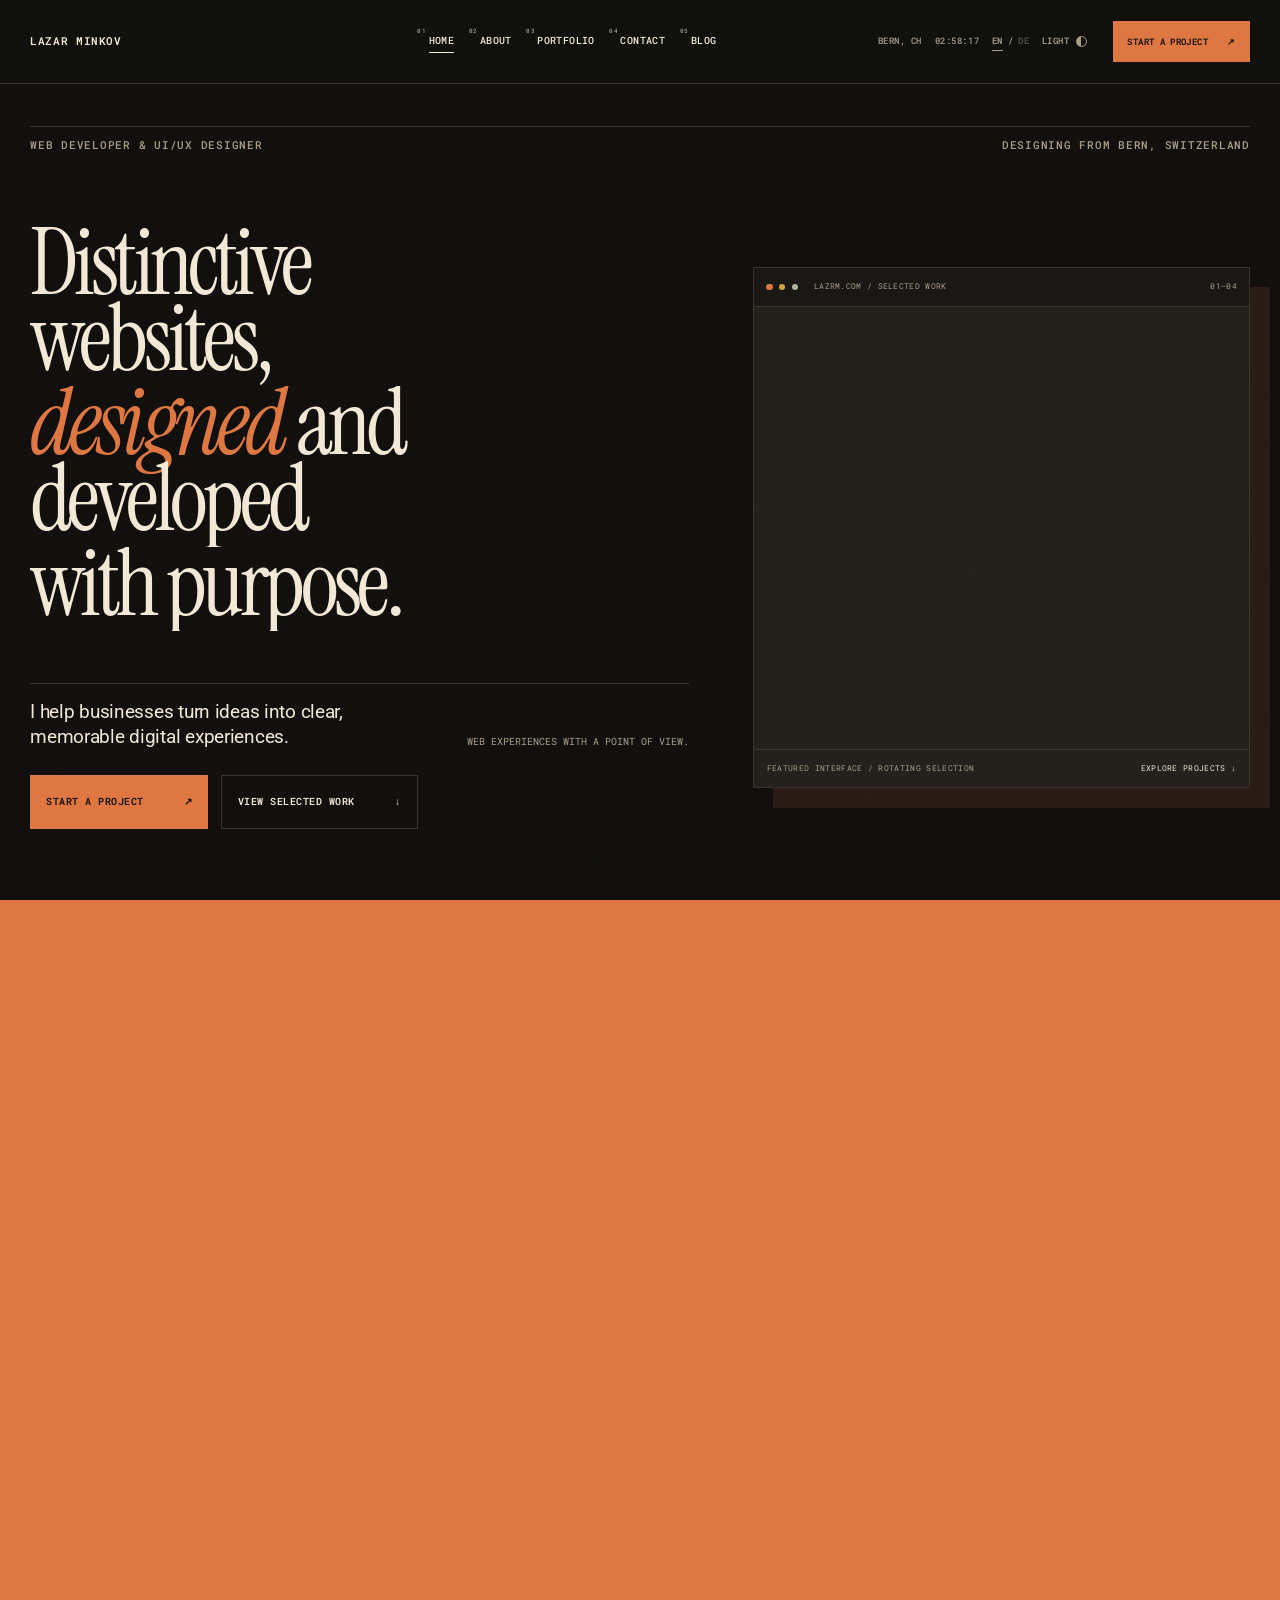
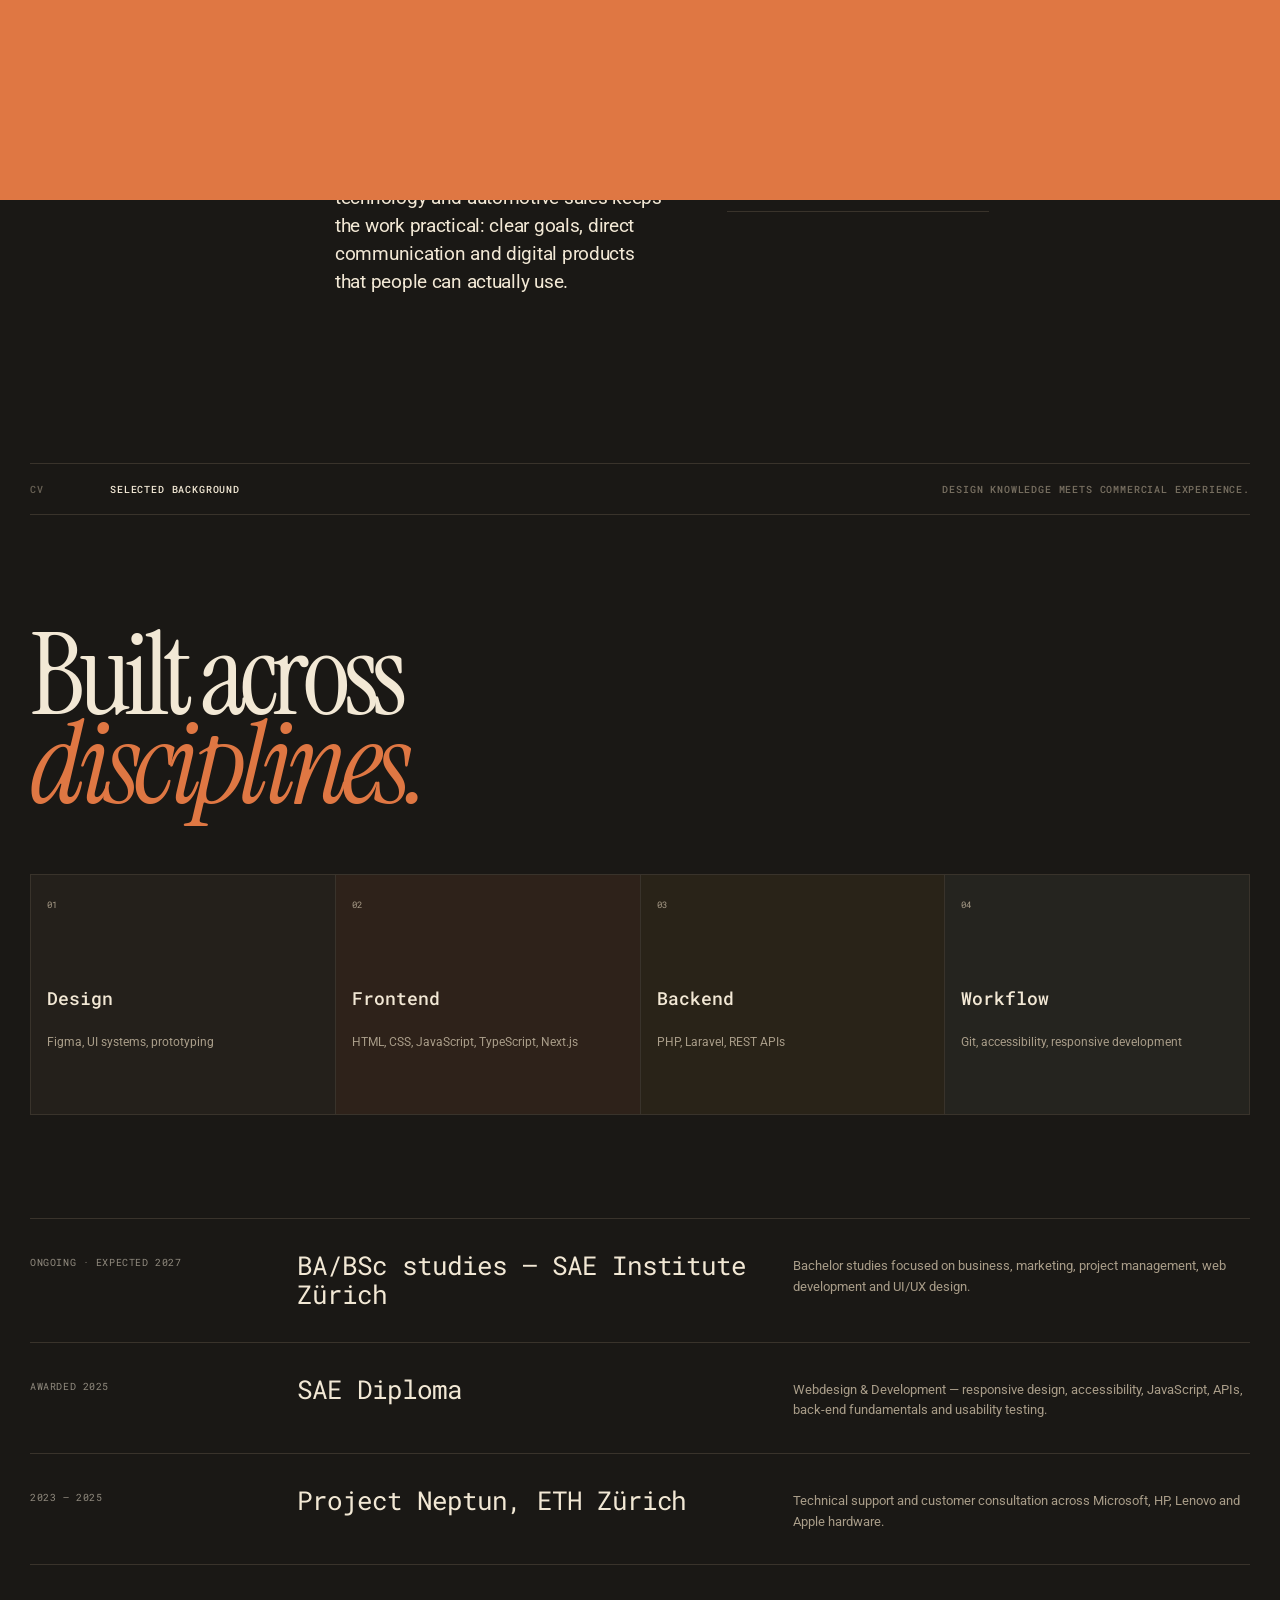
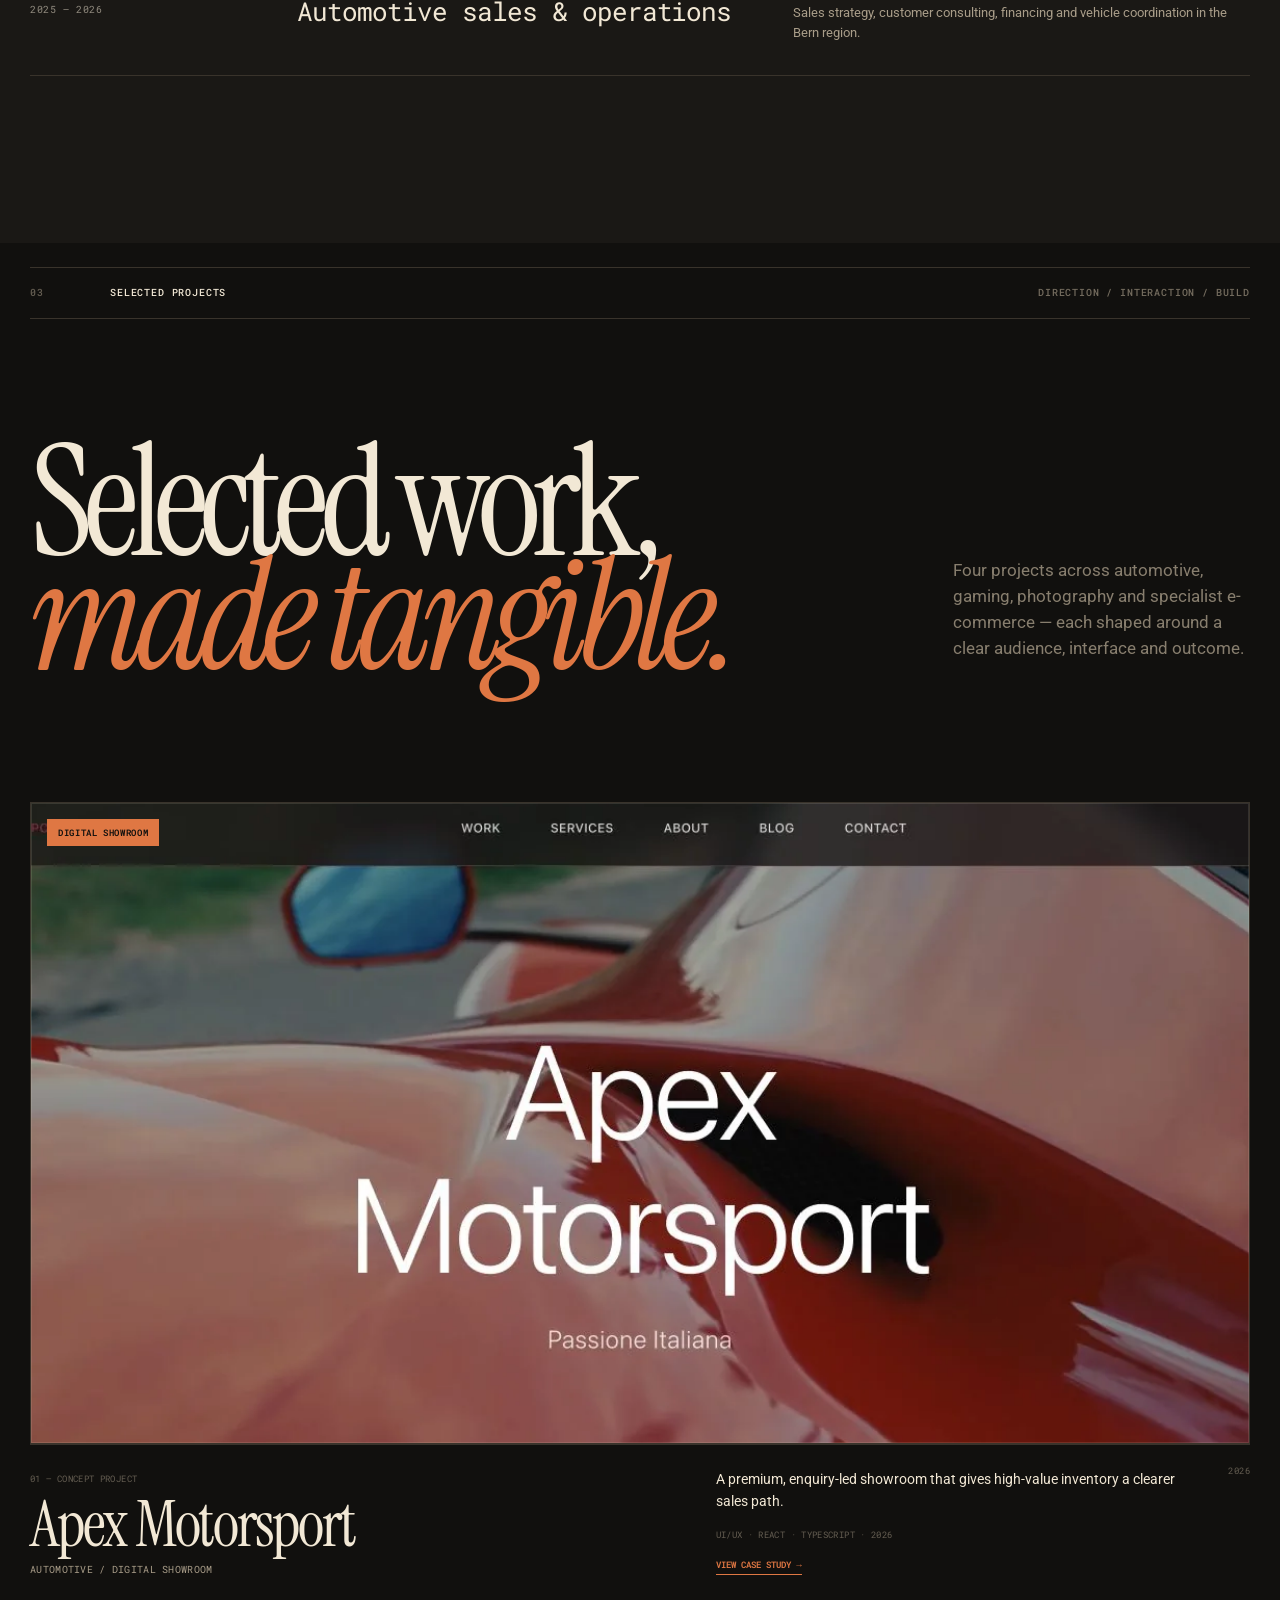
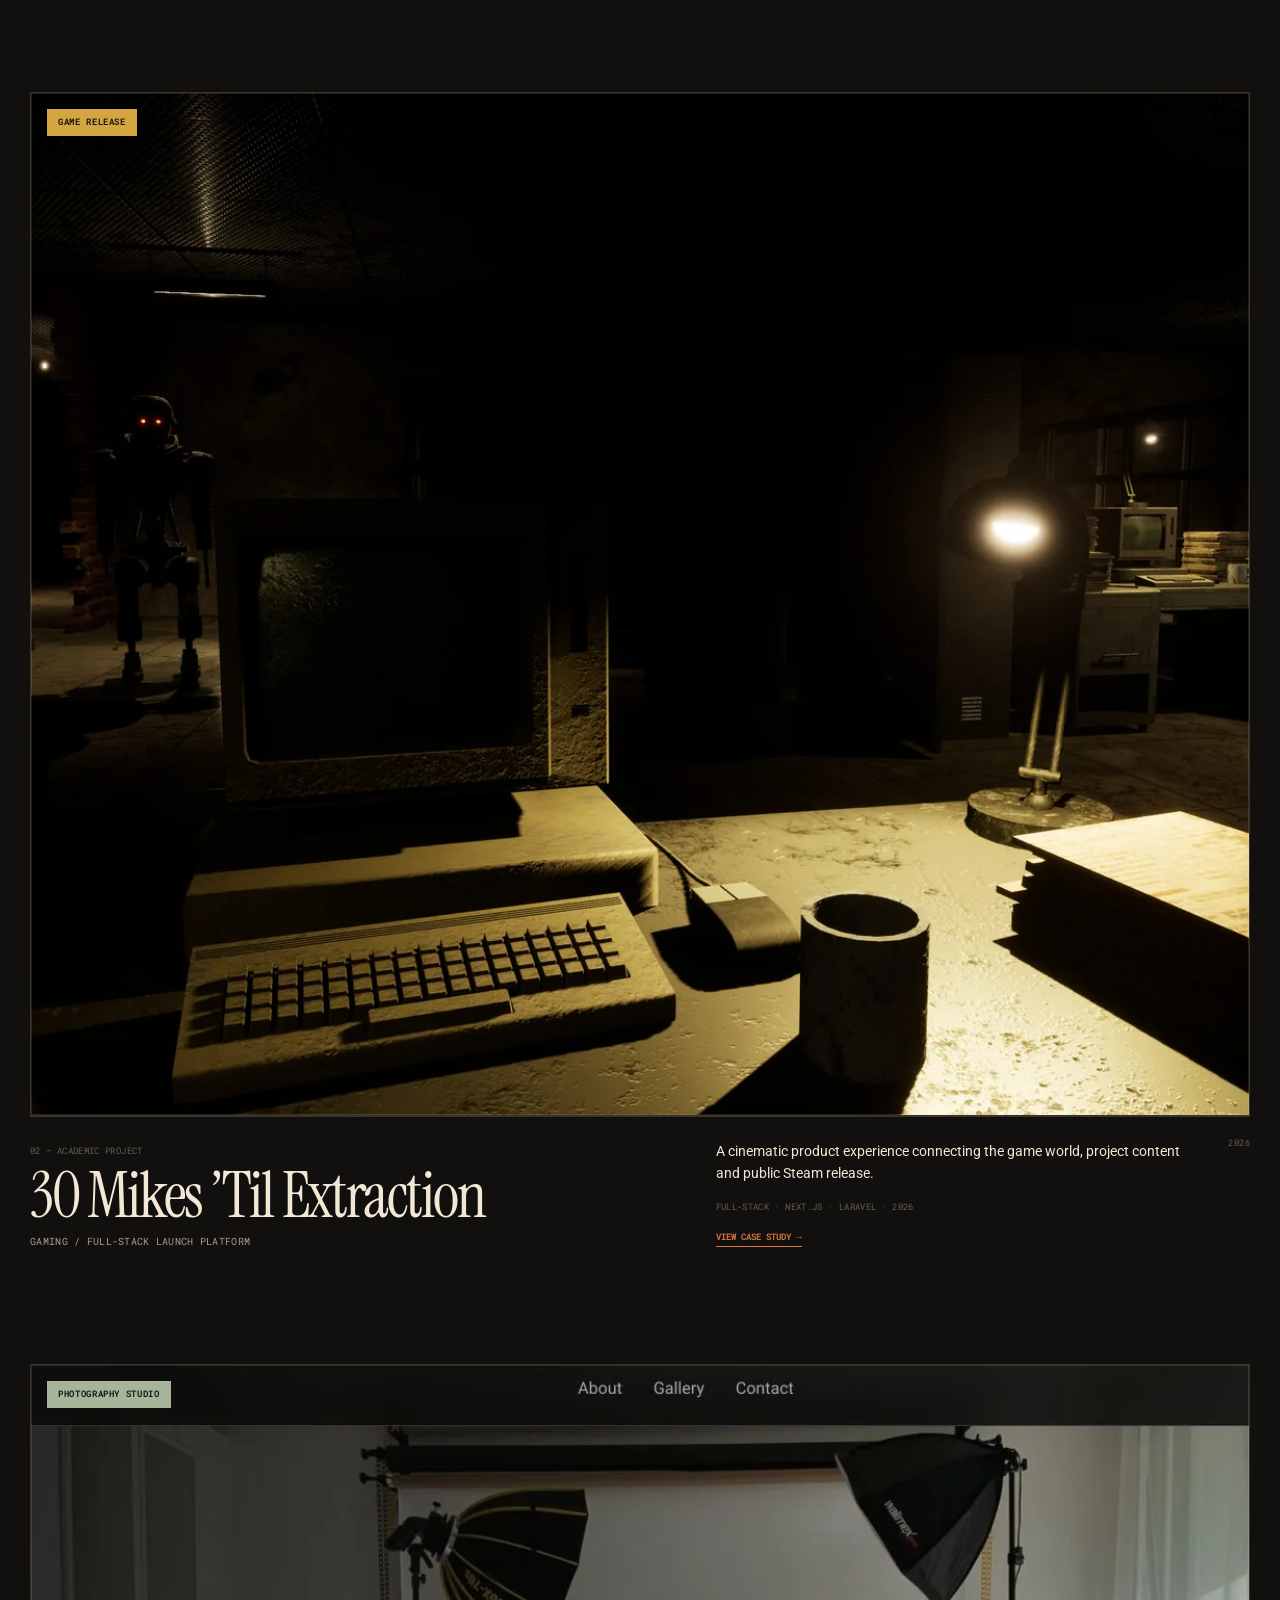
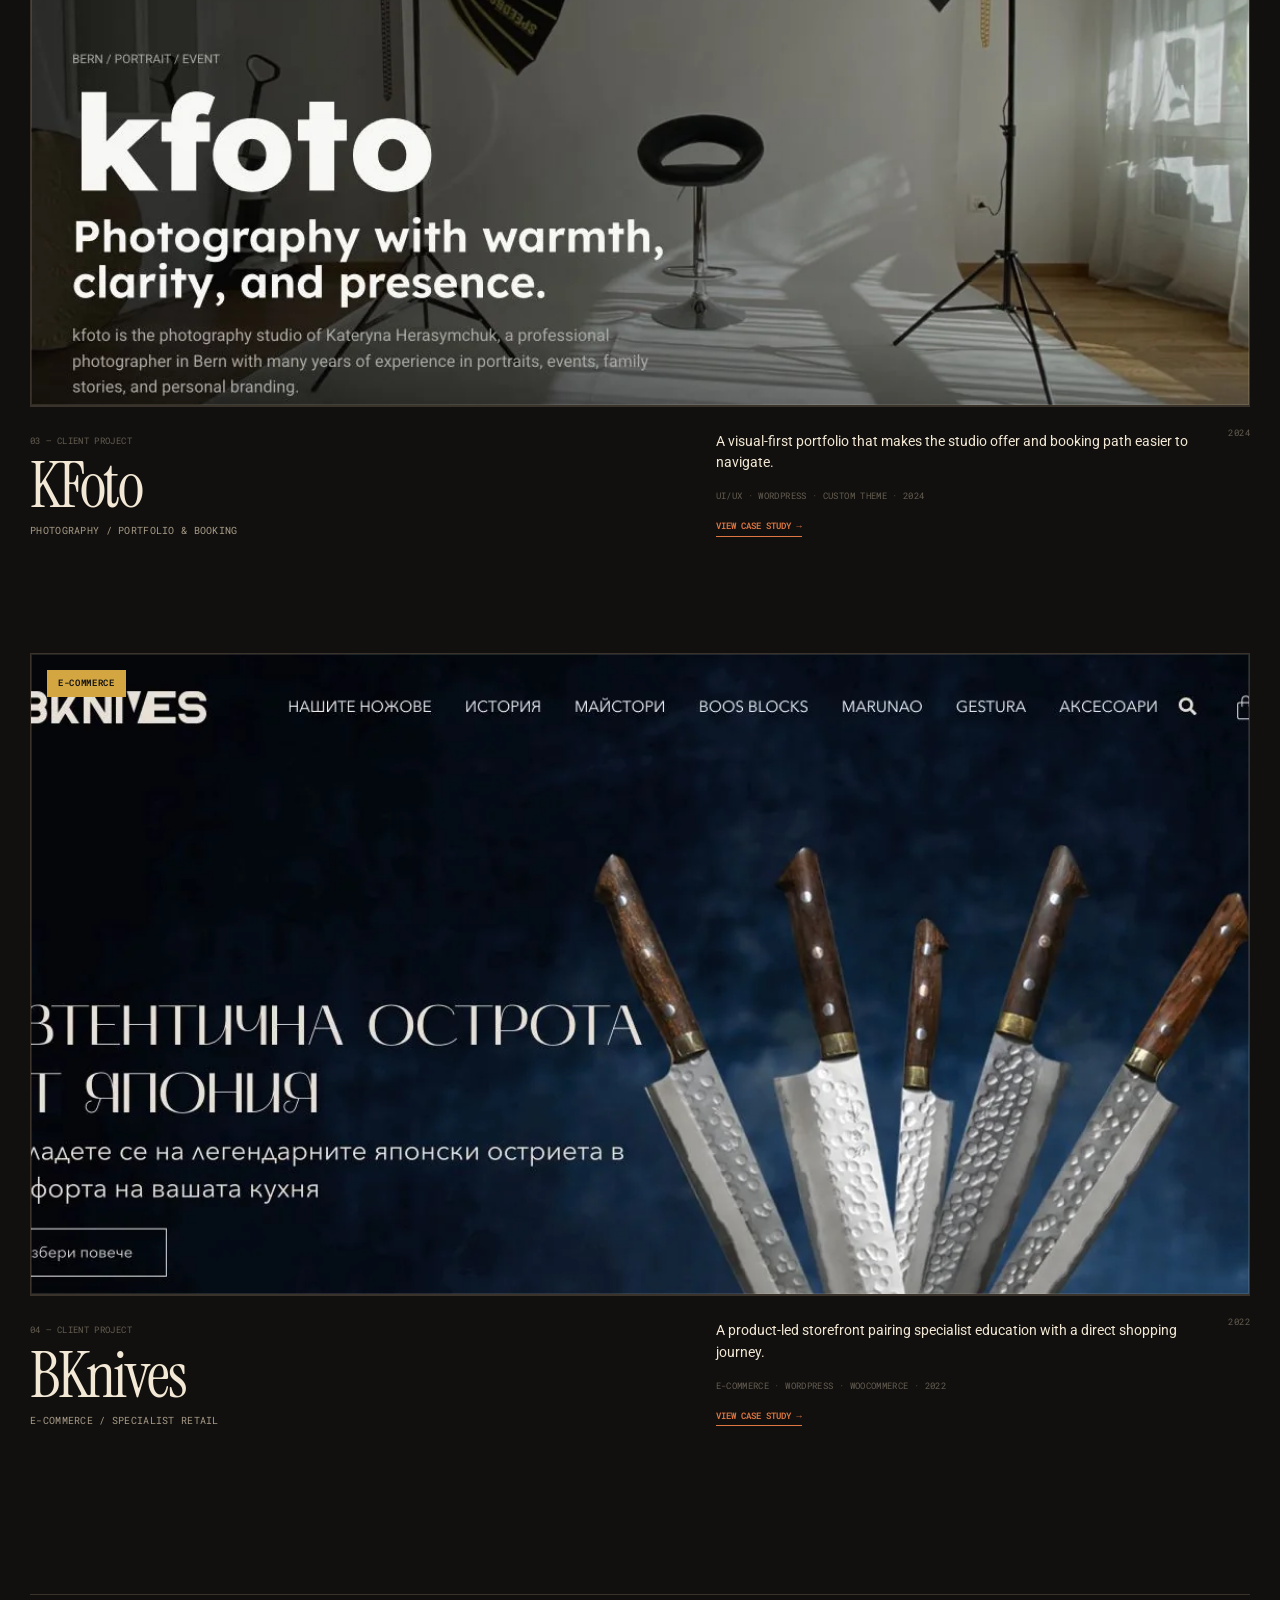
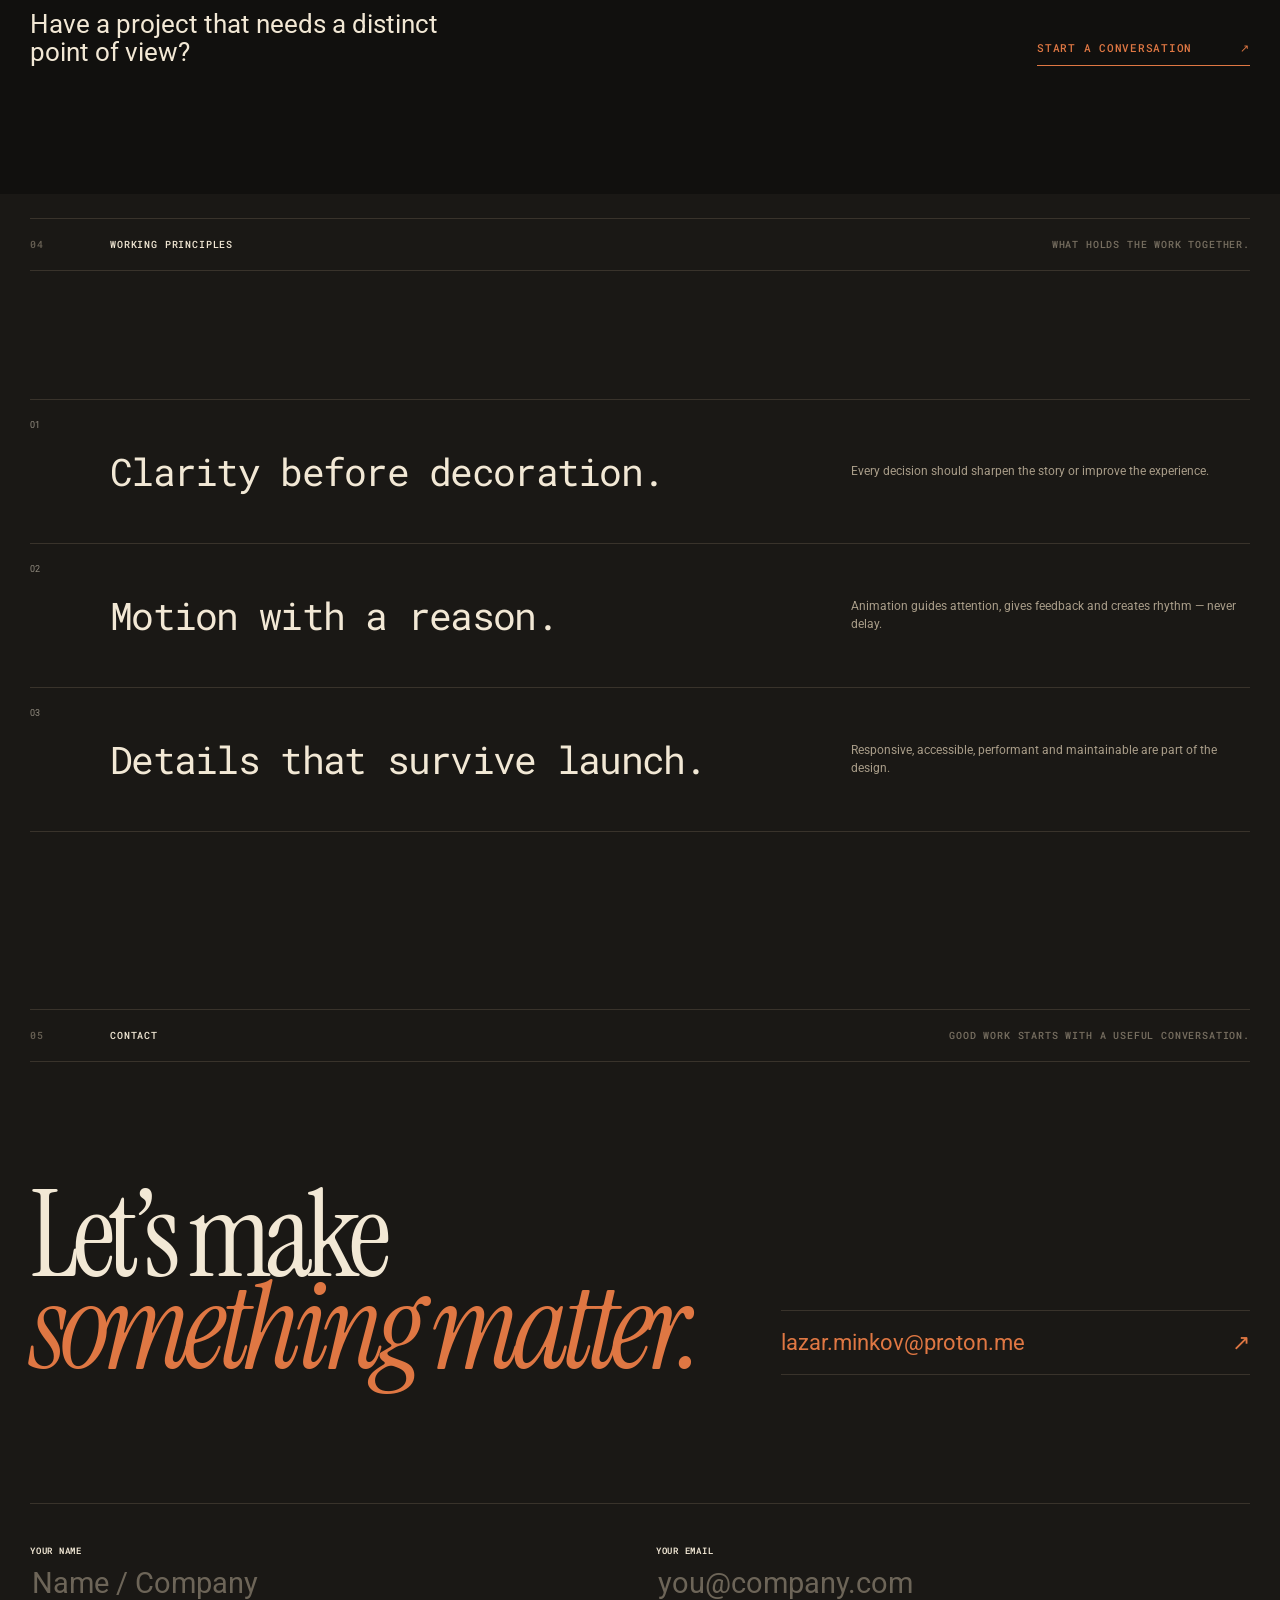
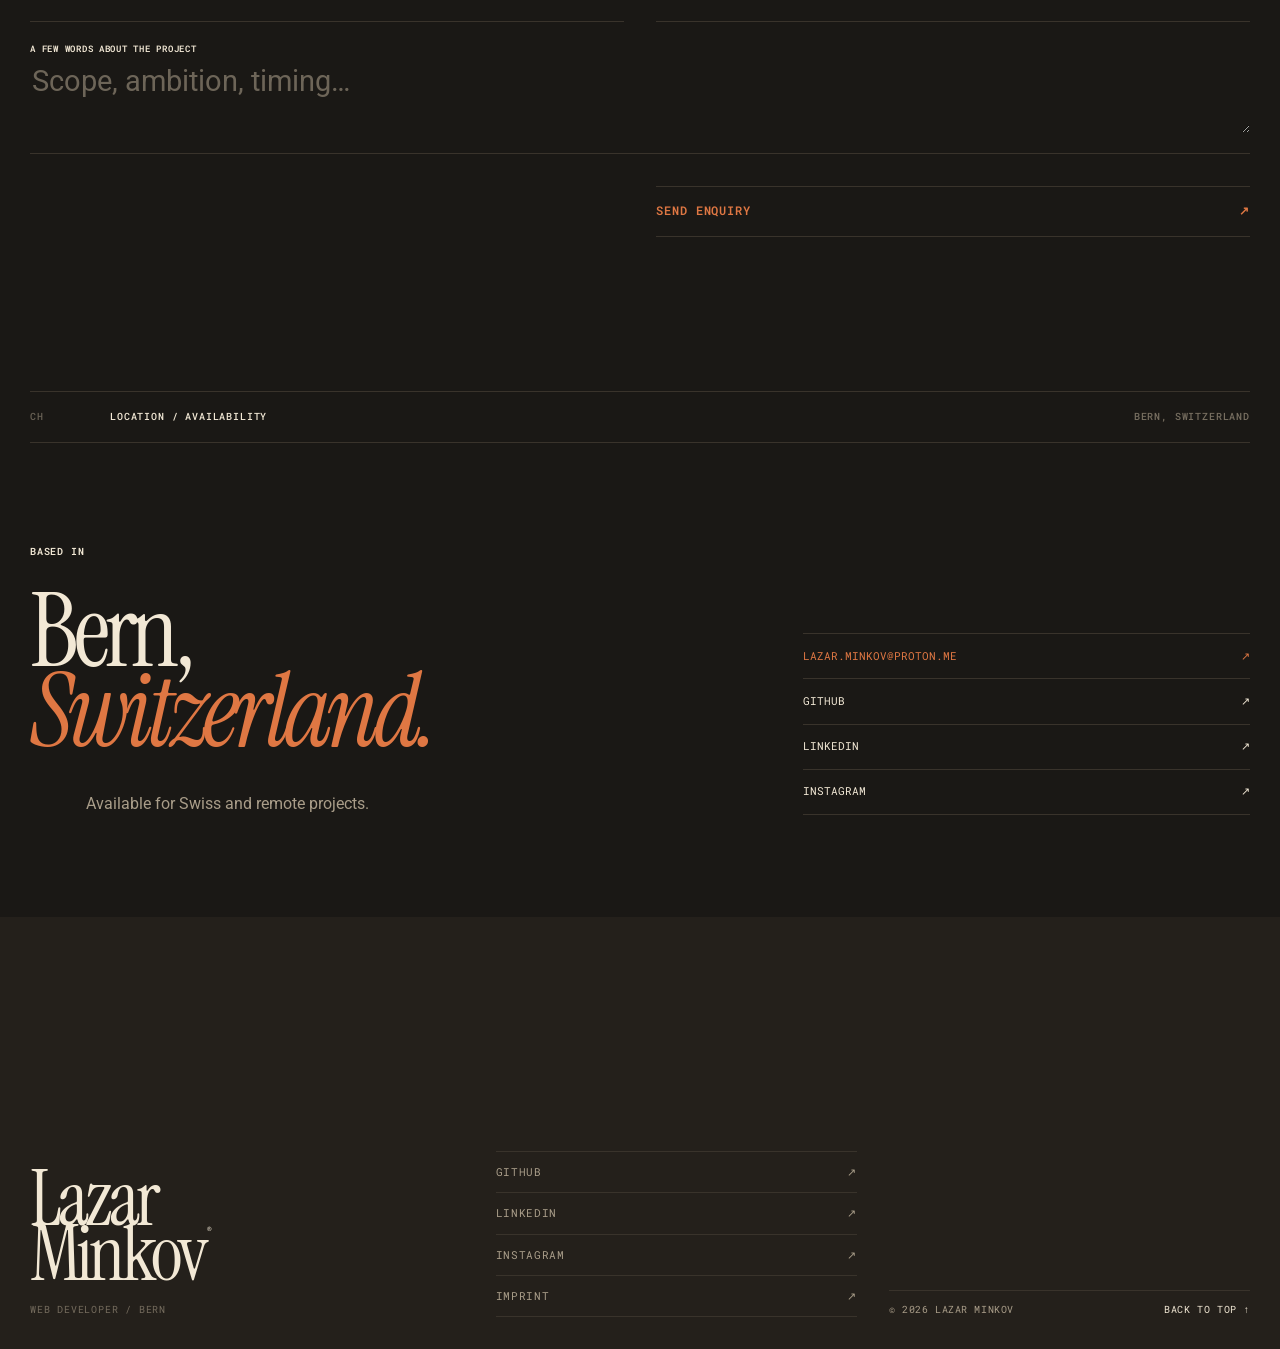
==== commit 69cbb944: "Add persistent light theme" ====
--- a/index.html
+++ b/index.html
@@ -8,6 +8,14 @@
       content="Lazar Minkov is an independent web developer in Bern, Switzerland, creating distinctive websites with precise code and thoughtful motion."
     />
     <meta name="theme-color" content="#11100E" />
+    <script>
+      try {
+        const savedTheme = localStorage.getItem("lazrm-theme");
+        if (savedTheme === "light" || savedTheme === "dark") {
+          document.documentElement.dataset.theme = savedTheme;
+        }
+      } catch {}
+    </script>
     <meta property="og:title" content="Lazar Minkov — Web Developer, Bern" />
     <meta
       property="og:description"
@@ -96,6 +104,16 @@
             DE
           </button>
         </div>
+        <button
+          class="theme-toggle"
+          type="button"
+          data-theme-toggle
+          aria-pressed="false"
+          aria-label="Switch to light theme"
+        >
+          <span data-theme-label>Light</span>
+          <span class="theme-toggle__icon" aria-hidden="true"></span>
+        </button>
       </div>
 
       <a class="header-cta magnetic" href="#contact">
@@ -126,6 +144,16 @@
             DE
           </button>
         </div>
+        <button
+          class="theme-toggle theme-toggle--mobile"
+          type="button"
+          data-theme-toggle
+          aria-pressed="false"
+          aria-label="Switch to light theme"
+        >
+          <span data-theme-label>Light</span>
+          <span class="theme-toggle__icon" aria-hidden="true"></span>
+        </button>
       </div>
       <nav aria-label="Mobile navigation">
         <a href="#home"
@@ -262,14 +290,12 @@
 
       <div class="marquee" aria-hidden="true">
         <div class="marquee__track">
-          <span data-i18n="home.marquee.design">Design direction</span
-          ><i>✳</i>
+          <span data-i18n="home.marquee.design">Design direction</span><i>✳</i>
           <span data-i18n="home.marquee.development">Creative development</span
           ><i>✳</i>
           <span data-i18n="home.marquee.motion">Interaction &amp; motion</span
           ><i>✳</i> <span data-i18n="home.marquee.bern">Based in Bern</span
-          ><i>✳</i>
-          <span data-i18n="home.marquee.design">Design direction</span
+          ><i>✳</i> <span data-i18n="home.marquee.design">Design direction</span
           ><i>✳</i>
           <span data-i18n="home.marquee.development">Creative development</span
           ><i>✳</i>
--- a/styles.css
+++ b/styles.css
@@ -27,11 +27,35 @@
   --orange: #df7743;
   --green: #a6b49a;
   --yellow: #d3a642;
+  --accent-ink: #11100e;
+  --header-bg: rgba(17, 16, 14, 0.88);
+  --header-bg-mobile: rgba(17, 16, 14, 0.94);
+  --media-overlay: rgba(242, 232, 213, 0.12);
   --side: clamp(1rem, 2.35vw, 2.75rem);
   --header-h: 5.25rem;
   --serif: "Instrument Serif", "Times New Roman", serif;
   --sans: "Roboto", Arial, sans-serif;
   --mono: "Roboto Mono", "SFMono-Regular", Consolas, monospace;
+  color-scheme: dark;
+}
+
+html[data-theme="light"] {
+  --paper: #171411;
+  --bone: #fbf4bd;
+  --ink: #f5f1e9;
+  --white: #171411;
+  --muted: #6f665a;
+  --line: #c8bfb0;
+  --line-light: #c8bfb0;
+  --surface: #eee6d9;
+  --secondary: #e5dccf;
+  --orange: #c85f32;
+  --green: #7b8e72;
+  --yellow: #bd8f2b;
+  --header-bg: rgba(245, 241, 233, 0.9);
+  --header-bg-mobile: rgba(245, 241, 233, 0.96);
+  --media-overlay: rgba(17, 16, 14, 0.12);
+  color-scheme: light;
 }
 
 *,
@@ -2171,27 +2195,36 @@
 body {
   background: var(--ink);
   color: var(--paper);
+  transition:
+    background-color 280ms ease,
+    color 280ms ease;
 }
 
 ::selection {
   background: var(--orange);
-  color: var(--ink);
+  color: var(--accent-ink);
 }
 
 .section-light,
 .section-dark {
   background: var(--ink);
   color: var(--paper);
+  transition:
+    background-color 280ms ease,
+    color 280ms ease;
 }
 
 .section-bone {
   background: var(--secondary);
   color: var(--paper);
+  transition:
+    background-color 280ms ease,
+    color 280ms ease;
 }
 
 .skip-link {
   background: var(--orange);
-  color: var(--ink);
+  color: var(--accent-ink);
 }
 
 .page-wipe {
@@ -2219,11 +2252,15 @@
 .site-header {
   grid-template-columns: 0.7fr 1.65fr auto auto;
   gap: clamp(1rem, 2vw, 2rem);
-  border-bottom: 1px solid rgba(57, 51, 43, 0.68);
-  background: rgba(17, 16, 14, 0.88);
+  border-bottom: 1px solid var(--line);
+  background: var(--header-bg);
   color: var(--paper);
   mix-blend-mode: normal;
   backdrop-filter: blur(12px);
+  transition:
+    background-color 280ms ease,
+    color 280ms ease,
+    border-color 280ms ease;
 }
 
 .brand {
@@ -2240,6 +2277,7 @@
 .header-meta,
 .header-cta,
 .menu-toggle,
+.theme-toggle,
 .mobile-menu__top,
 .mobile-menu__footer,
 .mobile-menu__cta {
@@ -2258,6 +2296,36 @@
   gap: 0.8rem;
   color: var(--muted);
   font-size: 0.56rem;
+}
+
+.theme-toggle {
+  display: inline-flex;
+  align-items: center;
+  gap: 0.42rem;
+  color: inherit;
+  font-size: 0.54rem;
+  font-weight: 600;
+  letter-spacing: 0.05em;
+  text-transform: uppercase;
+}
+
+.theme-toggle__icon {
+  width: 0.72rem;
+  height: 0.72rem;
+  border: 1px solid currentColor;
+  border-radius: 50%;
+  background: linear-gradient(90deg, currentColor 50%, transparent 50%);
+  transition:
+    transform 280ms ease,
+    background-color 280ms ease;
+}
+
+.theme-toggle:hover .theme-toggle__icon {
+  transform: rotate(180deg);
+}
+
+html[data-theme="light"] .theme-toggle__icon {
+  background: var(--orange);
 }
 
 .header-cta {
@@ -2267,7 +2335,7 @@
   min-height: 2.55rem;
   padding: 0 0.9rem;
   background: var(--orange);
-  color: var(--ink);
+  color: var(--accent-ink);
   font-size: 0.58rem;
   font-weight: 600;
   letter-spacing: 0.04em;
@@ -2285,7 +2353,18 @@
   background: var(--secondary);
   transition:
     clip-path 400ms cubic-bezier(0.76, 0, 0.24, 1),
-    visibility 400ms;
+    visibility 400ms,
+    background-color 280ms ease,
+    color 280ms ease;
+}
+
+.mobile-menu__top {
+  align-items: center;
+  gap: 1rem;
+}
+
+.mobile-language {
+  margin-left: auto;
 }
 
 .mobile-menu nav a {
@@ -2300,7 +2379,7 @@
   justify-content: space-between;
   padding: 1rem;
   background: var(--orange);
-  color: var(--ink);
+  color: var(--accent-ink);
   font-size: 0.66rem;
   font-weight: 600;
   letter-spacing: 0.05em;
@@ -2421,7 +2500,7 @@
 
 .button-primary {
   background: var(--orange);
-  color: var(--ink);
+  color: var(--accent-ink);
 }
 
 .button-primary:hover {
@@ -2570,6 +2649,10 @@
   border-color: var(--line);
   background: var(--surface);
   color: var(--paper);
+  transition:
+    background-color 280ms ease,
+    color 280ms ease,
+    border-color 280ms ease;
 }
 
 .marquee__track {
@@ -2774,7 +2857,7 @@
 }
 
 .project__media::after {
-  border-color: rgba(242, 232, 213, 0.12);
+  border-color: var(--media-overlay);
 }
 
 .project__media img {
@@ -2784,7 +2867,7 @@
 
 .project__tag {
   background: var(--orange);
-  color: var(--ink);
+  color: var(--accent-ink);
   font-family: var(--mono);
 }
 
@@ -2903,7 +2986,8 @@
 
 .form-field input::placeholder,
 .form-field textarea::placeholder {
-  color: rgba(169, 157, 137, 0.52);
+  color: var(--muted);
+  opacity: 0.58;
 }
 
 .form-submit {
@@ -2960,6 +3044,18 @@
 .site-footer {
   background: var(--surface);
   color: var(--paper);
+  transition:
+    background-color 280ms ease,
+    color 280ms ease;
+}
+
+html[data-theme="light"] .grain {
+  opacity: 0.018;
+  mix-blend-mode: multiply;
+}
+
+html[data-theme="light"] .cursor {
+  mix-blend-mode: multiply;
 }
 
 .site-footer__brand > p {
@@ -3030,7 +3126,7 @@
 
 .round-link--light:hover {
   background: var(--orange);
-  color: var(--ink);
+  color: var(--accent-ink);
 }
 
 .imprint-content {
@@ -3409,7 +3505,7 @@
 
 @media (max-width: 760px) {
   .site-header {
-    background: rgba(17, 16, 14, 0.94);
+    background: var(--header-bg-mobile);
   }
 
   .mobile-menu {
